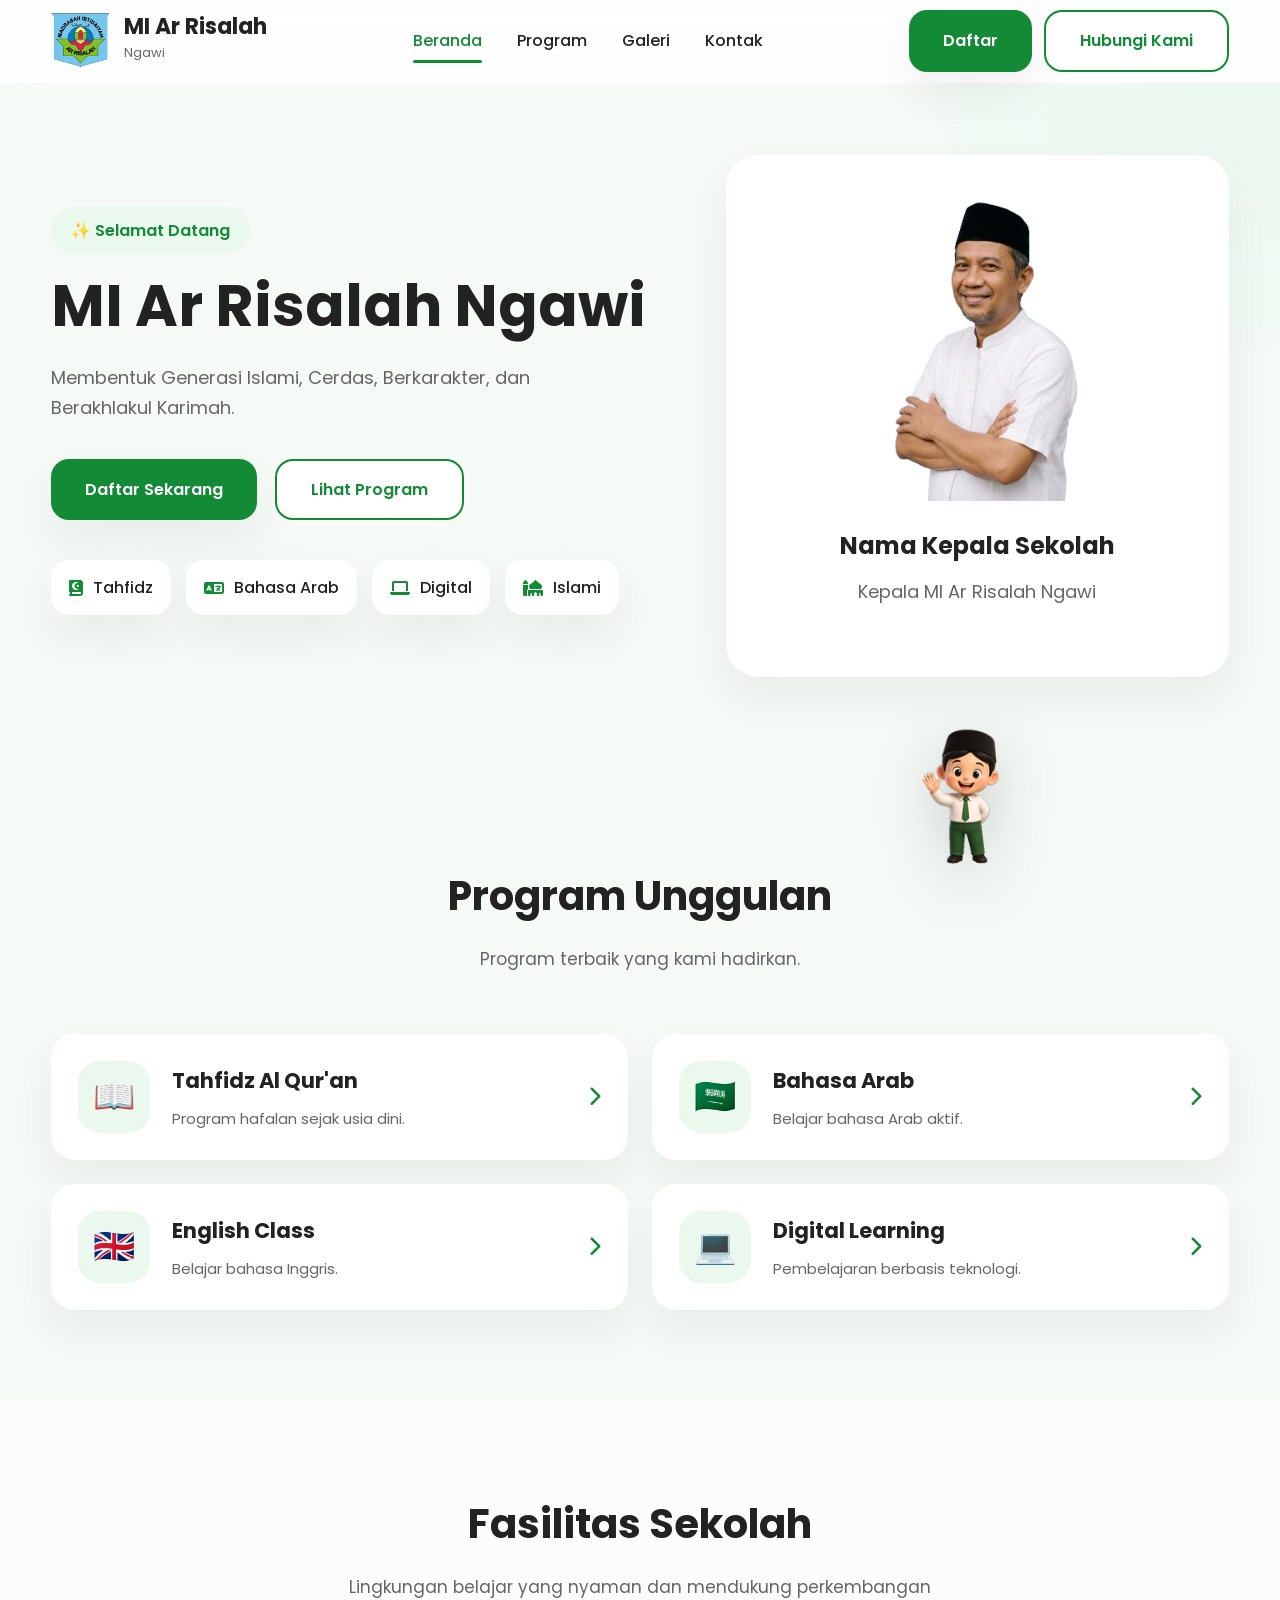
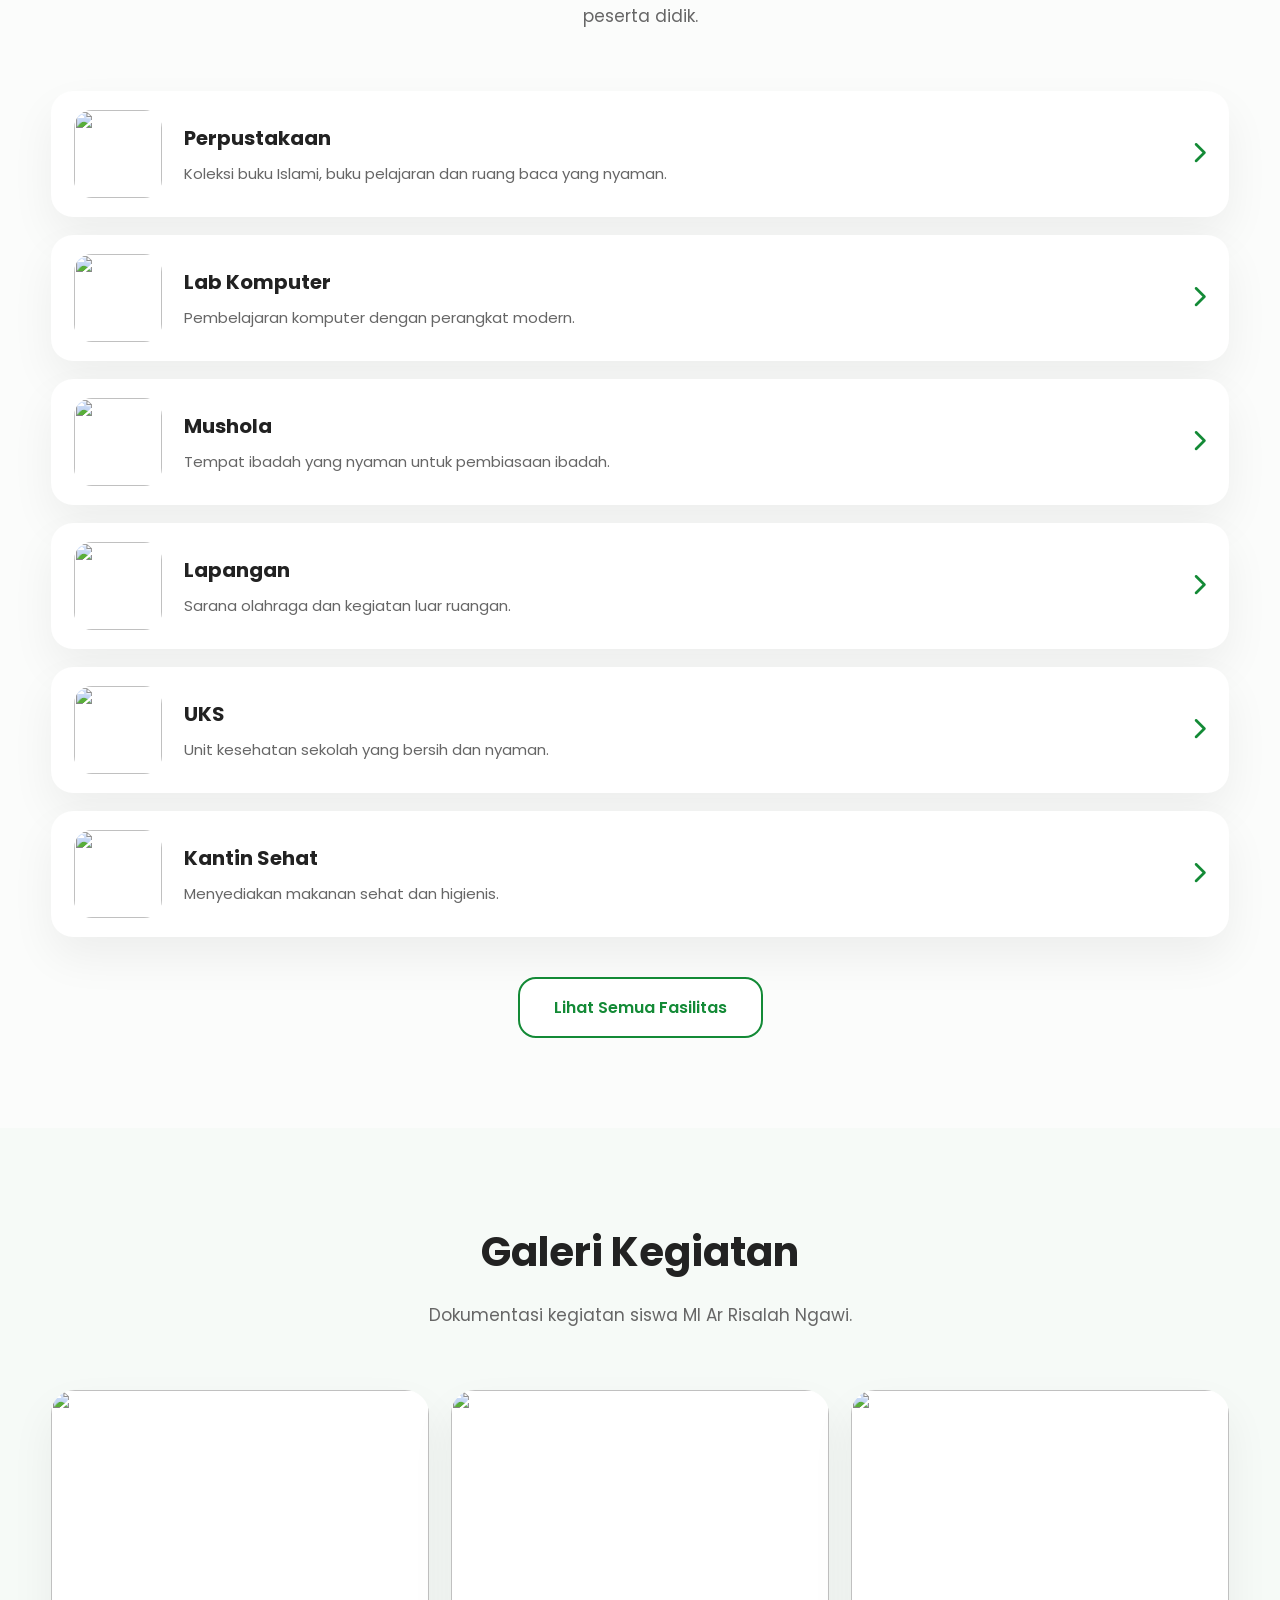
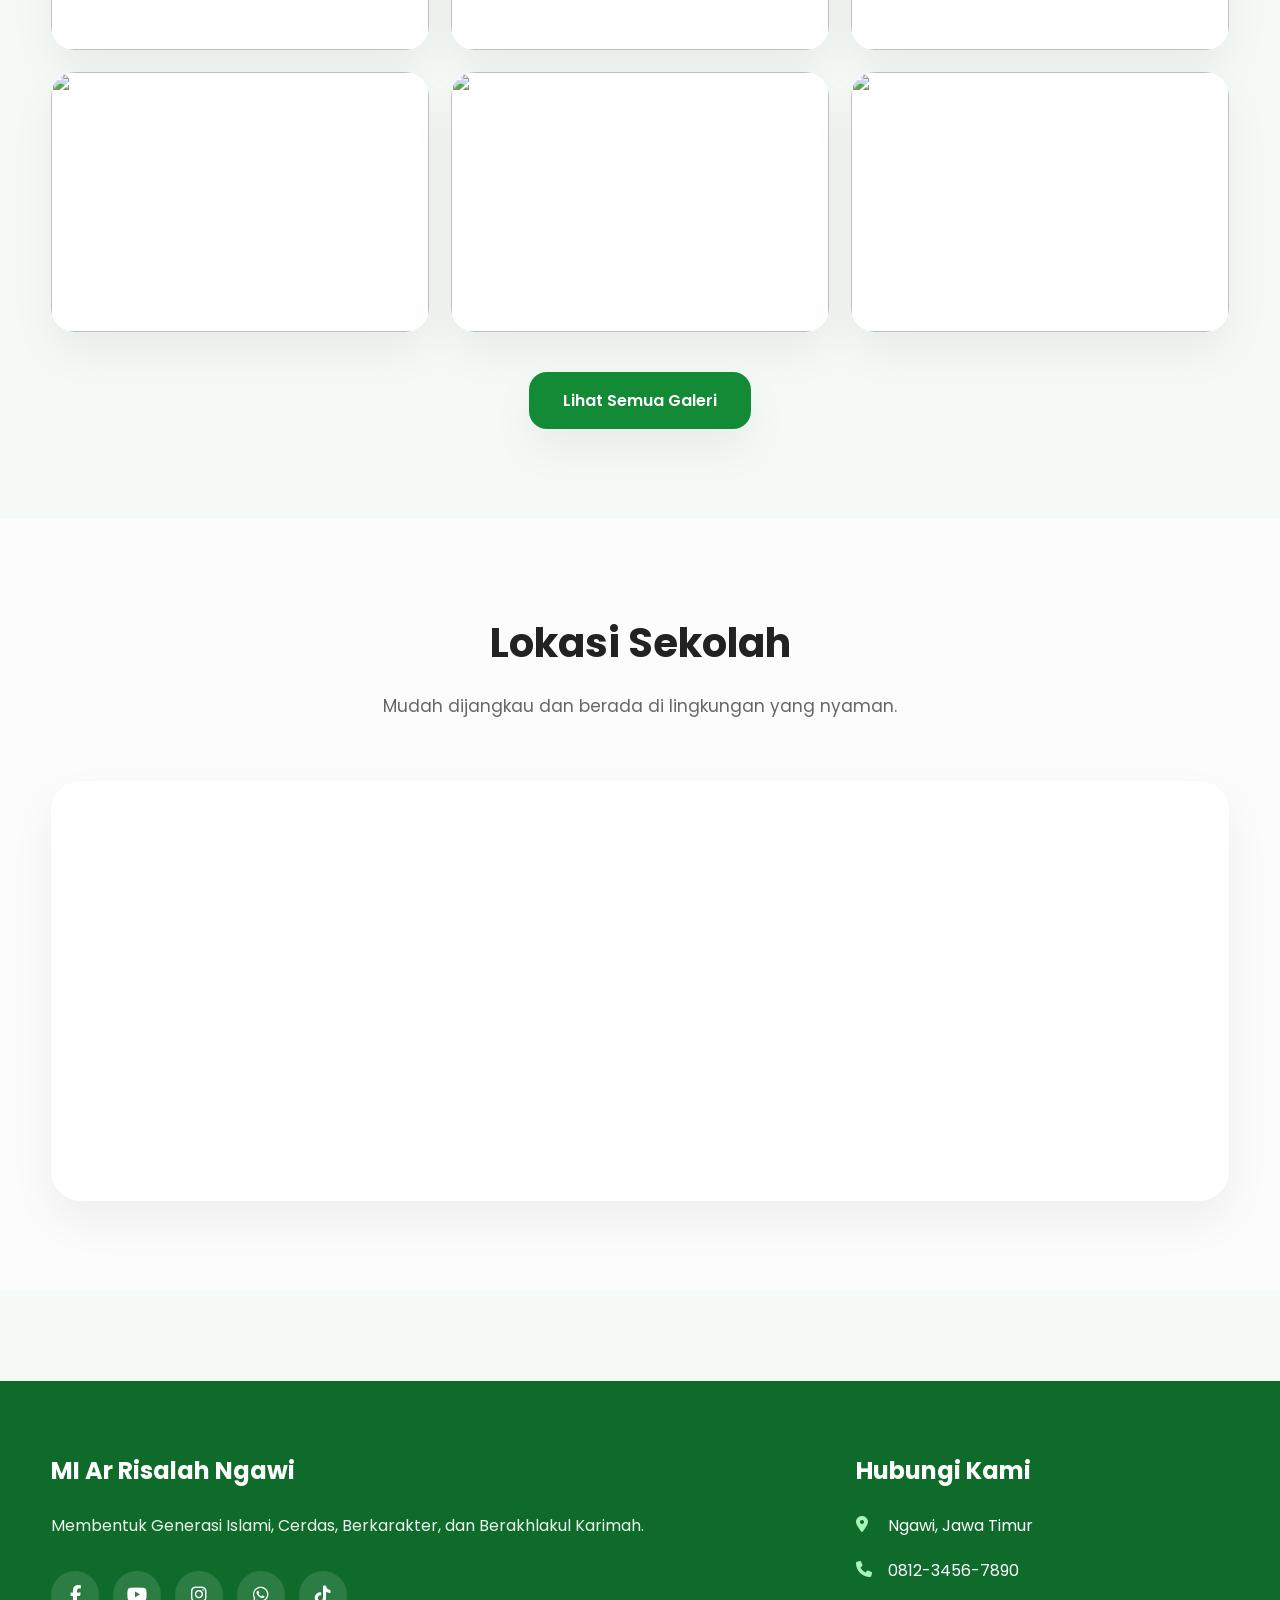
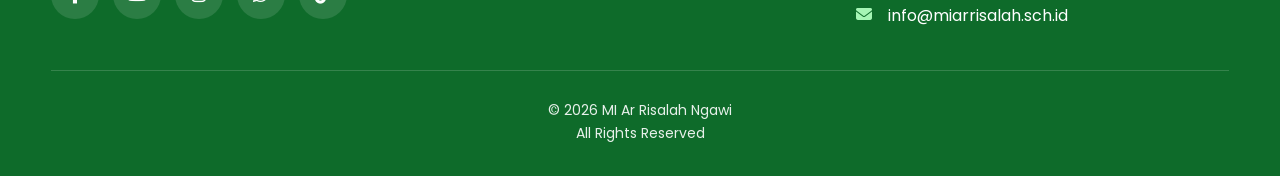
==== mi/index.html @ 59e4defd "Update index.html" ====
<!DOCTYPE html>
<html lang="id">

<head>

<meta charset="UTF-8">

<meta name="viewport" content="width=device-width, initial-scale=1.0">

<title>MI Ar Risalah Ngawi</title>

<meta name="description"
content="Website Resmi MI Ar Risalah Ngawi">

<link rel="preconnect" href="https://fonts.googleapis.com">

<link rel="preconnect"
href="https://fonts.gstatic.com"
crossorigin>

<link href="https://fonts.googleapis.com/css2?family=Poppins:wght@300;400;500;600;700&display=swap"
rel="stylesheet">

<link rel="stylesheet"
href="https://cdnjs.cloudflare.com/ajax/libs/font-awesome/6.7.1/css/all.min.css">

<link rel="stylesheet"
href="css/style.css">

</head>

<body>

<!-- =======================================================
HEADER
======================================================== -->

<header class="header">

<div class="container">

<div class="logo">

<img src="assets/img/logo.png">

<div class="logo-text">

<h2>MI Ar Risalah</h2>

<span>Ngawi</span>

</div>

</div>

<nav>

<a href="#hero">Beranda</a>

<a href="#program">Program</a>

<a href="#gallery">Galeri</a>

<a href="#contact">Kontak</a>

</nav>

<div class="header-button">

<a href="ppdb.html"
class="btn-primary">

Daftar

</a>

<a href="#contact"
class="btn-outline">

Hubungi Kami

</a>

</div>

</div>

</header>

<!-- =======================================================
HERO
======================================================== -->

<section
class="hero"
id="hero">

<div class="container hero-grid">

<div class="hero-left">

<span class="badge">

✨ Selamat Datang

</span>

<h1>

MI Ar Risalah Ngawi

</h1>

<p>

Membentuk Generasi Islami,
Cerdas,
Berkarakter,
dan Berakhlakul Karimah.

</p>

<div class="hero-button">

<a
href="ppdb.html"
class="btn-primary">

Daftar Sekarang

</a>

<a
href="#program"
class="btn-outline">

Lihat Program

</a>

</div>

<div class="hero-feature">

<div>

<i class="fa-solid fa-book-quran"></i>

Tahfidz

</div>

<div>

<i class="fa-solid fa-language"></i>

Bahasa Arab

</div>

<div>

<i class="fa-solid fa-laptop"></i>

Digital

</div>

<div>

<i class="fa-solid fa-mosque"></i>

Islami

</div>

</div>

</div>

<div class="hero-right">

<div class="principal-card">

<img
src="assets/img/kepala-sekolah.png">

<h3>

Nama Kepala Sekolah

</h3>

<p>

Kepala MI Ar Risalah Ngawi

</p>

</div>

</div>

</div>

</section>

<!-- =======================================================
PROGRAM
======================================================== -->

<section
class="section"
id="program">

<div class="container">

<div class="section-title">

<h2>

Program Unggulan

</h2>

<p>

Program terbaik yang kami hadirkan.

</p>

</div>

<div class="program-grid">

<div class="program-card">

<div class="program-icon">

📖

</div>

<div class="program-content">

<h3>

Tahfidz Al Qur'an

</h3>

<p>

Program hafalan sejak usia dini.

</p>

</div>

<div class="arrow">

<i class="fa-solid fa-chevron-right"></i>

</div>

</div>

<div class="program-card">

<div class="program-icon">

🇸🇦

</div>

<div class="program-content">

<h3>

Bahasa Arab

</h3>

<p>

Belajar bahasa Arab aktif.

</p>

</div>

<div class="arrow">

<i class="fa-solid fa-chevron-right"></i>

</div>

</div>

<div class="program-card">

<div class="program-icon">

🇬🇧

</div>

<div class="program-content">

<h3>

English Class

</h3>

<p>

Belajar bahasa Inggris.

</p>

</div>

<div class="arrow">

<i class="fa-solid fa-chevron-right"></i>

</div>

</div>

<div class="program-card">

<div class="program-icon">

💻

</div>

<div class="program-content">

<h3>

Digital Learning

</h3>

<p>

Pembelajaran berbasis teknologi.

</p>

</div>

<div class="arrow">

<i class="fa-solid fa-chevron-right"></i>

</div>

</div>

</div>

</div>

</section>

<!-- =======================================================
FASILITAS
======================================================== -->

<section class="section section-light" id="facility">

<div class="container">

<div class="section-title">

<h2>Fasilitas Sekolah</h2>

<p>
Lingkungan belajar yang nyaman dan mendukung perkembangan peserta didik.
</p>

</div>

<div class="facility-list">

<div class="facility-card">

<div class="facility-thumb">

<img src="assets/img/perpus.jpg">

</div>

<div class="facility-content">

<h3>Perpustakaan</h3>

<p>Koleksi buku Islami, buku pelajaran dan ruang baca yang nyaman.</p>

</div>

<div class="facility-arrow">

<i class="fa-solid fa-chevron-right"></i>

</div>

</div>

<div class="facility-card">

<div class="facility-thumb">

<img src="assets/img/lab.jpg">

</div>

<div class="facility-content">

<h3>Lab Komputer</h3>

<p>Pembelajaran komputer dengan perangkat modern.</p>

</div>

<div class="facility-arrow">

<i class="fa-solid fa-chevron-right"></i>

</div>

</div>

<div class="facility-card">

<div class="facility-thumb">

<img src="assets/img/mushola.jpg">

</div>

<div class="facility-content">

<h3>Mushola</h3>

<p>Tempat ibadah yang nyaman untuk pembiasaan ibadah.</p>

</div>

<div class="facility-arrow">

<i class="fa-solid fa-chevron-right"></i>

</div>

</div>

<div class="facility-card">

<div class="facility-thumb">

<img src="assets/img/lapangan.jpg">

</div>

<div class="facility-content">

<h3>Lapangan</h3>

<p>Sarana olahraga dan kegiatan luar ruangan.</p>

</div>

<div class="facility-arrow">

<i class="fa-solid fa-chevron-right"></i>

</div>

</div>

<div class="facility-card">

<div class="facility-thumb">

<img src="assets/img/uks.jpg">

</div>

<div class="facility-content">

<h3>UKS</h3>

<p>Unit kesehatan sekolah yang bersih dan nyaman.</p>

</div>

<div class="facility-arrow">

<i class="fa-solid fa-chevron-right"></i>

</div>

</div>

<div class="facility-card">

<div class="facility-thumb">

<img src="assets/img/kantin.jpg">

</div>

<div class="facility-content">

<h3>Kantin Sehat</h3>

<p>Menyediakan makanan sehat dan higienis.</p>

</div>

<div class="facility-arrow">

<i class="fa-solid fa-chevron-right"></i>

</div>

</div>

</div>

<div class="center">

<a href="#" class="btn-outline">

Lihat Semua Fasilitas

</a>

</div>

</div>

</section>

<!-- =======================================================
GALERI
======================================================== -->

<section class="section" id="gallery">

<div class="container">

<div class="section-title">

<h2>Galeri Kegiatan</h2>

<p>
Dokumentasi kegiatan siswa MI Ar Risalah Ngawi.
</p>

</div>

<div class="gallery-grid">

<div class="gallery-item">

<img src="assets/img/g1.jpg">

</div>

<div class="gallery-item">

<img src="assets/img/g2.jpg">

</div>

<div class="gallery-item">

<img src="assets/img/g3.jpg">

</div>

<div class="gallery-item">

<img src="assets/img/g4.jpg">

</div>

<div class="gallery-item">

<img src="assets/img/g5.jpg">

</div>

<div class="gallery-item">

<img src="assets/img/g6.jpg">

</div>

</div>

<div class="center">

<a href="#" class="btn-primary">

Lihat Semua Galeri

</a>

</div>

</div>

</section>

<!-- =======================================================
LOKASI
======================================================== -->

<section class="section section-light" id="contact">

<div class="container">

<div class="section-title">

<h2>Lokasi Sekolah</h2>

<p>

Mudah dijangkau dan berada di lingkungan yang nyaman.

</p>

</div>

<div class="map-card">

<iframe
src="https://www.google.com/maps?q=ngawi&output=embed"
loading="lazy">
</iframe>

</div>

</div>

</section>

<!-- =======================================================
FOOTER
======================================================== -->

<footer class="footer">

<div class="container">

<div class="footer-grid">

<div>

<h3>MI Ar Risalah Ngawi</h3>

<p>

Membentuk Generasi Islami,
Cerdas,
Berkarakter,
dan Berakhlakul Karimah.

</p>

<div class="social">

<a href="#"><i class="fab fa-facebook-f"></i></a>

<a href="#"><i class="fab fa-youtube"></i></a>

<a href="#"><i class="fab fa-instagram"></i></a>

<a href="#"><i class="fab fa-whatsapp"></i></a>

<a href="#"><i class="fab fa-tiktok"></i></a>

</div>

</div>

<div>

<h3>Hubungi Kami</h3>

<ul class="contact">

<li>

<i class="fa-solid fa-location-dot"></i>

Ngawi, Jawa Timur

</li>

<li>

<i class="fa-solid fa-phone"></i>

0812-3456-7890

</li>

<li>

<i class="fa-solid fa-envelope"></i>

info@miarrisalah.sch.id

</li>

</ul>

</div>

</div>

<div class="copyright">

© 2026 MI Ar Risalah Ngawi

<br>

All Rights Reserved

</div>

</div>

</footer>

<!-- Floating Ari -->

<div class="ari">

<img src="assets/img/ari.png">

<div class="bubble">

👋 Assalamu'alaikum...

Ada yang bisa saya bantu?

</div>

</div>

<script src="js/app.js"></script>

</body>

</html>
---- mi/css/style.css ----
/* =====================================================
   EDULITE v1.0
   MI Ar Risalah Ngawi
===================================================== */

:root{

--primary:#138A36;
--primary-dark:#0F6E2B;
--primary-light:#EAF8EE;

--secondary:#F7FAF8;

--white:#ffffff;

--text:#222;

--text-light:#666;

--border:#E8E8E8;

--shadow:
0 20px 45px rgba(0,0,0,.06);

--radius:24px;

--transition:.35s;

}

/* =====================================================
RESET
===================================================== */

*{
margin:0;
padding:0;
box-sizing:border-box;
}

html{

scroll-behavior:smooth;

}

body{

font-family:'Poppins',sans-serif;

background:#F6FAF7;

color:var(--text);

line-height:1.7;

overflow-x:hidden;

}

img{

display:block;

width:100%;

}

a{

text-decoration:none;

color:inherit;

}

ul{

list-style:none;

}

.container{

width:min(1180px,92%);

margin:auto;

}

/* =====================================================
BUTTON
===================================================== */

.btn-primary{

display:inline-flex;

align-items:center;

justify-content:center;

padding:15px 34px;

border-radius:18px;

background:var(--primary);

color:white;

font-weight:600;

transition:var(--transition);

box-shadow:var(--shadow);

}

.btn-primary:hover{

background:var(--primary-dark);

transform:translateY(-4px);

}

.btn-outline{

display:inline-flex;

align-items:center;

justify-content:center;

padding:15px 34px;

border-radius:18px;

border:2px solid var(--primary);

font-weight:600;

transition:var(--transition);

color:var(--primary);

background:white;

}

.btn-outline:hover{

background:var(--primary);

color:white;

transform:translateY(-4px);

}

/* =====================================================
HEADER
===================================================== */

.header{

position:fixed;

top:0;

left:0;

right:0;

z-index:1000;

background:rgba(255,255,255,.82);

backdrop-filter:blur(18px);

border-bottom:1px solid rgba(255,255,255,.4);

}

.header .container{

display:flex;

justify-content:space-between;

align-items:center;

height:82px;

}

.logo{

display:flex;

align-items:center;

gap:15px;

}

.logo img{

width:58px;

}

.logo-text h2{

font-size:22px;

font-weight:700;

line-height:1;

}

.logo-text span{

font-size:13px;

color:var(--text-light);

}

nav{

display:flex;

gap:35px;

}

nav a{

font-weight:500;

transition:var(--transition);

position:relative;

}

nav a:hover{

color:var(--primary);

}

nav a::after{

content:"";

position:absolute;

left:0;

bottom:-8px;

width:0;

height:3px;

border-radius:20px;

background:var(--primary);

transition:.3s;

}

nav a:hover::after{

width:100%;

}

.header-button{

display:flex;

gap:12px;

}

/* =====================================================
HERO
===================================================== */

.hero{

padding-top:150px;

padding-bottom:100px;

position:relative;

overflow:hidden;

}

.hero::before{

content:"";

position:absolute;

width:600px;

height:600px;

background:radial-gradient(var(--primary-light),transparent);

right:-250px;

top:-250px;

border-radius:50%;

}

.hero-grid{

display:grid;

grid-template-columns:1.1fr .9fr;

align-items:center;

gap:60px;

}

.badge{

display:inline-block;

padding:10px 20px;

border-radius:50px;

background:var(--primary-light);

color:var(--primary);

font-weight:600;

margin-bottom:20px;

}

.hero h1{

font-size:58px;

line-height:1.1;

margin-bottom:25px;

font-weight:700;

}

.hero p{

font-size:18px;

color:var(--text-light);

margin-bottom:35px;

max-width:560px;

}

.hero-button{

display:flex;

gap:18px;

margin-bottom:40px;

flex-wrap:wrap;

}

.hero-feature{

display:flex;

gap:15px;

flex-wrap:wrap;

}

.hero-feature div{

background:white;

padding:14px 18px;

border-radius:18px;

box-shadow:var(--shadow);

font-weight:500;

display:flex;

align-items:center;

gap:10px;

transition:.3s;

}

.hero-feature div:hover{

transform:translateY(-6px);

}

.hero-feature i{

color:var(--primary);

}

.principal-card{

background:white;

padding:35px;

border-radius:32px;

box-shadow:var(--shadow);

text-align:center;

}

.principal-card img{

width:280px;

margin:auto;

margin-bottom:25px;

}

.principal-card h3{

font-size:24px;

margin-bottom:10px;

}

.principal-card p{

color:var(--text-light);

}

/* =====================================================
SECTION
===================================================== */

.section{

padding:90px 0;

}

.section-light{

background:#FBFCFB;

}

.section-title{

text-align:center;

margin-bottom:60px;

}

.section-title h2{

font-size:40px;

font-weight:700;

margin-bottom:15px;

}

.section-title p{

max-width:650px;

margin:auto;

color:var(--text-light);

font-size:17px;

}

/* =====================================================
PROGRAM
===================================================== */

.program-grid{

display:grid;

grid-template-columns:repeat(2,1fr);

gap:24px;

}

.program-card{

display:flex;

align-items:center;

gap:22px;

background:#fff;

padding:26px;

border-radius:24px;

box-shadow:var(--shadow);

transition:all .35s ease;

cursor:pointer;

border:1px solid transparent;

}

.program-card:hover{

transform:translateY(-8px);

border-color:#DDEFE2;

background:var(--primary-light);

}

.program-icon{

width:72px;

height:72px;

border-radius:22px;

display:flex;

align-items:center;

justify-content:center;

font-size:34px;

background:var(--primary-light);

transition:.35s;

flex-shrink:0;

}

.program-card:hover .program-icon{

transform:scale(1.12);

}

.program-content{

flex:1;

}

.program-content h3{

font-size:21px;

margin-bottom:8px;

}

.program-content p{

color:var(--text-light);

font-size:15px;

}

.arrow{

font-size:20px;

color:var(--primary);

transition:.35s;

}

.program-card:hover .arrow{

transform:translateX(10px);

}

/* =====================================================
FASILITAS
===================================================== */

.facility-list{

display:flex;

flex-direction:column;

gap:18px;

}

.facility-card{

display:flex;

align-items:center;

gap:22px;

padding:18px 22px;

background:#fff;

border-radius:22px;

box-shadow:var(--shadow);

transition:.35s;

cursor:pointer;

border:1px solid transparent;

}

.facility-card:hover{

background:var(--primary-light);

transform:translateY(-5px);

border-color:#DDEFE2;

}

.facility-thumb{

width:88px;

height:88px;

border-radius:18px;

overflow:hidden;

flex-shrink:0;

}

.facility-thumb img{

width:100%;

height:100%;

object-fit:cover;

transition:.4s;

}

.facility-card:hover .facility-thumb img{

transform:scale(1.08);

}

.facility-content{

flex:1;

}

.facility-content h3{

margin-bottom:6px;

font-size:20px;

}

.facility-content p{

font-size:15px;

color:var(--text-light);

}

.facility-arrow{

font-size:22px;

color:var(--primary);

transition:.35s;

}

.facility-card:hover .facility-arrow{

transform:translateX(10px);

}

.center{

text-align:center;

margin-top:40px;

}

/* =====================================================
GALERI
===================================================== */

.gallery-grid{

display:grid;

grid-template-columns:repeat(3,1fr);

gap:22px;

}

.gallery-item{

overflow:hidden;

border-radius:24px;

box-shadow:var(--shadow);

cursor:pointer;

background:#fff;

}

.gallery-item img{

width:100%;

height:260px;

object-fit:cover;

transition:.45s;

}

.gallery-item:hover img{

transform:scale(1.12);

}

/* =====================================================
MAP
===================================================== */

.map-card{

background:#fff;

border-radius:30px;

overflow:hidden;

box-shadow:var(--shadow);

}

.map-card iframe{

width:100%;

height:420px;

border:0;

display:block;

}

/* =====================================================
FOOTER
===================================================== */

.footer{

background:#0E6B2A;

color:#fff;

padding:70px 0 30px;

margin-top:90px;

}

.footer-grid{

display:grid;

grid-template-columns:2fr 1fr;

gap:60px;

margin-bottom:40px;

}

.footer h3{

font-size:24px;

margin-bottom:20px;

}

.footer p{

opacity:.92;

line-height:1.8;

}

.social{

display:flex;

gap:14px;

margin-top:30px;

}

.social a{

width:48px;

height:48px;

display:flex;

align-items:center;

justify-content:center;

border-radius:50%;

background:rgba(255,255,255,.12);

transition:.35s;

font-size:18px;

}

.social a:hover{

background:#fff;

color:var(--primary);

transform:translateY(-6px);

}

.contact{

display:flex;

flex-direction:column;

gap:18px;

}

.contact li{

display:flex;

align-items:flex-start;

gap:14px;

}

.contact i{

margin-top:4px;

color:#A6F5B5;

width:18px;

}

.copyright{

padding-top:28px;

border-top:1px solid rgba(255,255,255,.18);

text-align:center;

font-size:14px;

opacity:.9;

}

/* =====================================================
RESPONSIVE
===================================================== */

@media(max-width:1100px){

.hero-grid{

grid-template-columns:1fr;

text-align:center;

}

.hero p{

margin:auto auto 35px;

}

.hero-button{

justify-content:center;

}

.hero-feature{

justify-content:center;

}

.program-grid{

grid-template-columns:1fr;

}

.footer-grid{

grid-template-columns:1fr;

}

.gallery-grid{

grid-template-columns:repeat(2,1fr);

}

}

@media(max-width:768px){

.header .container{

height:72px;

}

nav{

display:none;

}

.header-button{

display:none;

}

.hero{

padding-top:120px;

padding-bottom:70px;

}

.hero h1{

font-size:40px;

}

.hero p{

font-size:16px;

}

.hero-feature{

gap:10px;

}

.hero-feature div{

padding:10px 14px;

font-size:14px;

}

.principal-card img{

width:220px;

}

.section{

padding:70px 0;

}

.section-title h2{

font-size:32px;

}

.gallery-grid{

grid-template-columns:1fr;

}

.facility-card{

padding:16px;

}

.facility-thumb{

width:72px;

height:72px;

}

.program-card{

padding:20px;

}

.footer{

padding:55px 0 25px;

}

}

@media(max-width:480px){

.container{

width:94%;

}

.hero h1{

font-size:34px;

}

.hero-button{

flex-direction:column;

}

.hero-button a{

width:100%;

}

.btn-primary,

.btn-outline{

width:100%;

}

.program-card{

flex-direction:column;

text-align:center;

}

.facility-card{

align-items:flex-start;

}

.facility-arrow{

display:none;

}

.gallery-item img{

height:220px;

}

}

/* =====================================================
FLOATING ARI
===================================================== */

.ari{

position:fixed;

right:24px;

bottom:24px;

z-index:999;

display:flex;

align-items:flex-end;

gap:12px;

animation:float 4s ease-in-out infinite;

}

.ari img{

width:92px;

cursor:pointer;

transition:.35s;

filter:drop-shadow(0 15px 30px rgba(0,0,0,.18));

animation:blink 7s infinite;

}

.ari img:hover{

transform:scale(1.05);

}

.bubble{

background:#fff;

padding:16px 20px;

border-radius:18px;

box-shadow:var(--shadow);

max-width:240px;

font-size:14px;

line-height:1.6;

opacity:0;

transform:translateY(10px);

transition:.35s;

pointer-events:none;

}

.ari:hover .bubble{

opacity:1;

transform:translateY(0);

}

/* =====================================================
SCROLL ANIMATION
===================================================== */

.fade-up{

opacity:0;

transform:translateY(40px);

transition:1s;

}

.fade-up.show{

opacity:1;

transform:translateY(0);

}

/* =====================================================
CARD MICRO INTERACTION
===================================================== */

.program-card,

.facility-card,

.gallery-item,

.principal-card{

transition:.35s cubic-bezier(.2,.8,.2,1);

}

.program-card:hover,

.facility-card:hover,

.gallery-item:hover,

.principal-card:hover{

box-shadow:

0 30px 70px rgba(0,0,0,.09);

}

/* =====================================================
IMAGE
===================================================== */

.gallery-item img,

.facility-thumb img,

.principal-card img{

user-select:none;

}

/* =====================================================
GLASS
===================================================== */

.glass{

background:rgba(255,255,255,.78);

backdrop-filter:blur(18px);

border:1px solid rgba(255,255,255,.45);

}

/* =====================================================
KEYFRAMES
===================================================== */

@keyframes float{

0%{

transform:translateY(0px);

}

50%{

transform:translateY(-8px);

}

100%{

transform:translateY(0px);

}

}

@keyframes blink{

0%{

transform:scaleY(1);

}

96%{

transform:scaleY(1);

}

97%{

transform:scaleY(.08);

}

98%{

transform:scaleY(1);

}

100%{

transform:scaleY(1);

}

}

/* =====================================================
SMOOTH HOVER
===================================================== */

button,

a,

.program-card,

.facility-card,

.gallery-item,

.social a{

transition:all .35s ease;

}

/* =====================================================
SELECTION
===================================================== */

::selection{

background:var(--primary);

color:#fff;

}

/* =====================================================
SCROLLBAR
===================================================== */

::-webkit-scrollbar{

width:10px;

}

::-webkit-scrollbar-track{

background:#F2F5F2;

}

::-webkit-scrollbar-thumb{

background:var(--primary);

border-radius:50px;

}

::-webkit-scrollbar-thumb:hover{

background:var(--primary-dark);

}

/* ===========================
ACTIVE MENU
=========================== */

nav a.active{

color:var(--primary);

}

nav a.active::after{

width:100%;

}

/* ===========================
LIGHTBOX
=========================== */

#lightbox{

position:fixed;

left:0;

top:0;

width:100%;

height:100%;

background:rgba(0,0,0,.85);

display:flex;

justify-content:center;

align-items:center;

opacity:0;

visibility:hidden;

transition:.3s;

z-index:9999;

}

#lightbox.show{

opacity:1;

visibility:visible;

}

.lightbox-content{

position:relative;

max-width:90%;

max-height:90%;

}

#lightbox img{

max-width:100%;

max-height:85vh;

border-radius:20px;

box-shadow:0 30px 70px rgba(0,0,0,.4);

}

#lightbox-close{

position:absolute;

top:-18px;

right:-18px;

width:42px;

height:42px;

background:#fff;

border-radius:50%;

display:flex;

align-items:center;

justify-content:center;

cursor:pointer;

font-size:24px;

font-weight:bold;

}
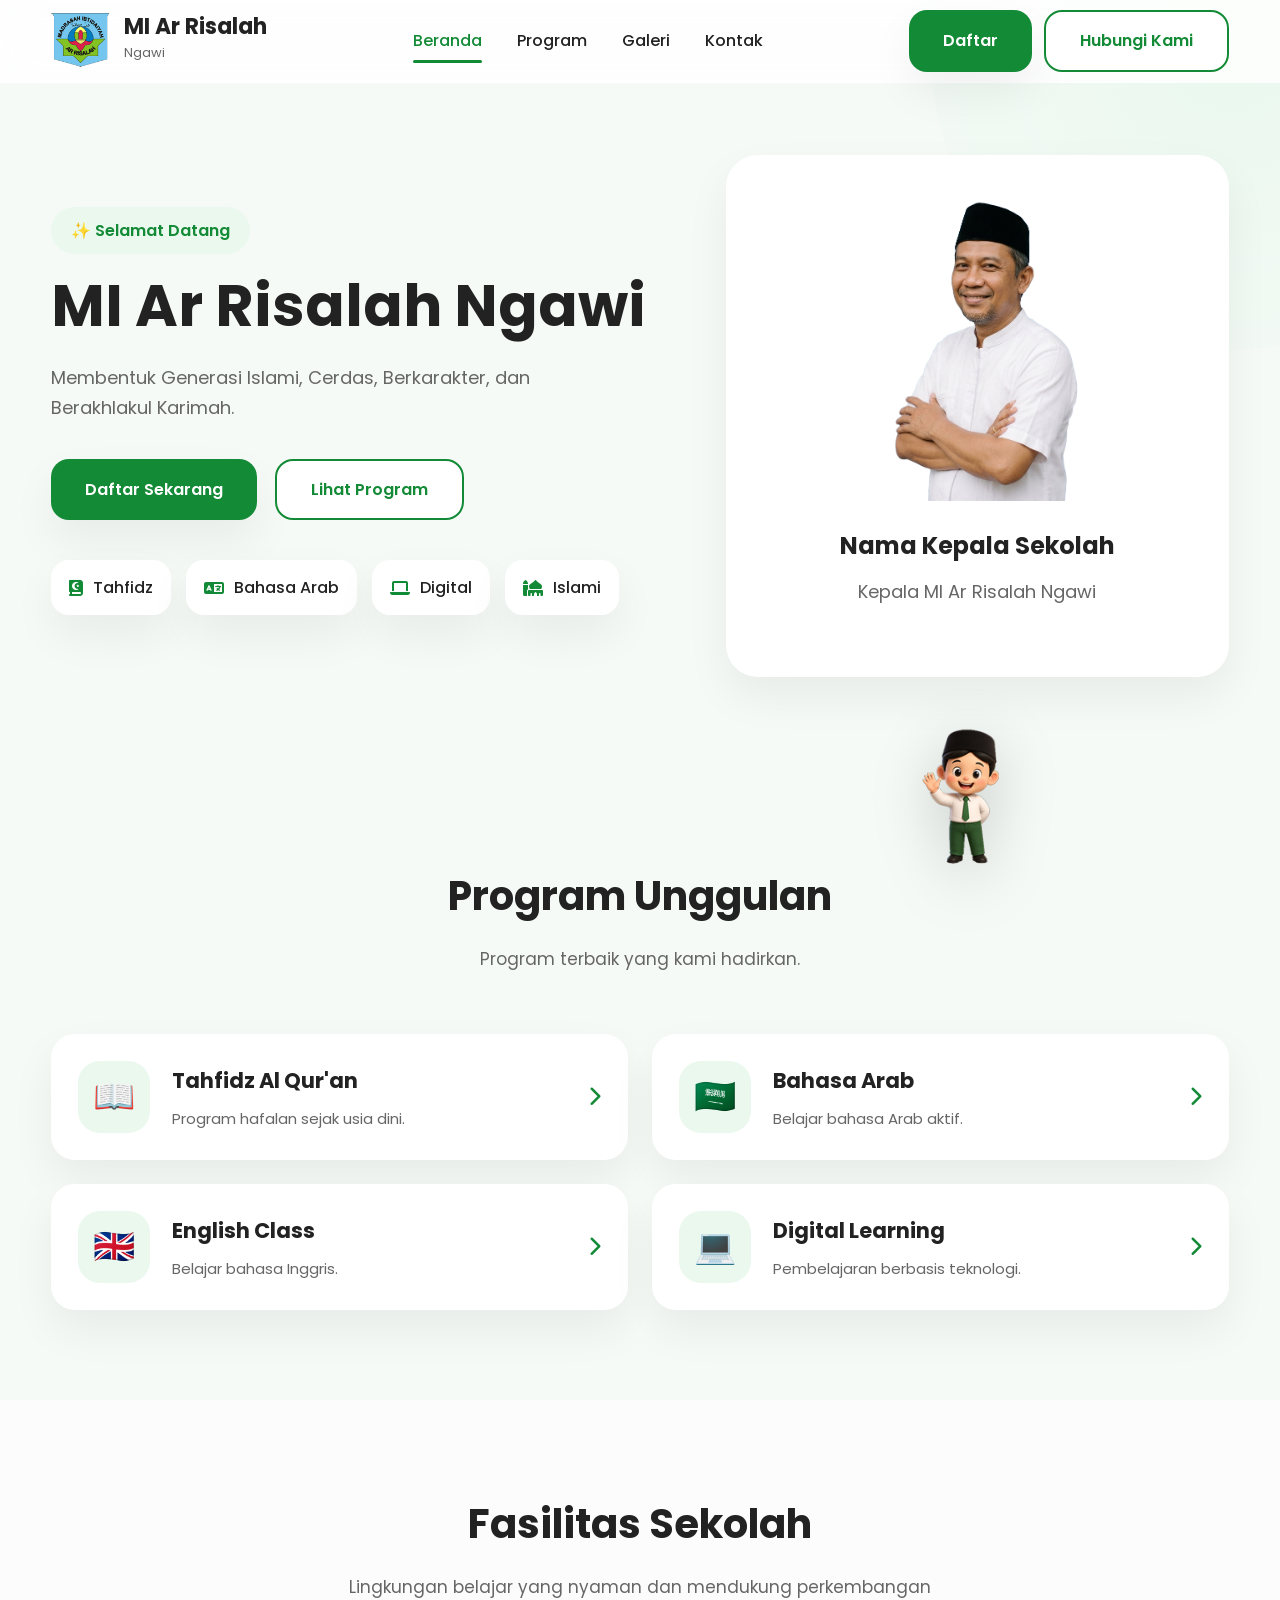
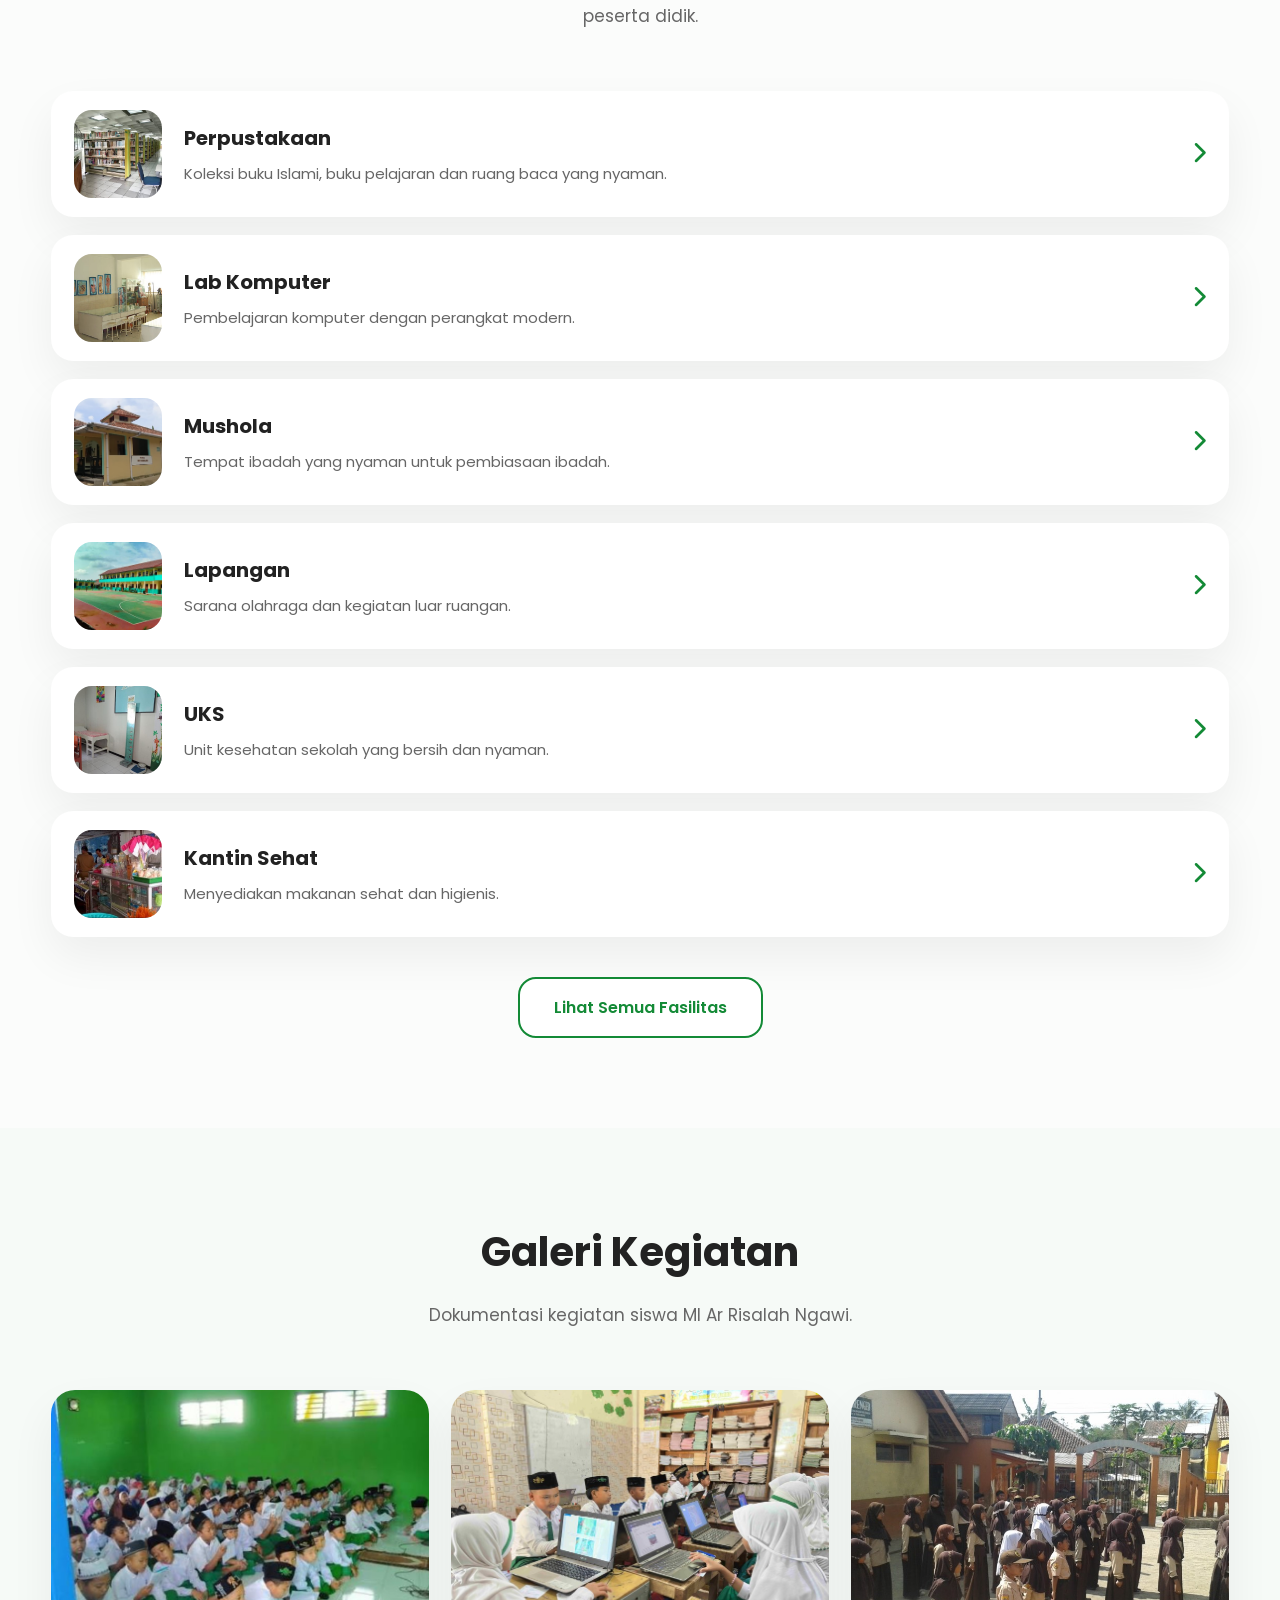
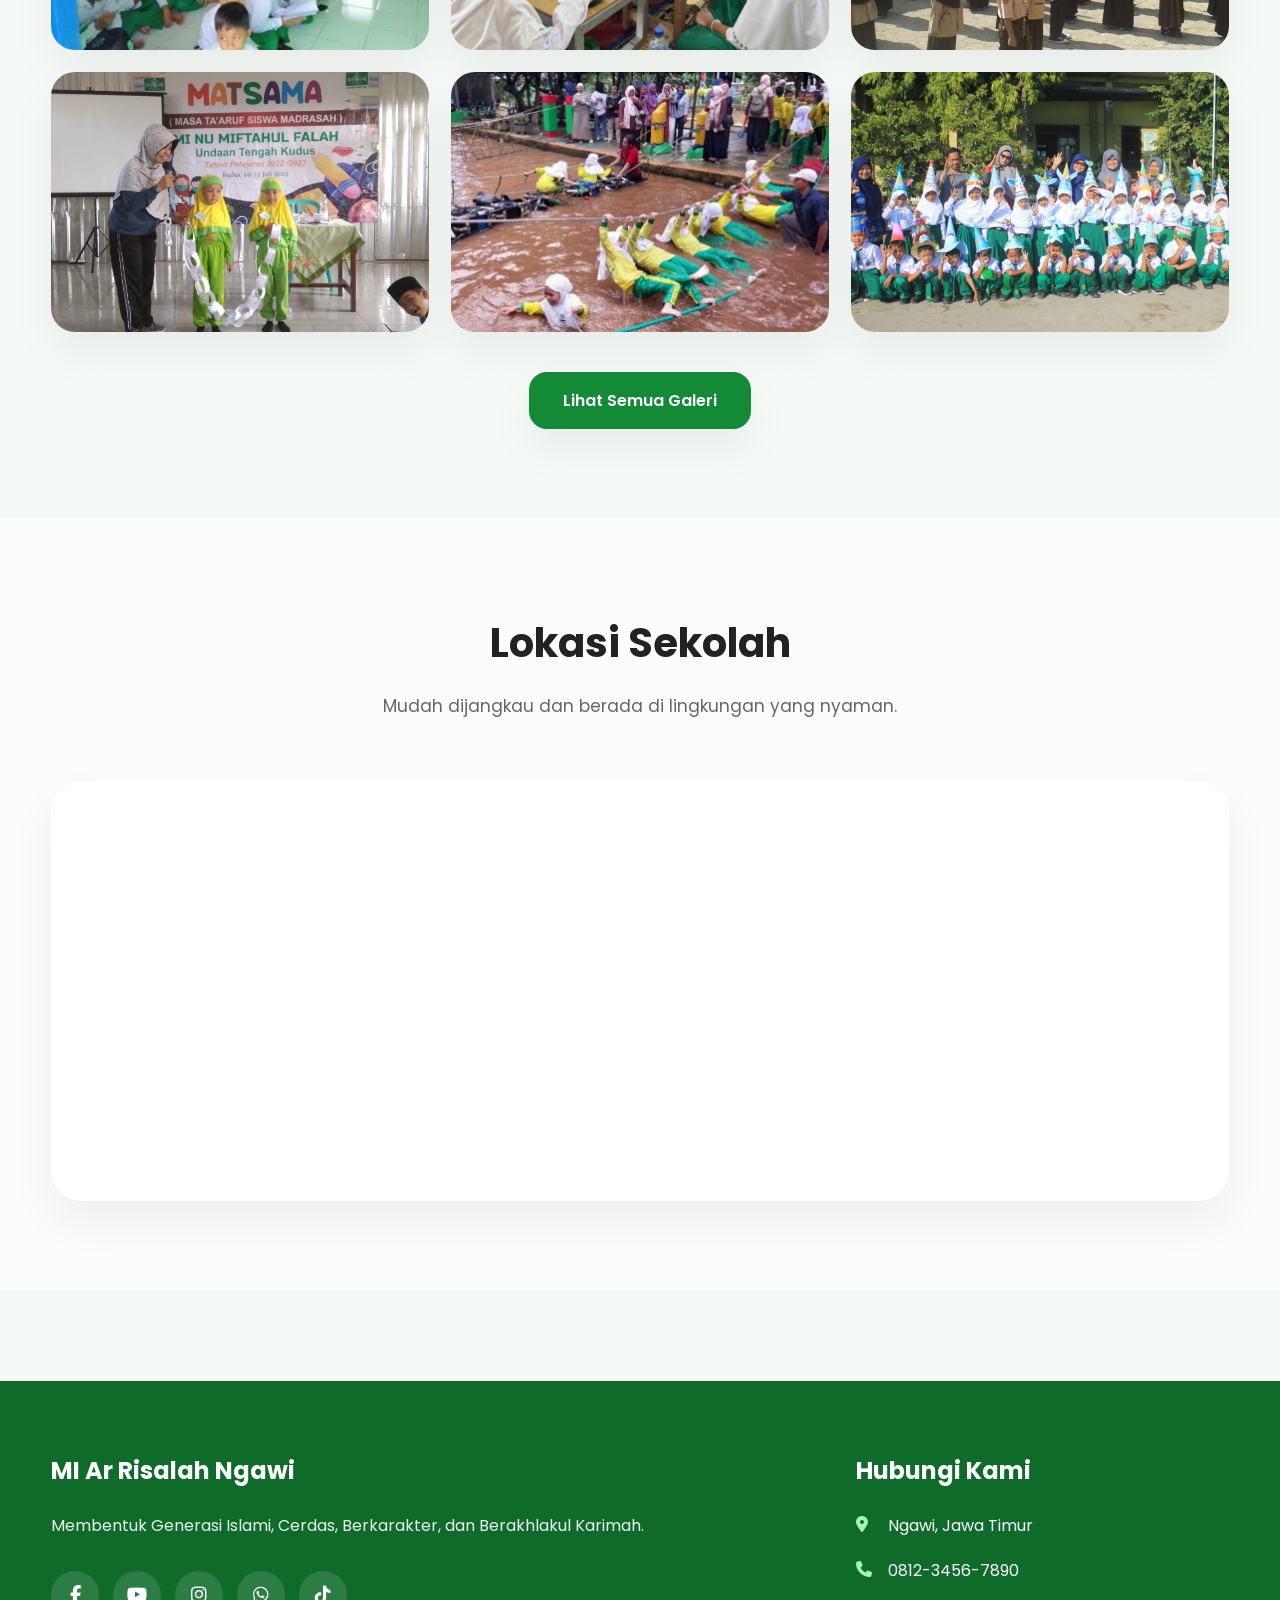
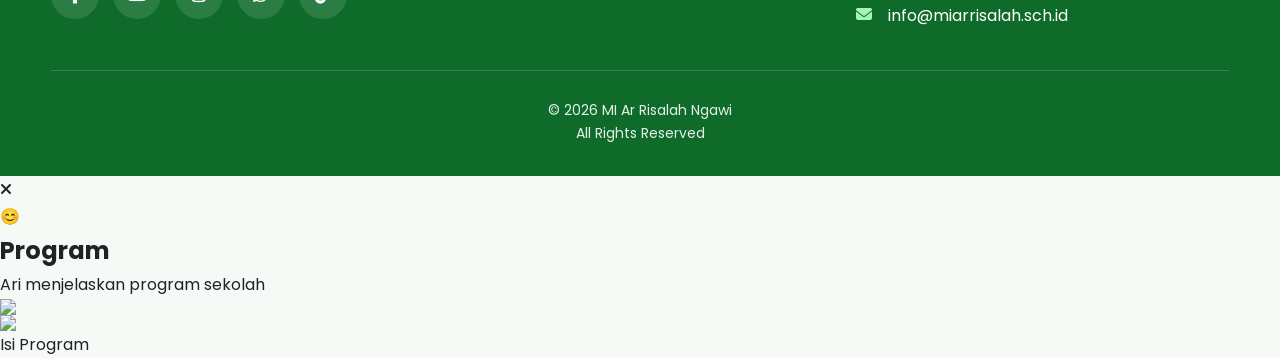
==== commit 45a7f822: "Update index.html" ====
--- a/mi/index.html
+++ b/mi/index.html
@@ -233,27 +233,17 @@
 
 <div class="program-grid">
 
-<div class="program-card">
+<div class="program-card" data-program="tahfidz">
 
 <div class="program-icon">
-
 📖
-
 </div>
 
 <div class="program-content">
 
-<h3>
-
-Tahfidz Al Qur'an
-
-</h3>
-
-<p>
-
-Program hafalan sejak usia dini.
-
-</p>
+<h3>Tahfidz Al Qur'an</h3>
+
+<p>Program hafalan sejak usia dini.</p>
 
 </div>
 
@@ -265,27 +255,17 @@
 
 </div>
 
-<div class="program-card">
+<div class="program-card" data-program="arab">
 
 <div class="program-icon">
-
 🇸🇦
-
 </div>
 
 <div class="program-content">
 
-<h3>
-
-Bahasa Arab
-
-</h3>
-
-<p>
-
-Belajar bahasa Arab aktif.
-
-</p>
+<h3>Bahasa Arab</h3>
+
+<p>Belajar bahasa Arab aktif.</p>
 
 </div>
 
@@ -296,28 +276,18 @@
 </div>
 
 </div>
-
-<div class="program-card">
+  
+<div class="program-card" data-program="english">
 
 <div class="program-icon">
-
 🇬🇧
-
 </div>
 
 <div class="program-content">
 
-<h3>
-
-English Class
-
-</h3>
-
-<p>
-
-Belajar bahasa Inggris.
-
-</p>
+<h3>English Class</h3>
+
+<p>Belajar bahasa Inggris.</p>
 
 </div>
 
@@ -328,28 +298,18 @@
 </div>
 
 </div>
-
-<div class="program-card">
+  
+<div class="program-card" data-program="digital">
 
 <div class="program-icon">
-
 💻
-
 </div>
 
 <div class="program-content">
 
-<h3>
-
-Digital Learning
-
-</h3>
-
-<p>
-
-Pembelajaran berbasis teknologi.
-
-</p>
+<h3>Digital Learning</h3>
+
+<p>Pembelajaran berbasis teknologi.</p>
 
 </div>
 
@@ -757,6 +717,78 @@
 
 </div>
 
+  <!-- ==========================================
+PROGRAM MODAL
+========================================== -->
+
+<div id="programModal" class="modal">
+
+<div class="modal-box">
+
+<div class="modal-close">
+
+<i class="fa-solid fa-xmark"></i>
+
+</div>
+
+<div class="modal-header">
+
+<div class="modal-icon">
+
+😊
+
+</div>
+
+<div>
+
+<h2 id="modalTitle">
+
+Program
+
+</h2>
+
+<p>
+
+Ari menjelaskan program sekolah
+
+</p>
+
+</div>
+
+</div>
+
+<img
+id="modalImage"
+src="assets/img/program.jpg">
+
+<div class="ari-message">
+
+<div class="ari-avatar">
+
+<img src="assets/mascot/ari.png">
+
+</div>
+
+<div class="ari-text">
+
+<p id="modalText">
+
+Isi Program
+
+</p>
+
+</div>
+
+</div>
+
+<ul id="modalList">
+
+</ul>
+
+</div>
+
+</div>
+
 <script src="js/app.js"></script>
 
 </body>
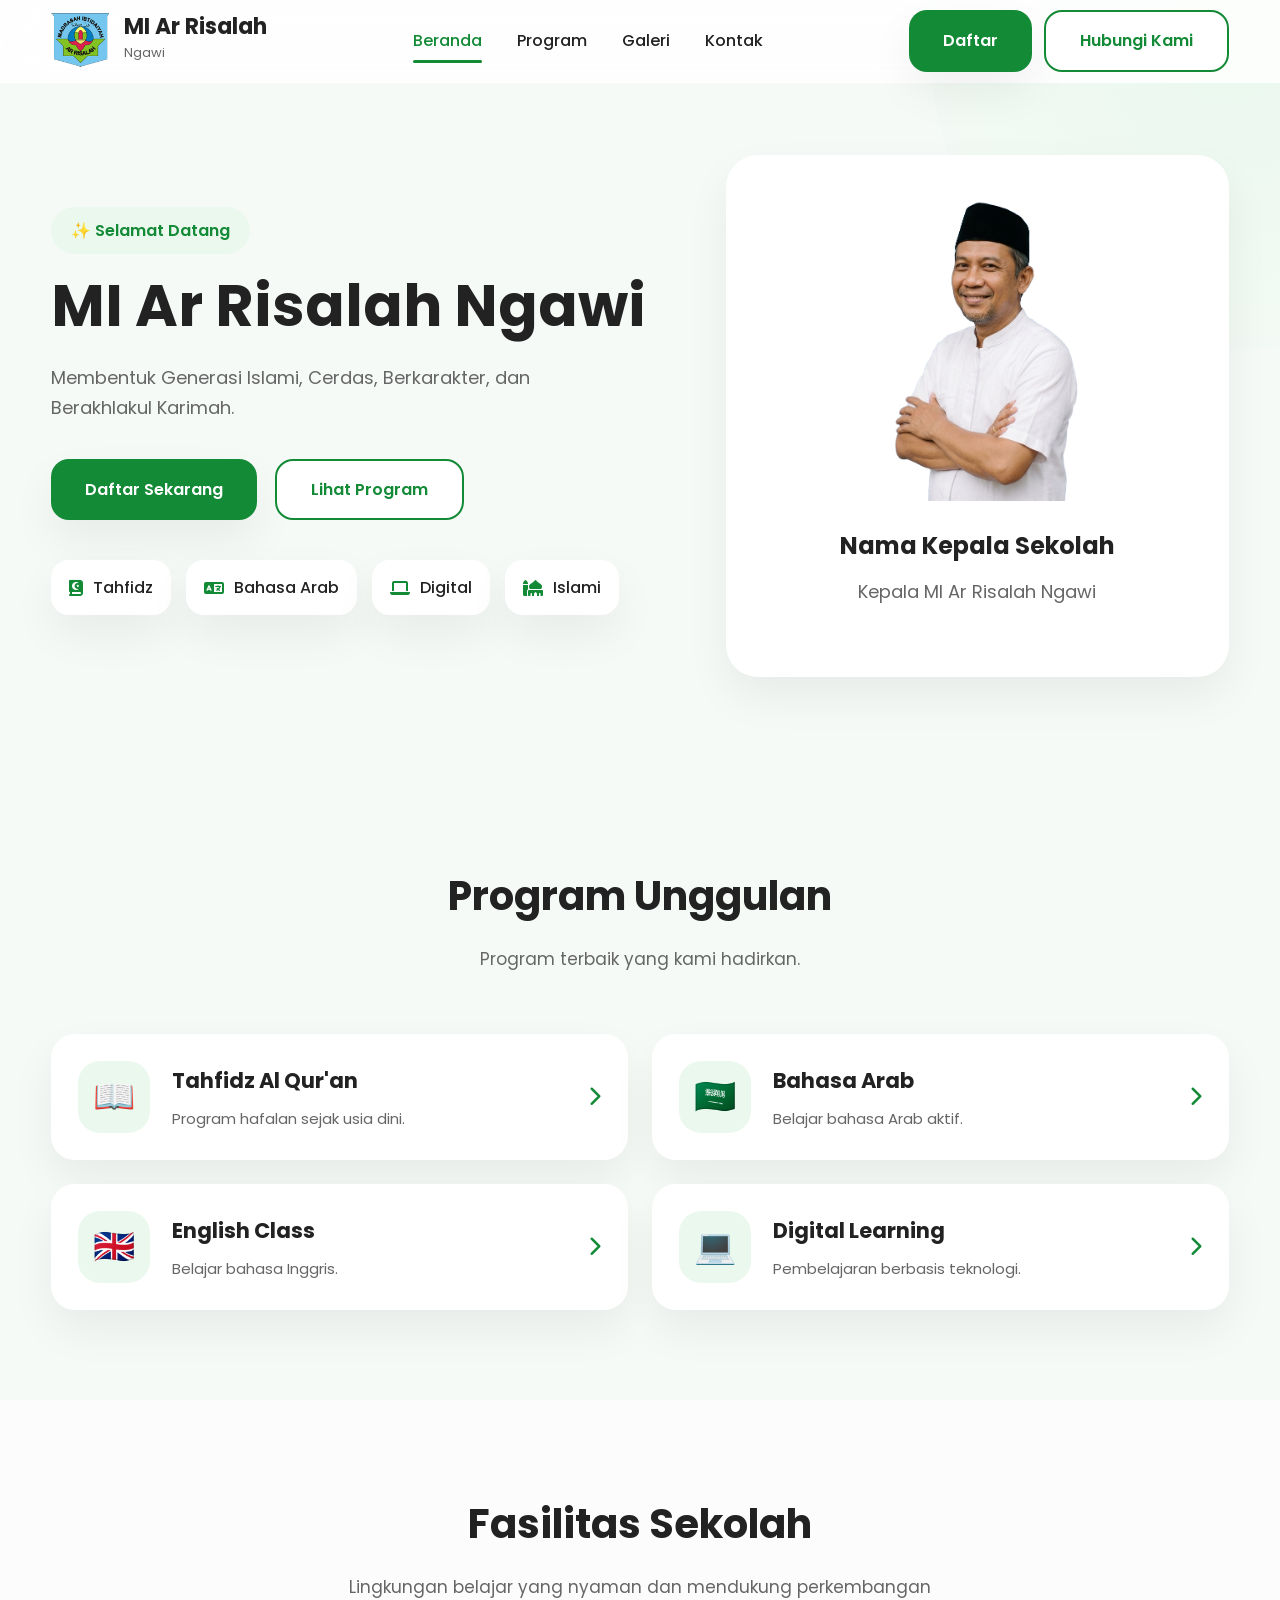
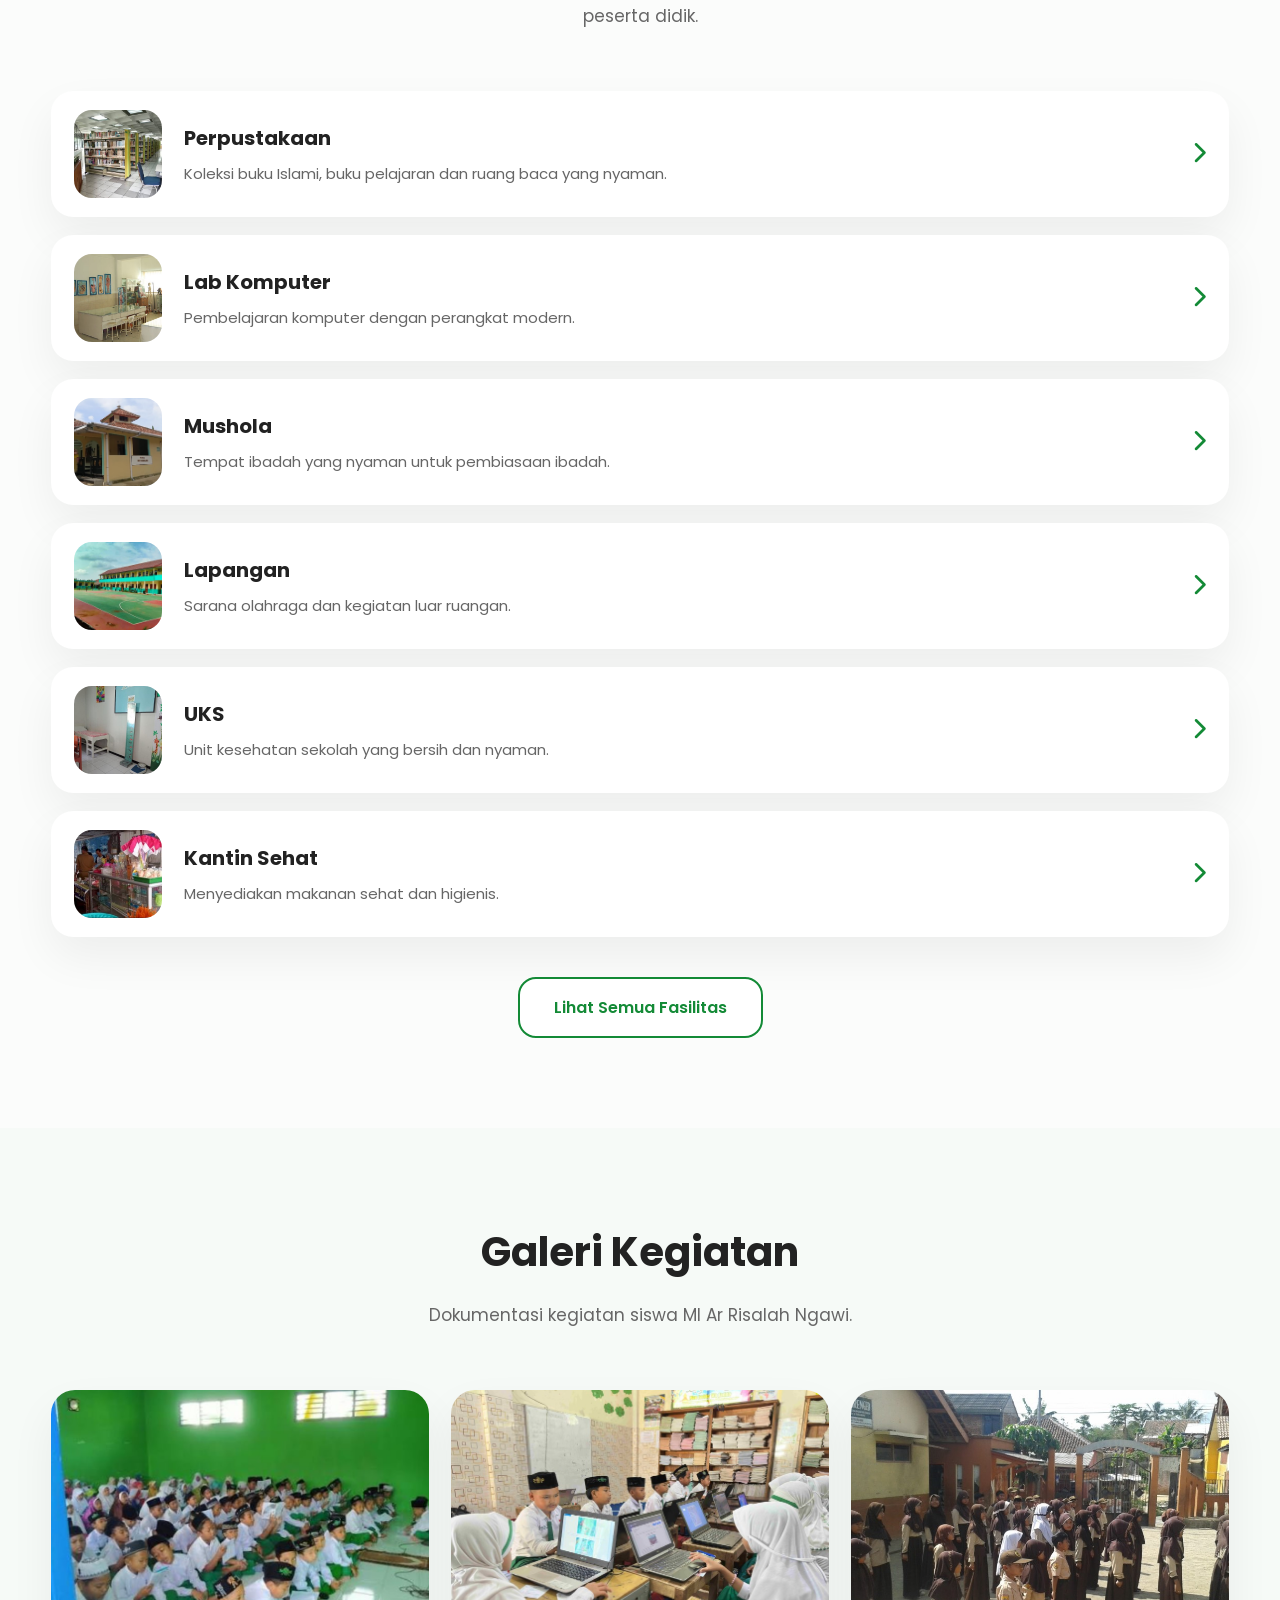
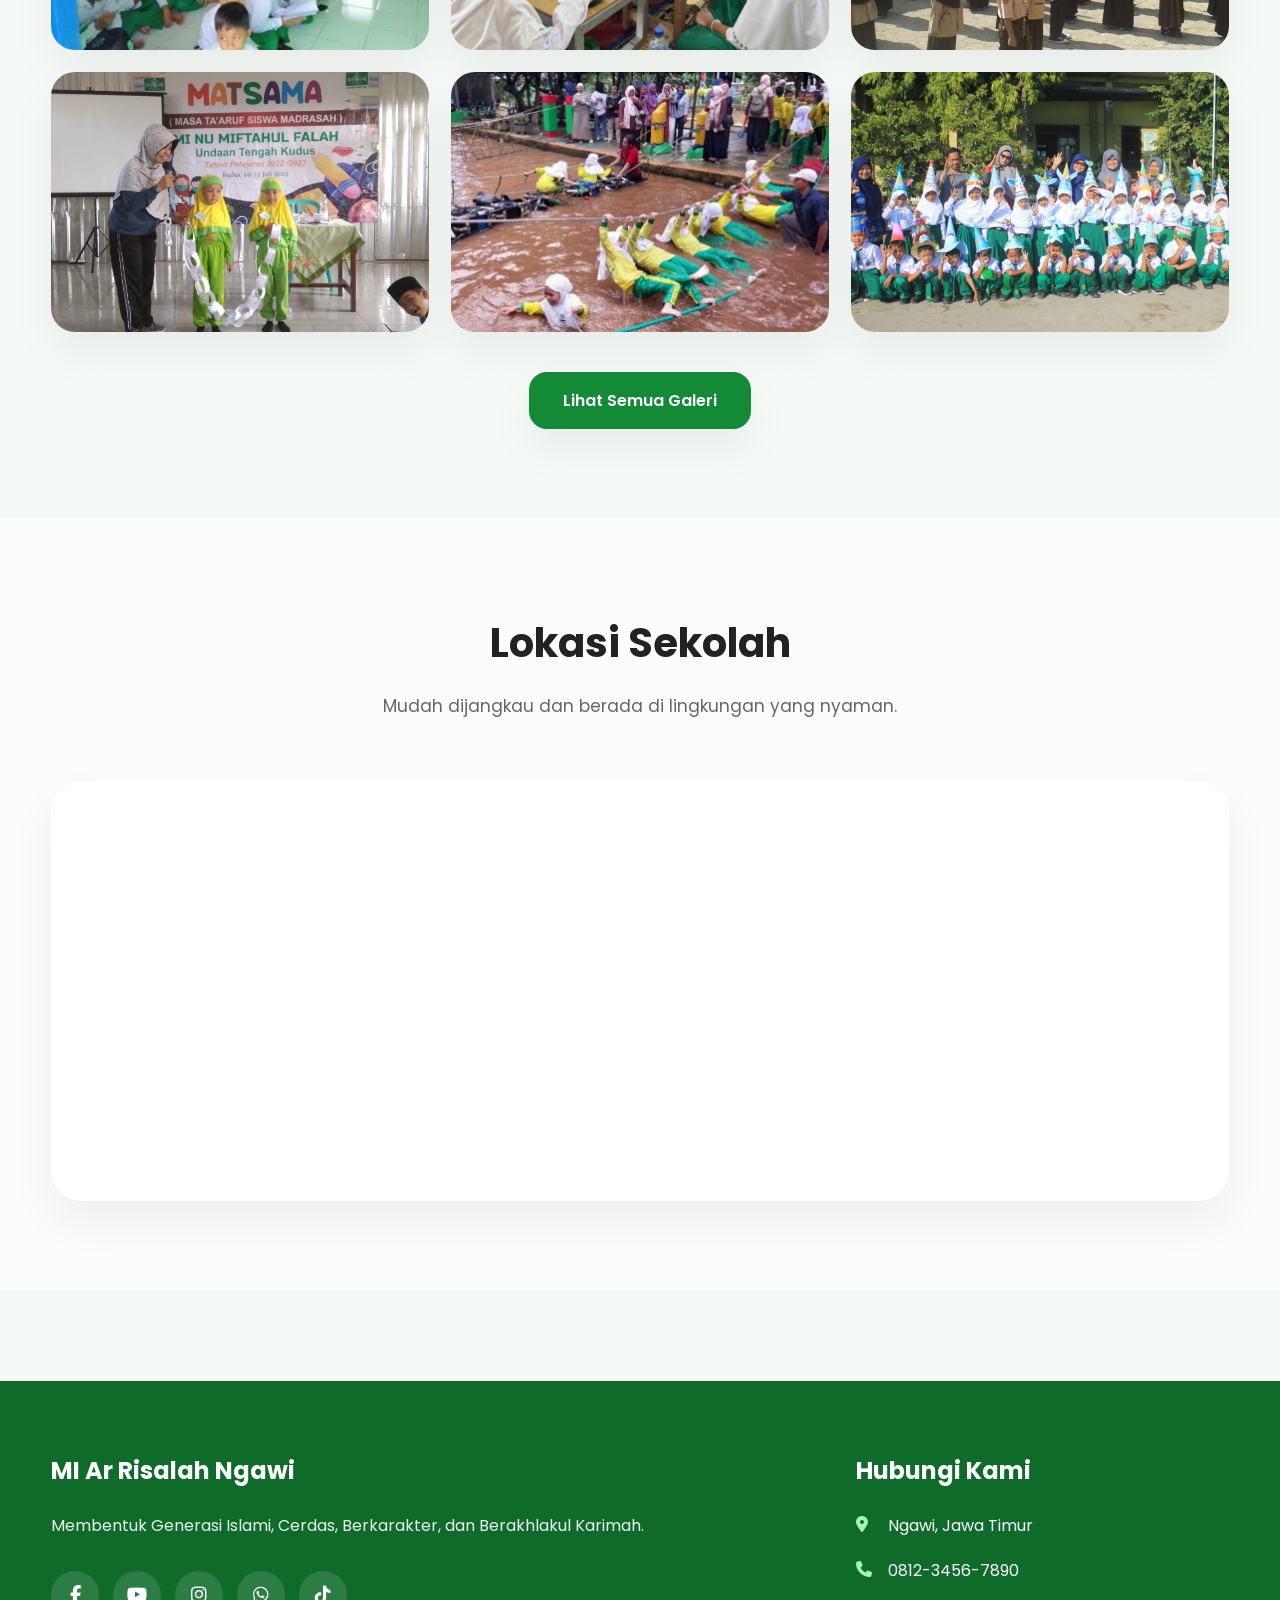
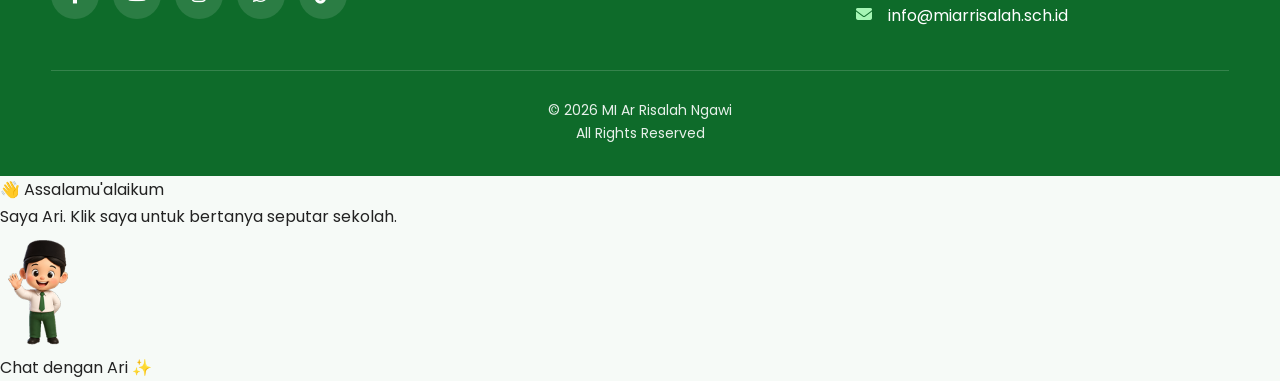
==== commit eaaf7021: "Update index.html" ====
--- a/mi/index.html
+++ b/mi/index.html
@@ -701,22 +701,6 @@
 
 </footer>
 
-<!-- Floating Ari -->
-
-<div class="ari">
-
-<img src="assets/img/ari.png">
-
-<div class="bubble">
-
-👋 Assalamu'alaikum...
-
-Ada yang bisa saya bantu?
-
-</div>
-
-</div>
-
   <!-- ==========================================
 PROGRAM MODAL
 ========================================== -->
@@ -791,6 +775,45 @@
 
 <script src="js/app.js"></script>
 
+<!-- ===================================================
+ARI FLOATING AI
+=================================================== -->
+
+<div class="ari-launcher" id="ariLauncher">
+
+    <div class="ari-bubble">
+
+        <div class="bubble-title">
+
+            👋 Assalamu'alaikum
+
+        </div>
+
+        <div class="bubble-text" id="bubbleText">
+
+            Saya Ari. Klik saya untuk bertanya seputar sekolah.
+
+        </div>
+
+    </div>
+
+    <div class="ari-avatar">
+
+        <span class="online-dot"></span>
+
+        <img src="assets/mascot/ari.png" alt="Ari">
+
+    </div>
+
+    <div class="ari-label">
+
+        Chat dengan Ari ✨
+
+    </div>
+
+</div>
+  
+
 </body>
 
 </html>
--- a/mi/css/style.css
+++ b/mi/css/style.css
@@ -1573,3 +1573,187 @@
 font-weight:bold;
 
 }
+
+/* ==========================================
+PROGRAM MODAL
+========================================== */
+
+.modal{
+
+position:fixed;
+
+inset:0;
+
+background:rgba(0,0,0,.65);
+
+display:flex;
+
+justify-content:center;
+
+align-items:center;
+
+padding:25px;
+
+overflow-y:auto;
+
+opacity:0;
+
+visibility:hidden;
+
+transition:.35s;
+
+z-index:99999;
+
+}
+
+.modal.show{
+
+opacity:1;
+
+visibility:visible;
+
+}
+
+.modal-box{
+
+background:#fff;
+
+width:min(760px,100%);
+
+max-height:calc(100vh - 50px);
+
+overflow-y:auto;
+
+border-radius:28px;
+
+padding:28px;
+
+position:relative;
+
+box-shadow:0 35px 80px rgba(0,0,0,.18);
+
+animation:popup .35s;
+
+}
+
+.modal-header{
+
+display:flex;
+
+align-items:center;
+
+gap:18px;
+
+margin-bottom:20px;
+
+}
+
+.modal-icon{
+
+font-size:42px;
+
+}
+
+.modal-box img{
+
+width:100%;
+
+height:220px;
+
+object-fit:cover;
+
+border-radius:20px;
+
+margin-bottom:22px;
+
+}
+
+.modal-close{
+
+position:absolute;
+
+right:20px;
+
+top:20px;
+
+cursor:pointer;
+
+font-size:24px;
+
+color:#777;
+
+}
+
+.ari-message{
+
+display:flex;
+
+gap:18px;
+
+margin-top:15px;
+
+margin-bottom:20px;
+
+}
+
+.ari-avatar img{
+
+width:72px;
+
+}
+
+.ari-text{
+
+background:#F5F8F6;
+
+padding:18px;
+
+border-radius:18px;
+
+line-height:1.8;
+
+flex:1;
+
+}
+
+#modalList{
+
+padding-left:20px;
+
+line-height:2;
+
+}
+
+@keyframes popup{
+
+from{
+
+transform:scale(.92);
+
+opacity:0;
+
+}
+
+to{
+
+transform:scale(1);
+
+opacity:1;
+
+}
+
+}
+
+.modal-box::-webkit-scrollbar{
+
+width:8px;
+
+}
+
+.modal-box::-webkit-scrollbar-thumb{
+
+background:#138A36;
+
+border-radius:20px;
+
+}
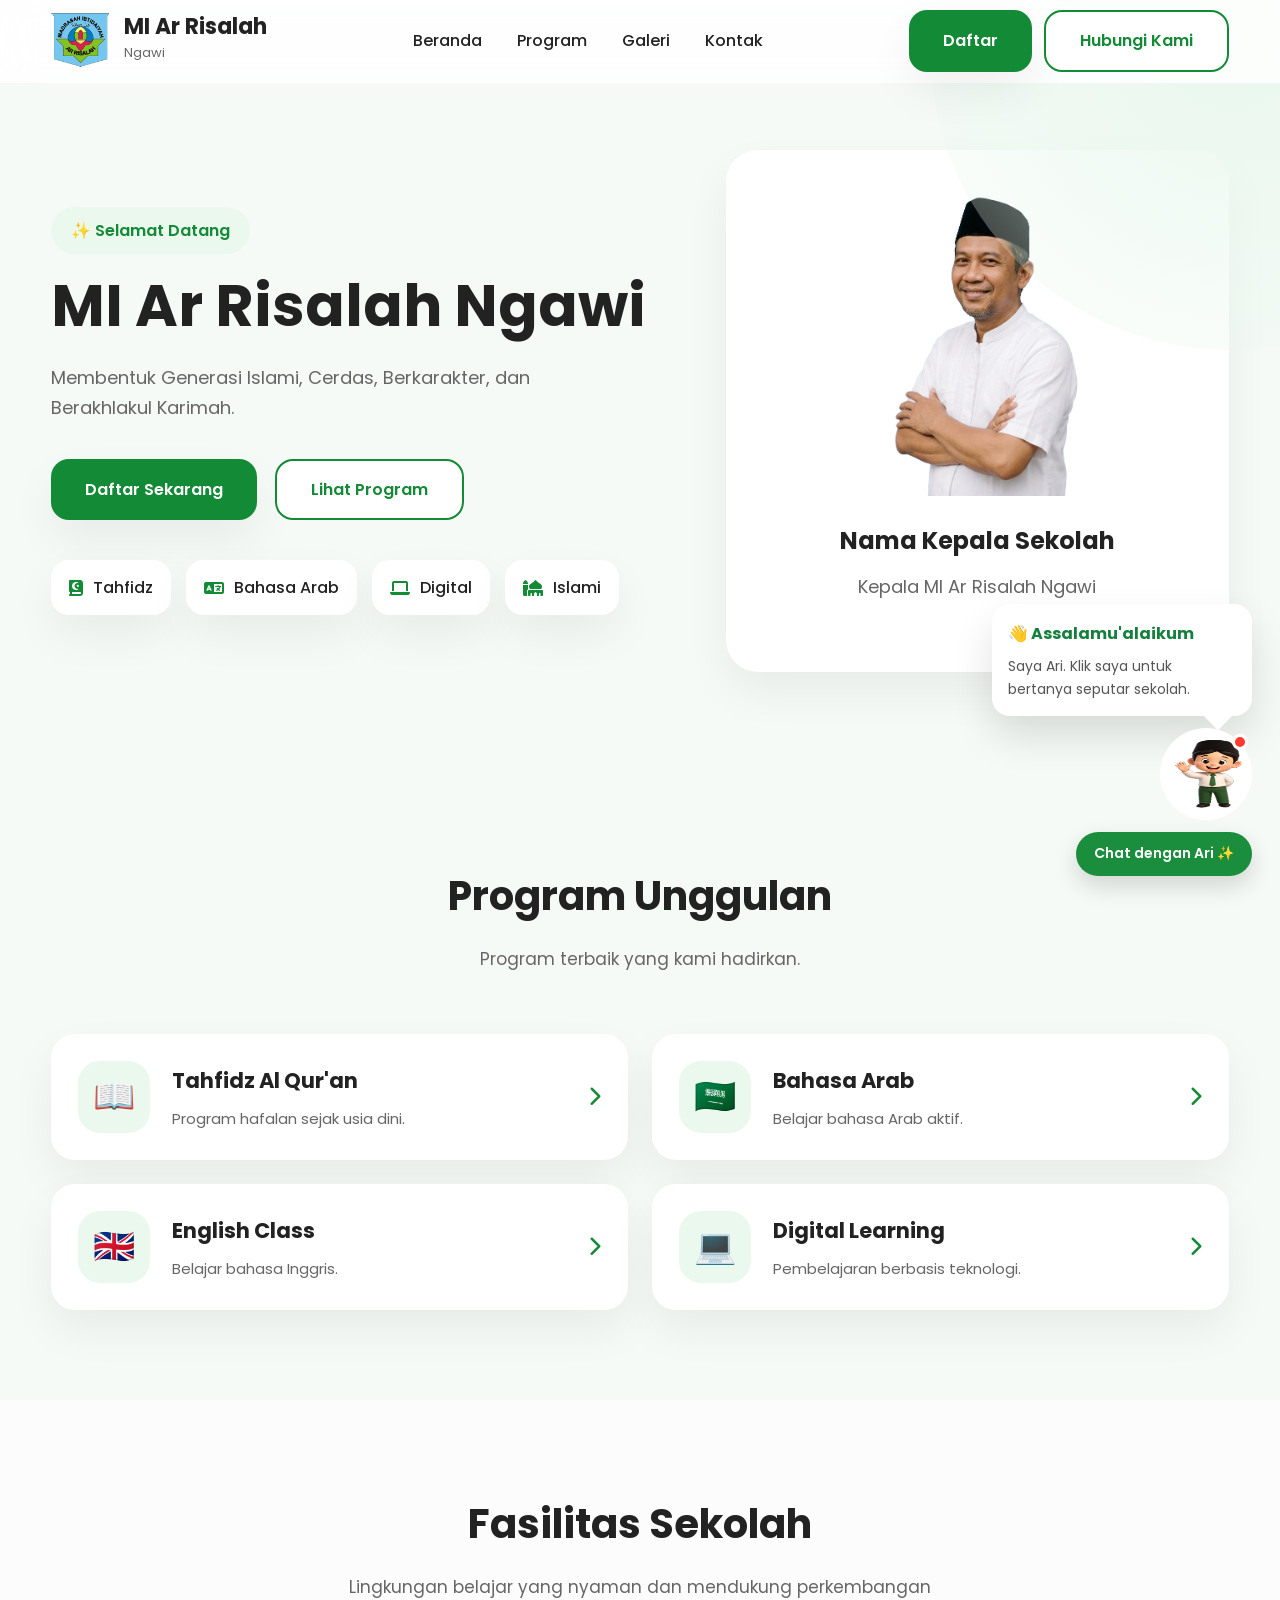
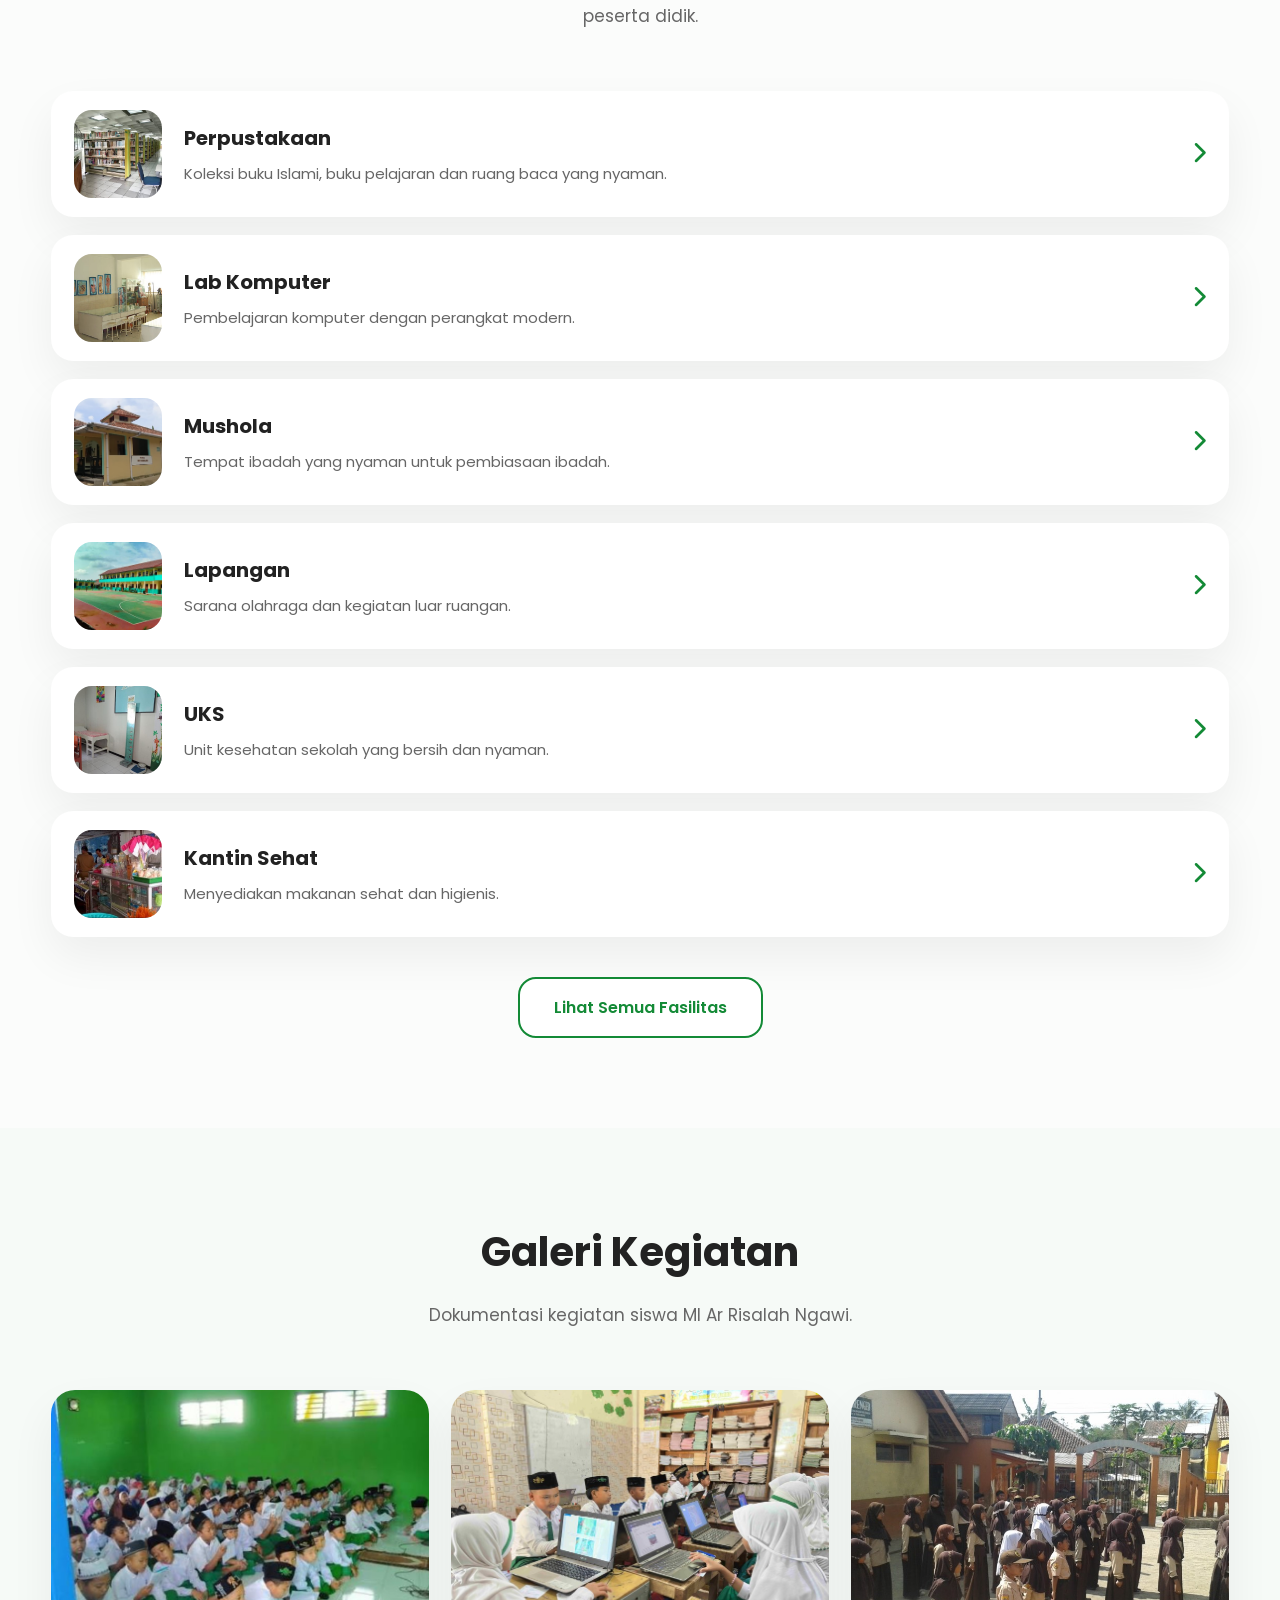
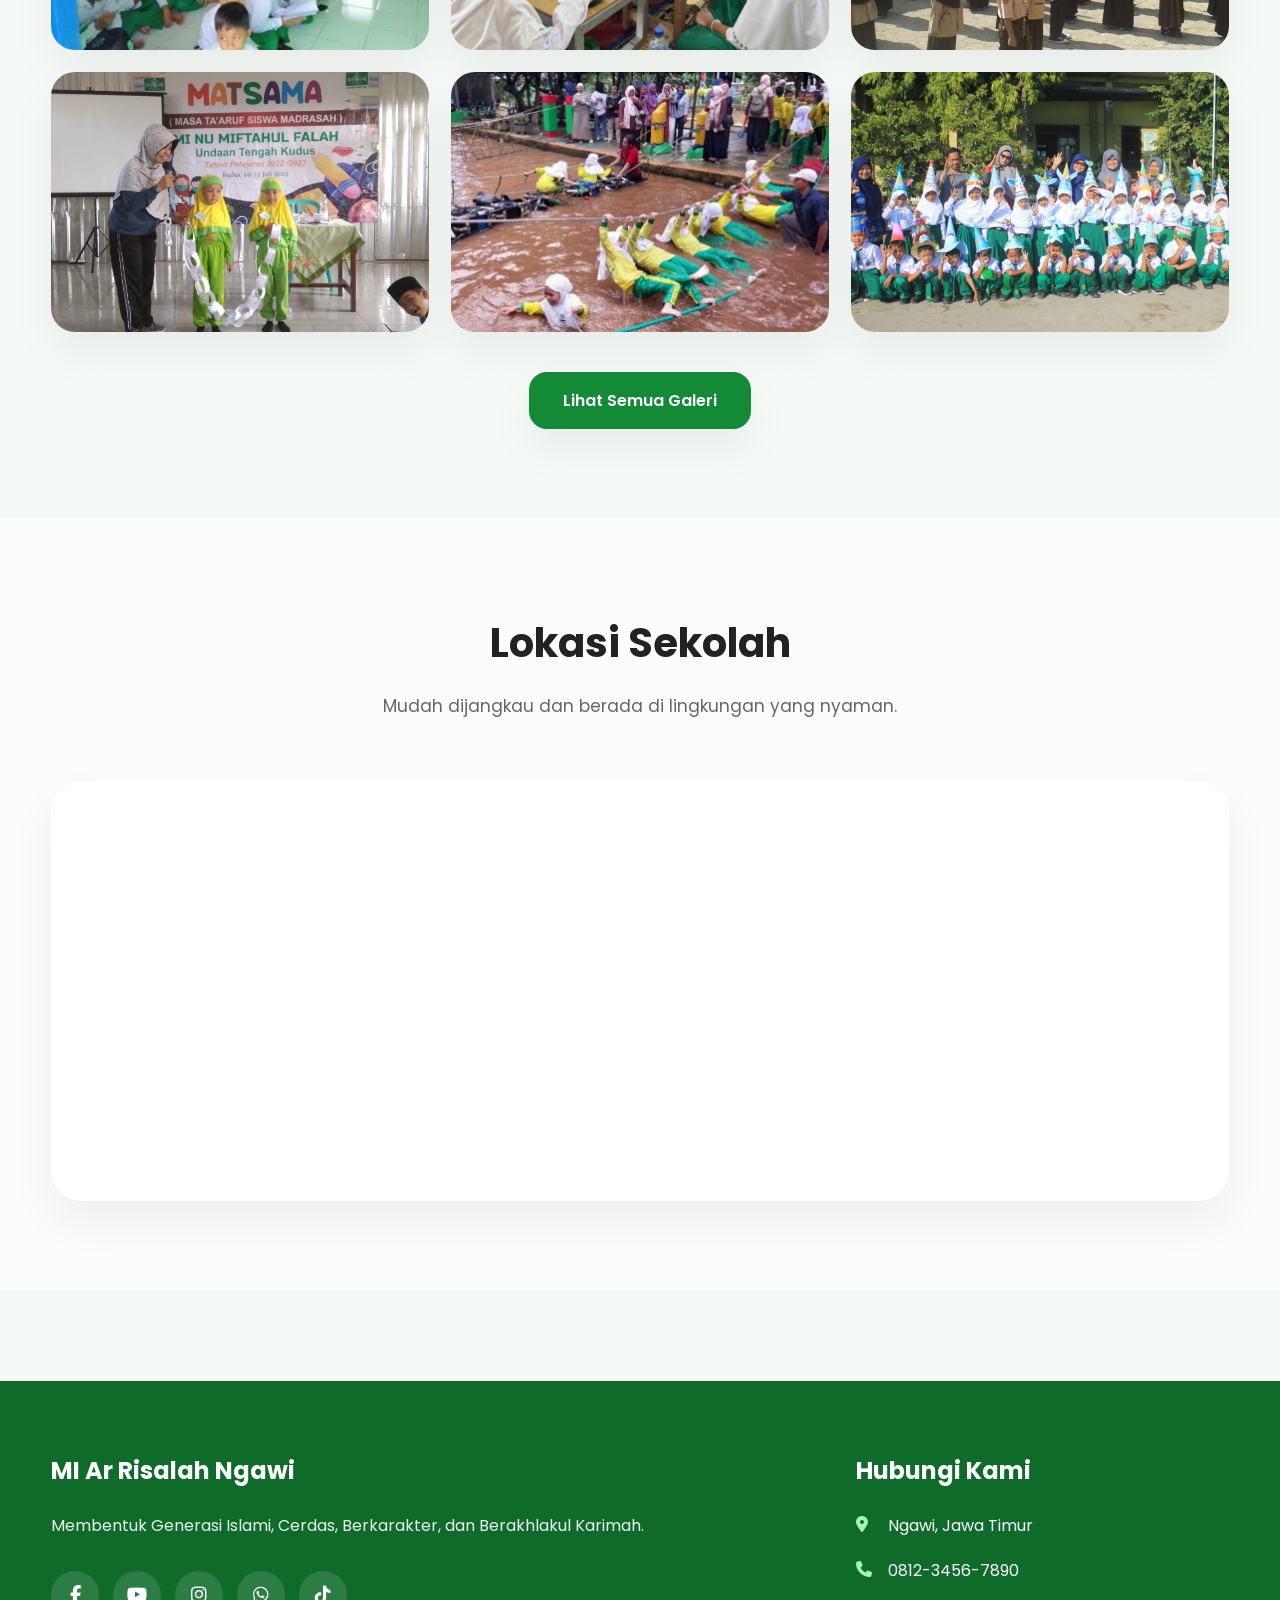
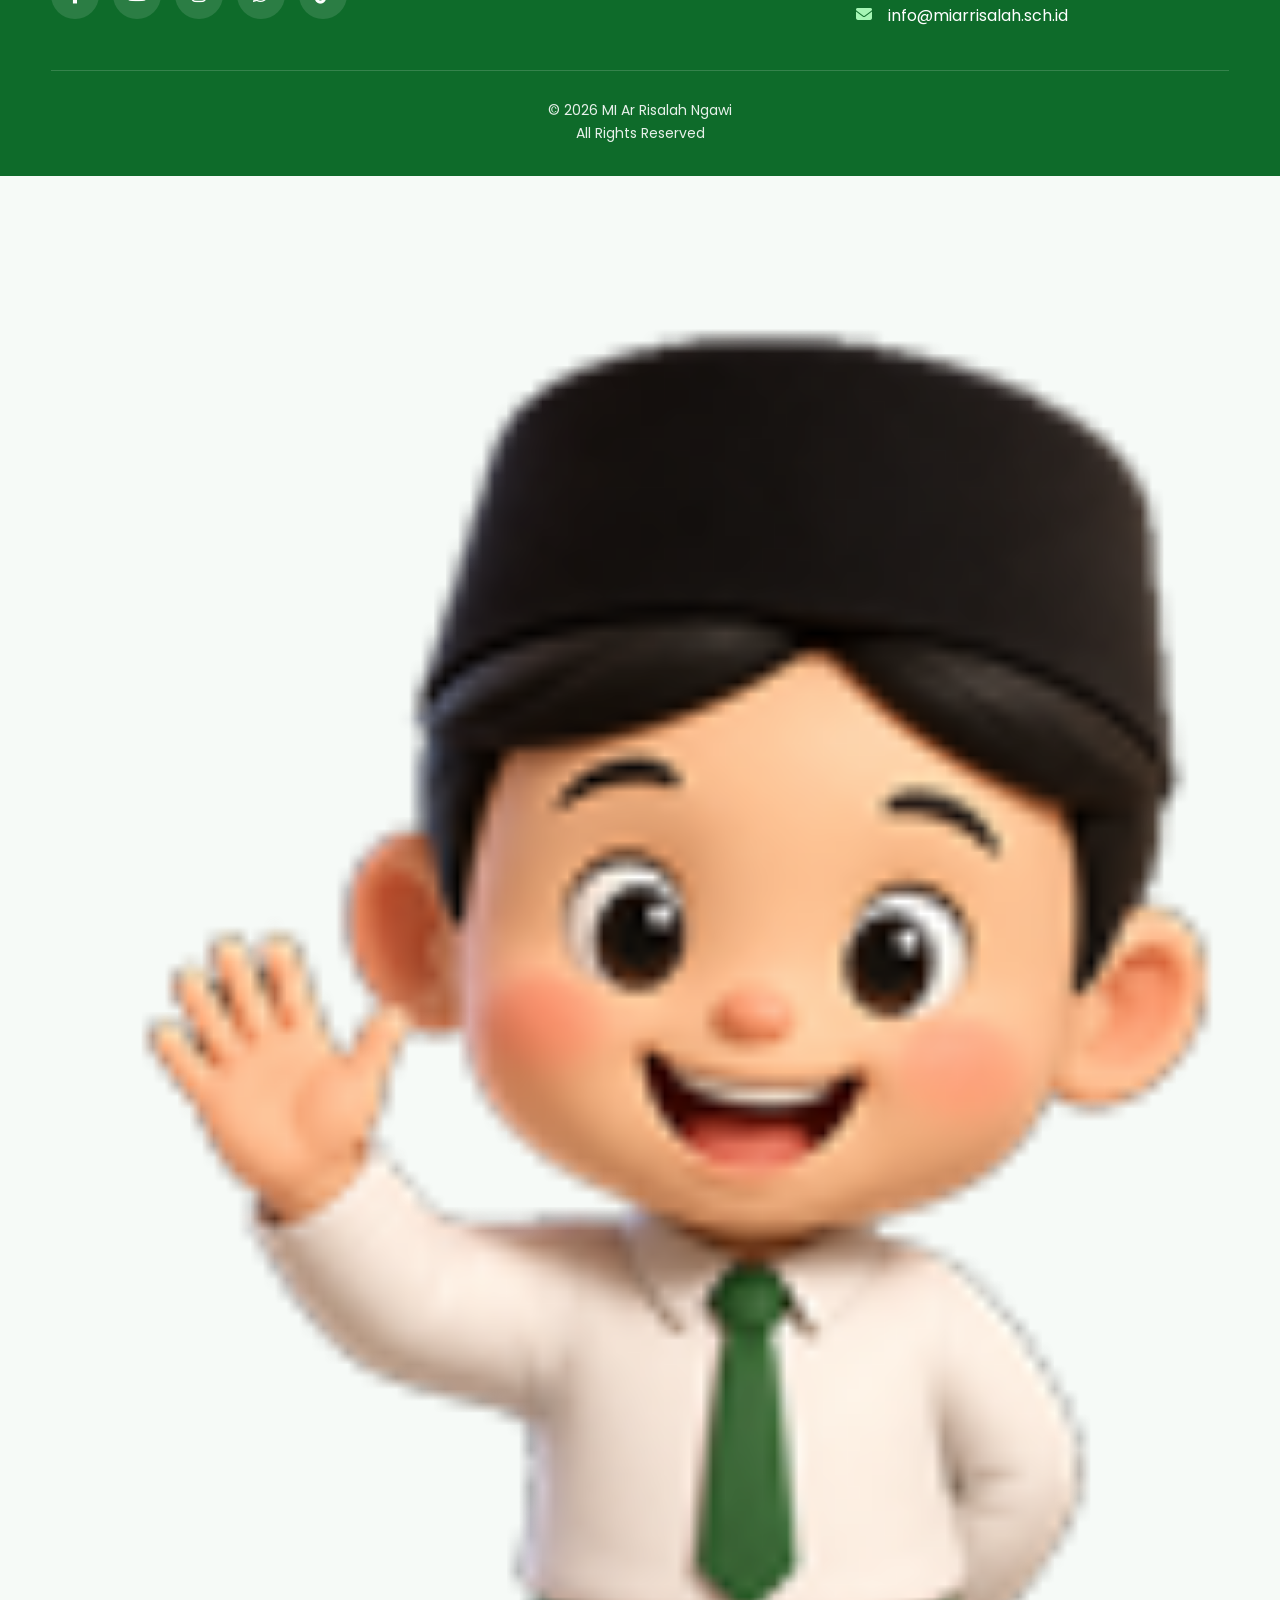
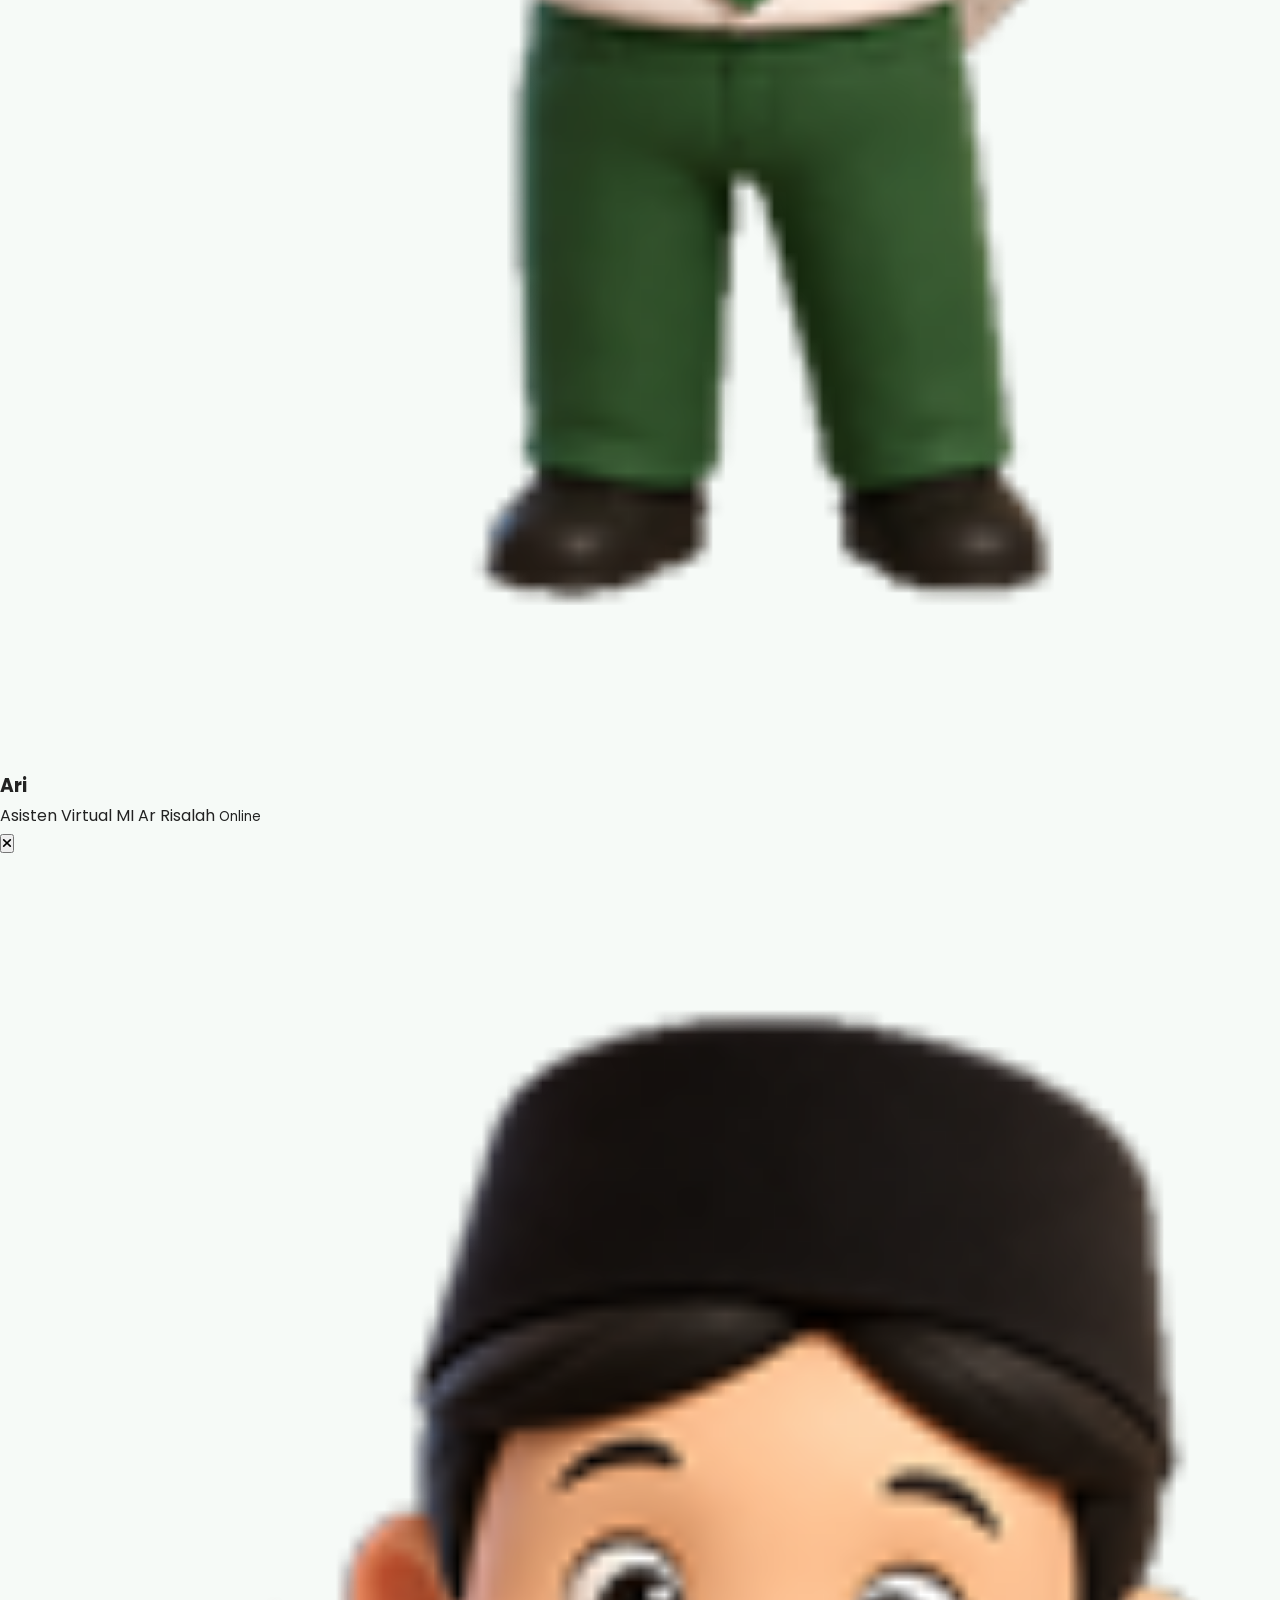
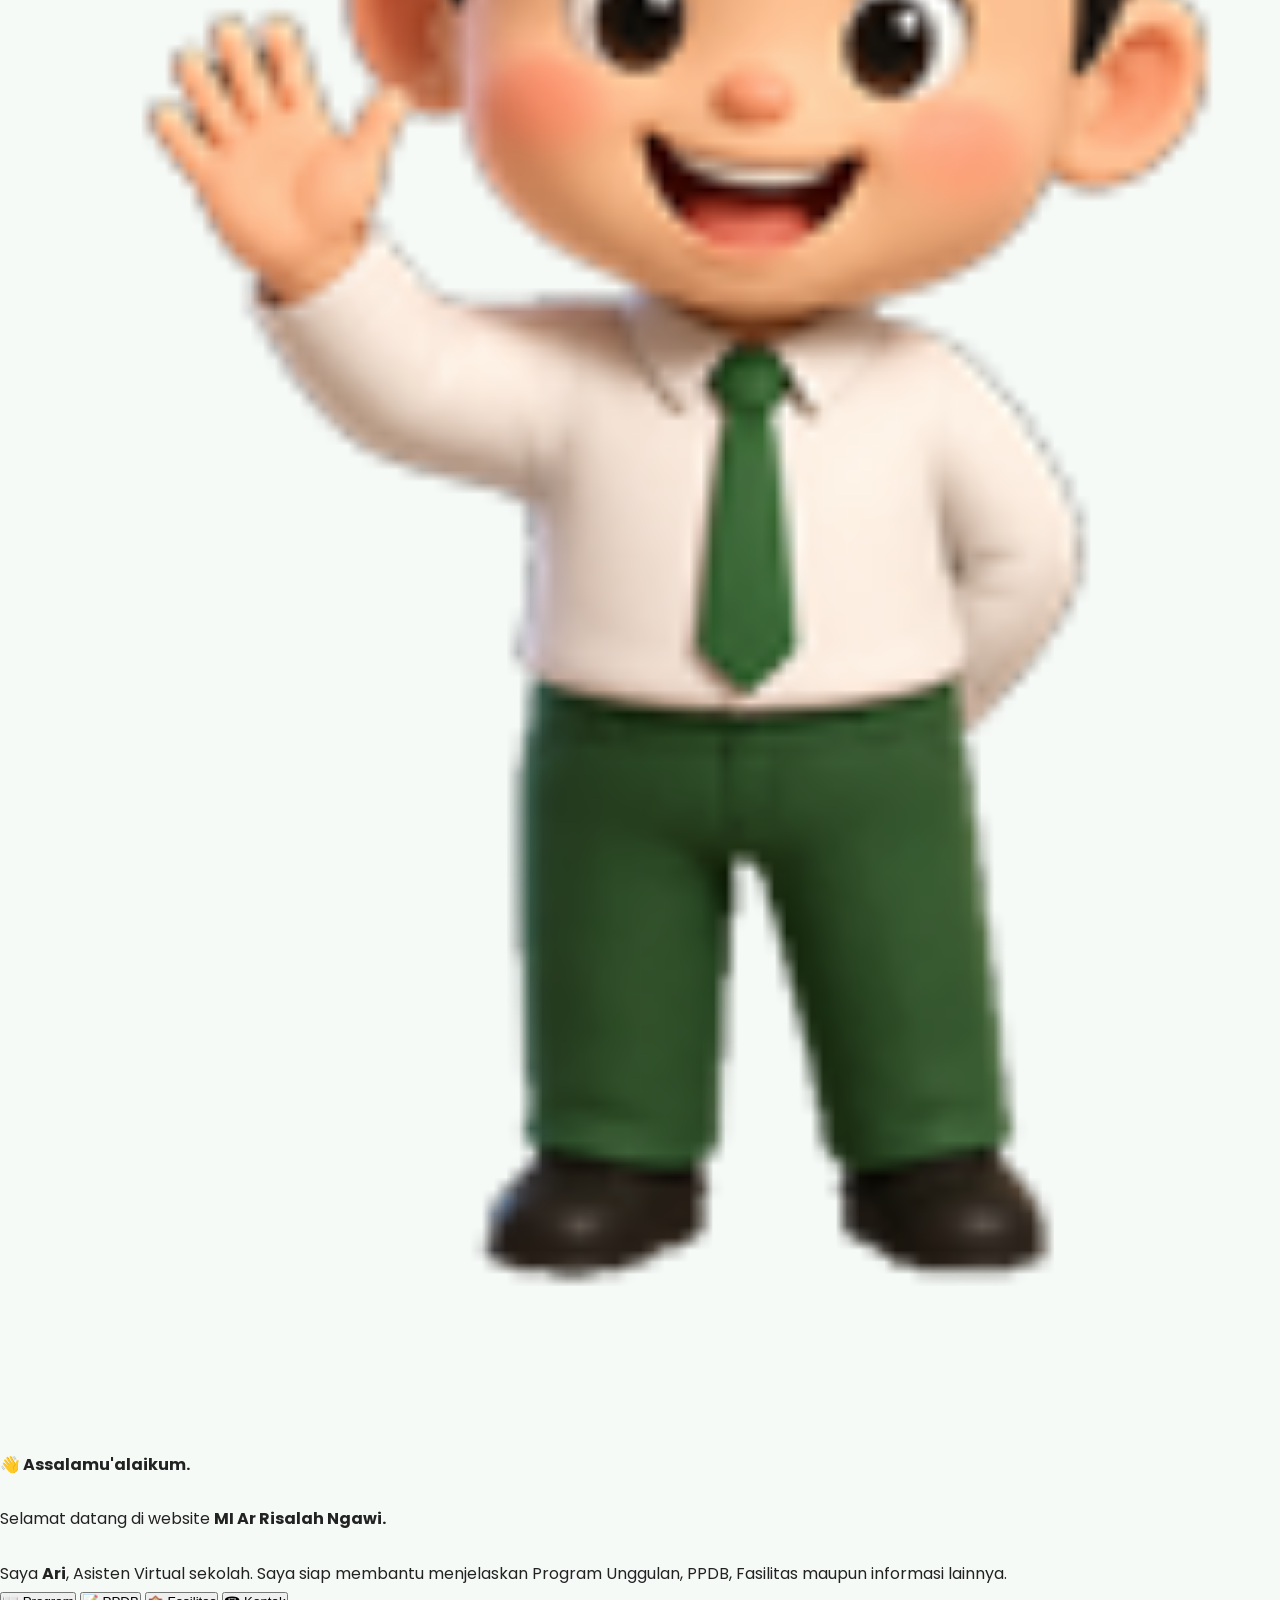
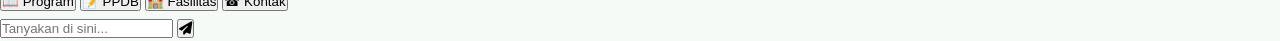
==== commit bec1bcac: "Update index.html" ====
--- a/mi/index.html
+++ b/mi/index.html
@@ -812,7 +812,128 @@
     </div>
 
 </div>
-  
+
+  <!-- ===================================================
+ARI CHAT WINDOW
+=================================================== -->
+
+<div class="ari-chat" id="ariChat">
+
+    <!-- HEADER -->
+
+    <div class="ari-chat-header">
+
+        <div class="ari-chat-profile">
+
+            <img src="assets/mascot/ari.png" alt="Ari">
+
+            <div>
+
+                <h3>Ari</h3>
+
+                <span>Asisten Virtual MI Ar Risalah</span>
+
+                <small>
+                    <span class="online-status"></span>
+                    Online
+                </small>
+
+            </div>
+
+        </div>
+
+        <button id="closeChat">
+
+            <i class="fa-solid fa-xmark"></i>
+
+        </button>
+
+    </div>
+
+    <!-- BODY -->
+
+    <div class="ari-chat-body" id="chatBody">
+
+        <div class="ari-message-left">
+
+            <img src="assets/mascot/ari.png">
+
+            <div class="chat-bubble">
+
+                <strong>👋 Assalamu'alaikum.</strong>
+
+                <br><br>
+
+                Selamat datang di website
+                <b>MI Ar Risalah Ngawi.</b>
+
+                <br><br>
+
+                Saya <b>Ari</b>, Asisten Virtual sekolah.
+
+                Saya siap membantu menjelaskan
+                Program Unggulan, PPDB,
+                Fasilitas maupun informasi lainnya.
+
+            </div>
+
+        </div>
+
+    </div>
+
+    <!-- QUICK MENU -->
+
+    <div class="ari-quick">
+
+        <button data-topic="program">
+
+            📖 Program
+
+        </button>
+
+        <button data-topic="ppdb">
+
+            📝 PPDB
+
+        </button>
+
+        <button data-topic="fasilitas">
+
+            🏫 Fasilitas
+
+        </button>
+
+        <button data-topic="kontak">
+
+            ☎ Kontak
+
+        </button>
+
+    </div>
+
+    <!-- INPUT -->
+
+    <div class="ari-chat-input">
+
+        <input
+
+            id="chatInput"
+
+            type="text"
+
+            placeholder="Tanyakan di sini..."
+
+        >
+
+        <button id="sendMessage">
+
+            <i class="fa-solid fa-paper-plane"></i>
+
+        </button>
+
+    </div>
+
+</div>
 
 </body>
 
--- a/mi/css/style.css
+++ b/mi/css/style.css
@@ -1757,3 +1757,245 @@
 border-radius:20px;
 
 }
+
+/*==================================================
+ARI FLOATING
+==================================================*/
+
+.ari-launcher{
+
+position:fixed;
+
+right:28px;
+
+bottom:24px;
+
+z-index:9999;
+
+display:flex;
+
+flex-direction:column;
+
+align-items:flex-end;
+
+gap:12px;
+
+}
+
+.ari-avatar{
+
+width:92px;
+
+height:92px;
+
+border-radius:50%;
+
+background:#fff;
+
+padding:6px;
+
+cursor:pointer;
+
+position:relative;
+
+box-shadow:
+
+0 0 0 0 rgba(24,145,70,.6);
+
+animation:pulseGlow 2.2s infinite;
+
+transition:.3s;
+
+}
+
+.ari-avatar:hover{
+
+transform:scale(1.08);
+
+}
+
+.ari-avatar img{
+
+width:100%;
+
+height:100%;
+
+border-radius:50%;
+
+display:block;
+
+animation:floatAri 3.5s ease-in-out infinite;
+
+}
+
+.online-dot{
+
+position:absolute;
+
+right:4px;
+
+top:6px;
+
+width:16px;
+
+height:16px;
+
+background:#ff3b30;
+
+border:3px solid #fff;
+
+border-radius:50%;
+
+animation:blinkDot 1.4s infinite;
+
+}
+
+.ari-label{
+
+background:#1B8E3E;
+
+color:#fff;
+
+padding:10px 18px;
+
+border-radius:999px;
+
+font-size:14px;
+
+font-weight:600;
+
+box-shadow:0 10px 25px rgba(0,0,0,.15);
+
+cursor:pointer;
+
+transition:.3s;
+
+}
+
+.ari-label:hover{
+
+transform:translateY(-2px);
+
+}
+
+.ari-bubble{
+
+width:260px;
+
+background:#fff;
+
+padding:16px;
+
+border-radius:18px;
+
+box-shadow:0 20px 40px rgba(0,0,0,.12);
+
+position:relative;
+
+animation:bubbleFloat 4s infinite;
+
+}
+
+.ari-bubble::after{
+
+content:"";
+
+position:absolute;
+
+right:24px;
+
+bottom:-10px;
+
+width:20px;
+
+height:20px;
+
+background:#fff;
+
+transform:rotate(45deg);
+
+}
+
+.bubble-title{
+
+font-weight:700;
+
+color:#15803D;
+
+margin-bottom:8px;
+
+}
+
+.bubble-text{
+
+font-size:14px;
+
+line-height:1.6;
+
+color:#555;
+
+}
+
+@keyframes pulseGlow{
+
+0%{
+
+box-shadow:0 0 0 0 rgba(25,135,84,.45);
+
+}
+
+70%{
+
+box-shadow:0 0 0 22px rgba(25,135,84,0);
+
+}
+
+100%{
+
+box-shadow:0 0 0 0 rgba(25,135,84,0);
+
+}
+
+}
+
+@keyframes floatAri{
+
+0%{
+
+transform:translateY(0);
+
+}
+
+50%{
+
+transform:translateY(-7px);
+
+}
+
+100%{
+
+transform:translateY(0);
+
+}
+
+}
+
+@keyframes blinkDot{
+
+50%{
+
+opacity:.25;
+
+}
+
+}
+
+@keyframes bubbleFloat{
+
+50%{
+
+transform:translateY(-4px);
+
+}
+
+}
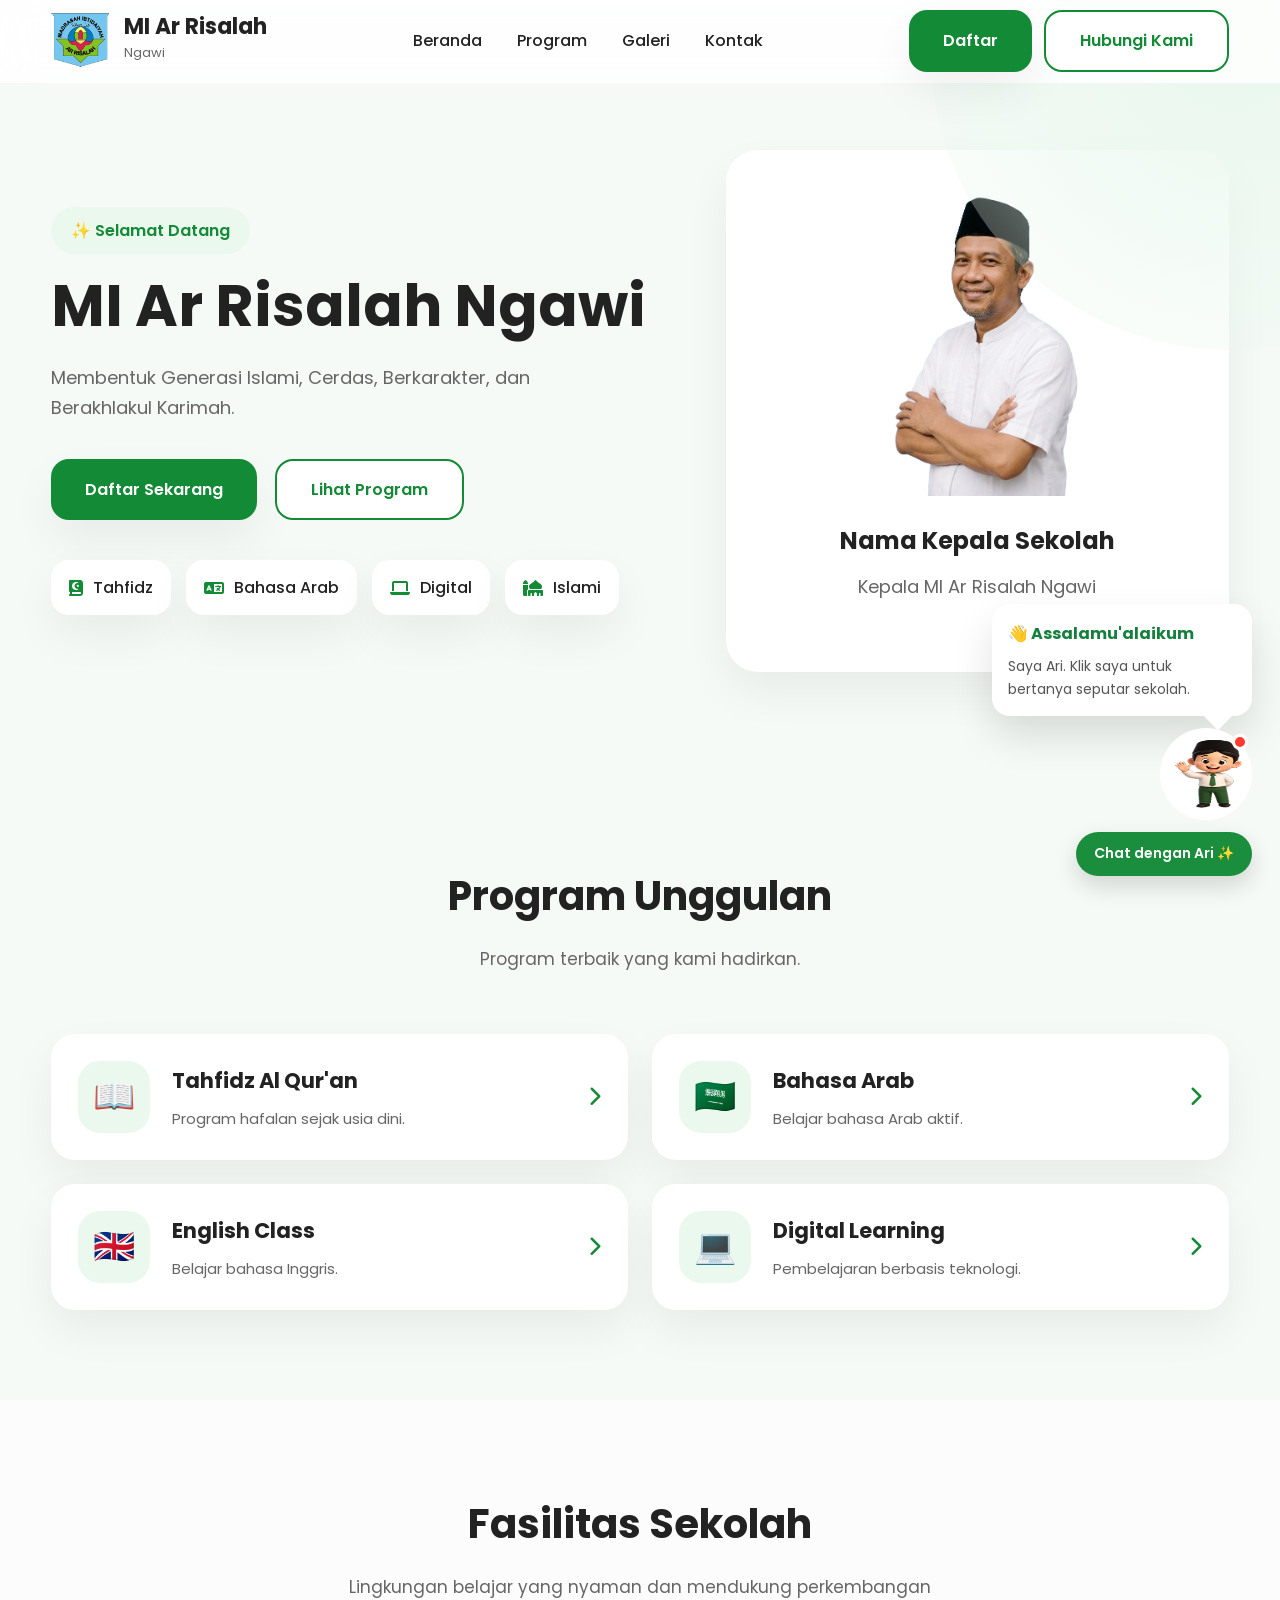
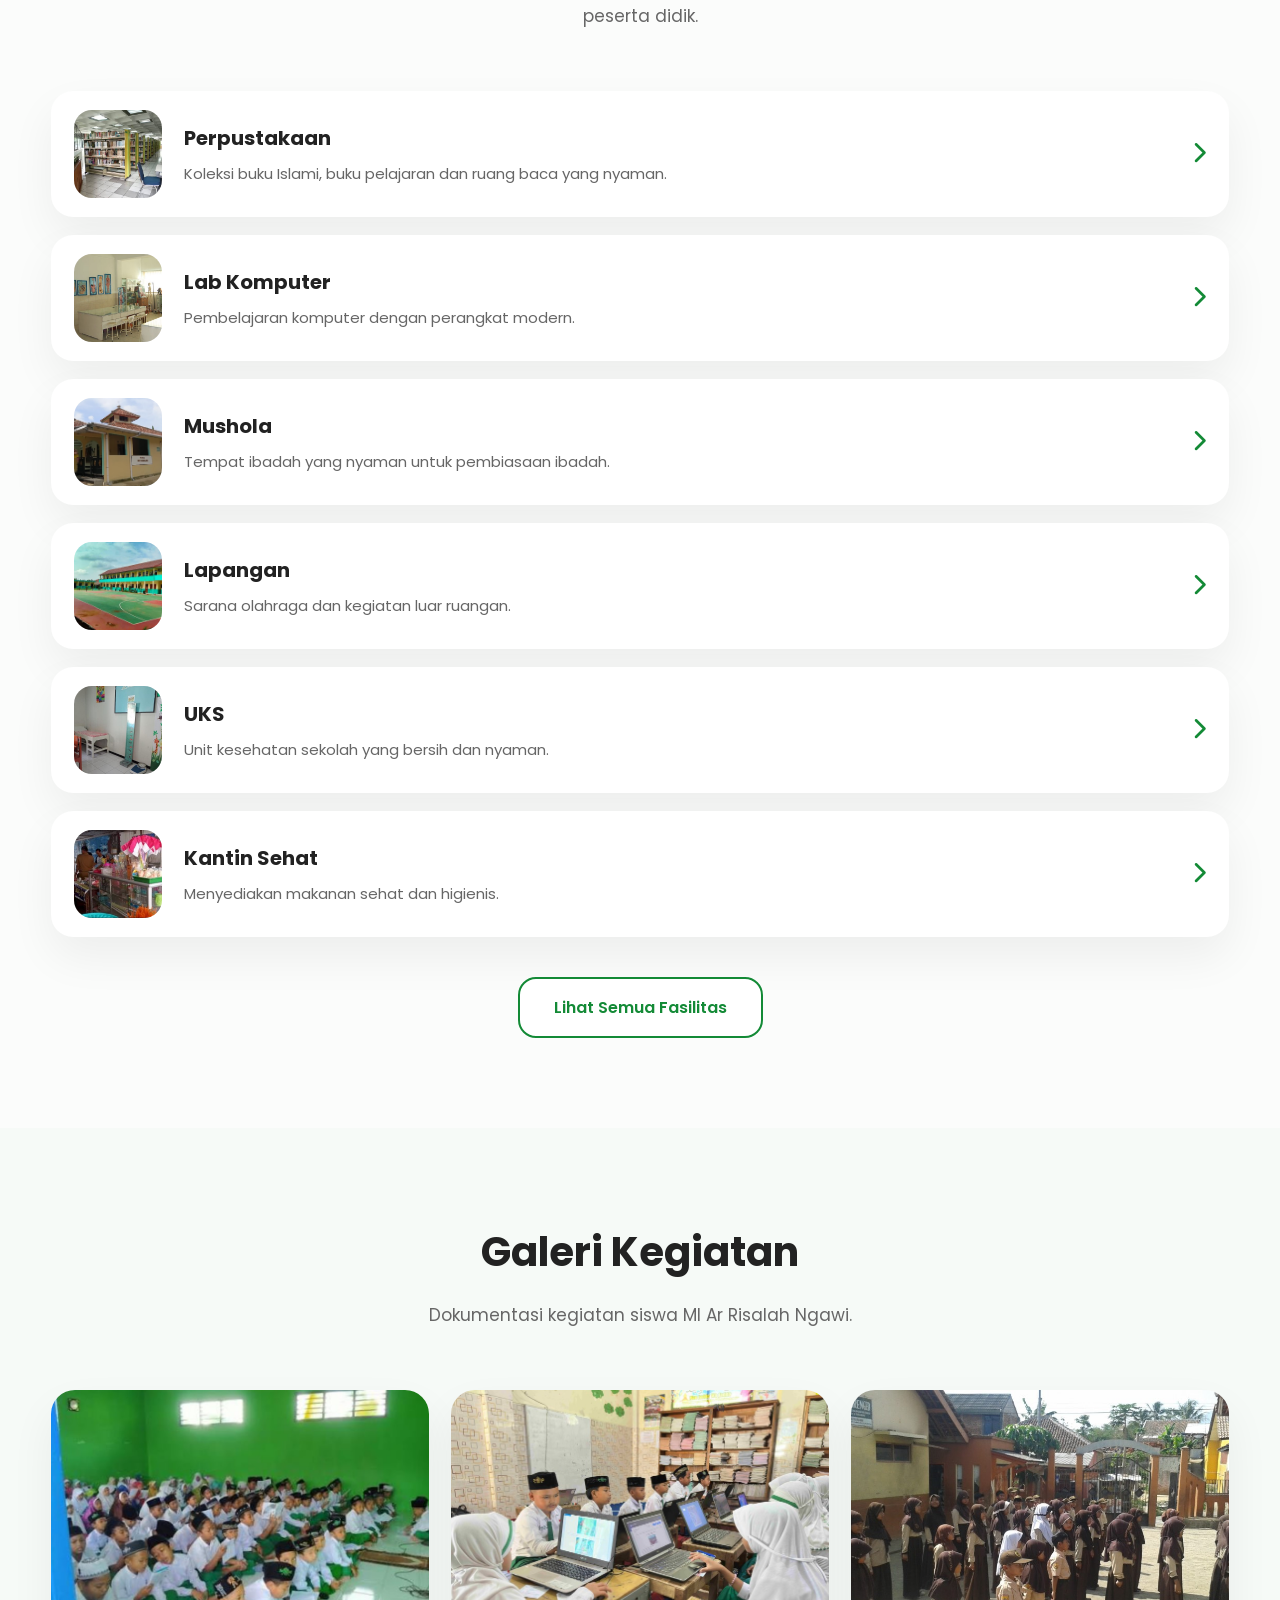
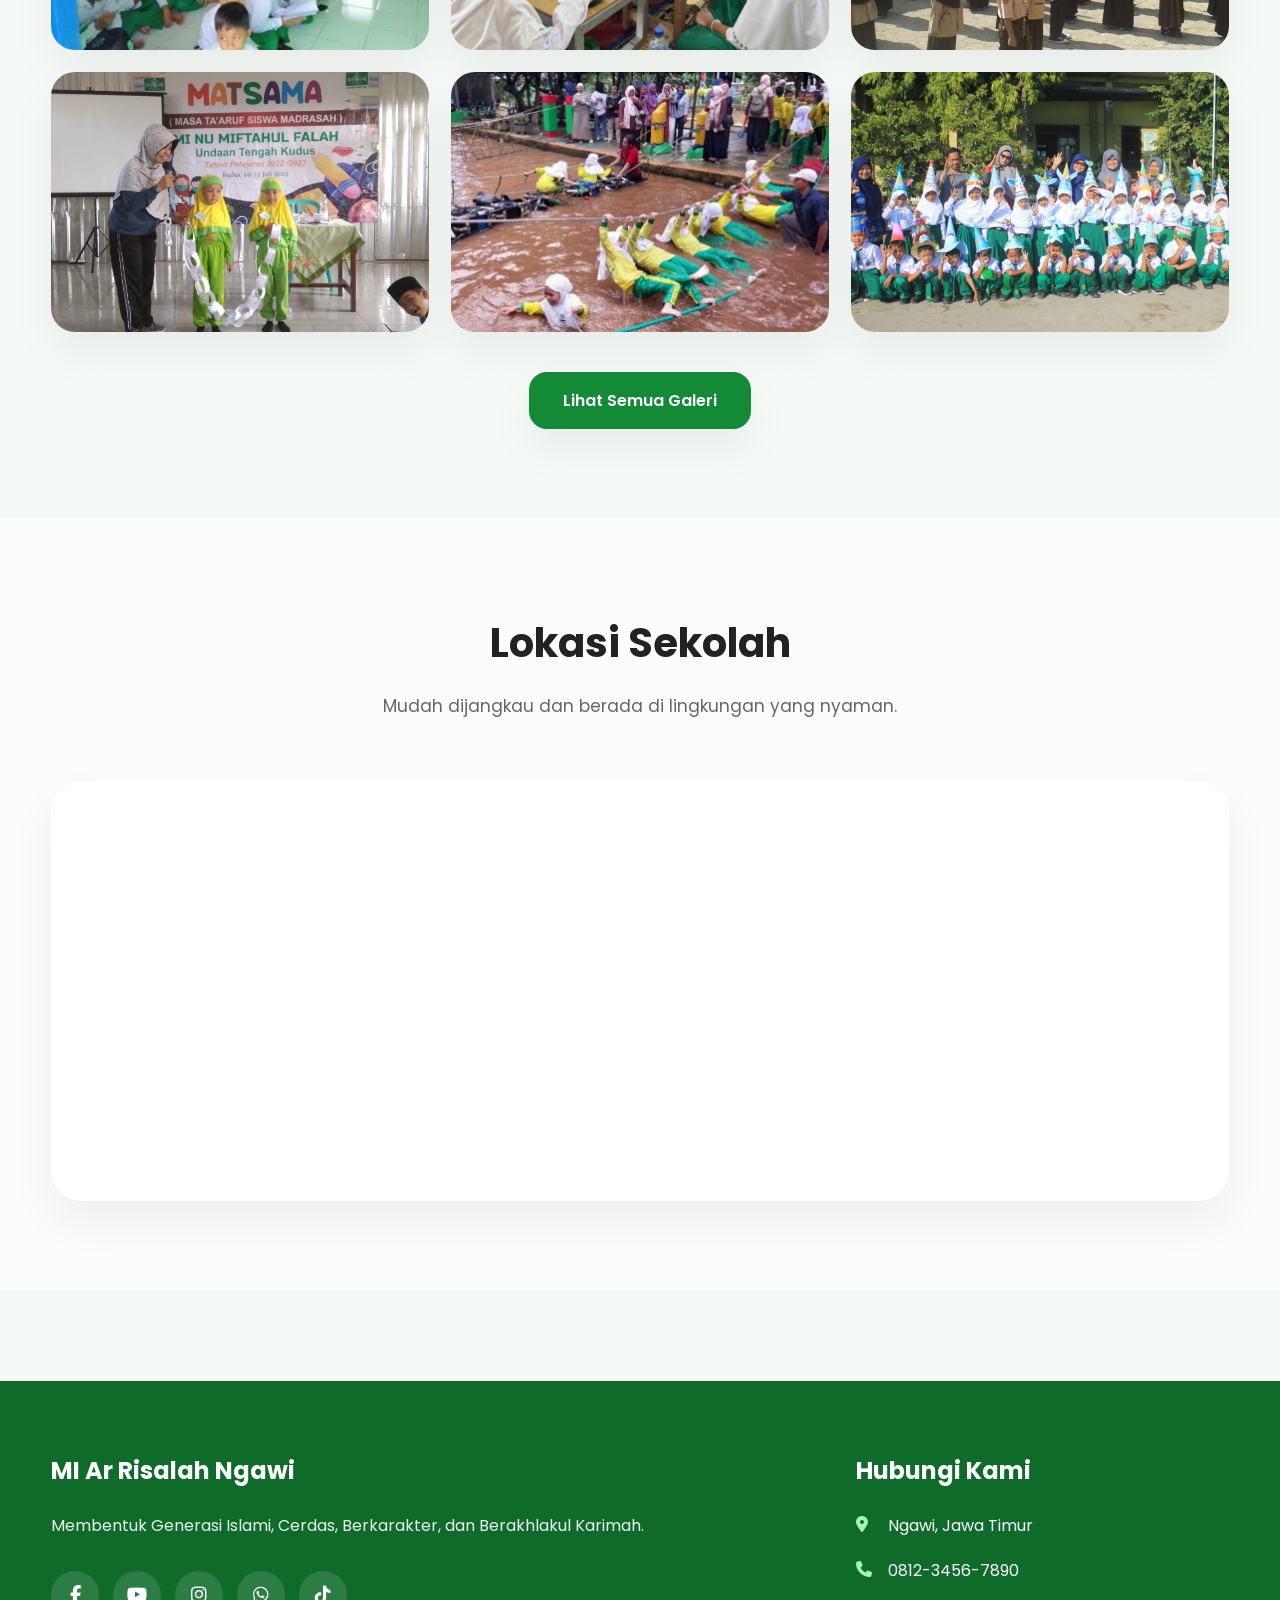
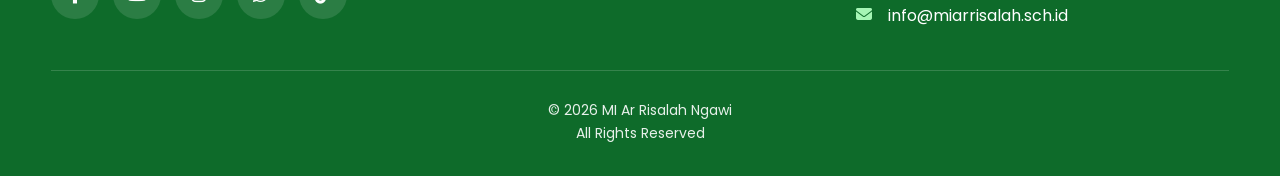
==== commit c2556121: "Update index.html" ====
--- a/mi/index.html
+++ b/mi/index.html
@@ -772,9 +772,6 @@
 </div>
 
 </div>
-
-<script src="js/app.js"></script>
-
 <!-- ===================================================
 ARI FLOATING AI
 =================================================== -->
@@ -935,6 +932,7 @@
 
 </div>
 
+<script src="js/app-rev.js"></script>
 </body>
 
 </html>
--- a/mi/css/style.css
+++ b/mi/css/style.css
@@ -1999,3 +1999,407 @@
 }
 
 }
+
+/*==================================================
+ARI CHAT WINDOW
+==================================================*/
+
+.ari-chat{
+
+position:fixed;
+
+right:30px;
+
+bottom:30px;
+
+width:390px;
+
+height:650px;
+
+background:#fff;
+
+border-radius:26px;
+
+box-shadow:0 25px 80px rgba(0,0,0,.18);
+
+overflow:hidden;
+
+display:flex;
+
+flex-direction:column;
+
+z-index:99999;
+
+opacity:0;
+
+visibility:hidden;
+
+transform:translateY(40px) scale(.96);
+
+transition:.35s;
+
+}
+
+.ari-chat.show{
+
+opacity:1;
+
+visibility:visible;
+
+transform:translateY(0) scale(1);
+
+}
+
+.ari-chat-header{
+
+background:linear-gradient(135deg,#138A36,#20B455);
+
+padding:18px;
+
+display:flex;
+
+justify-content:space-between;
+
+align-items:center;
+
+color:#fff;
+
+}
+
+.ari-chat-profile{
+
+display:flex;
+
+align-items:center;
+
+gap:14px;
+
+}
+
+.ari-chat-profile img{
+
+width:54px;
+
+height:54px;
+
+border-radius:50%;
+
+background:#fff;
+
+padding:3px;
+
+}
+
+.ari-chat-profile h3{
+
+margin:0;
+
+font-size:18px;
+
+}
+
+.ari-chat-profile span{
+
+display:block;
+
+font-size:13px;
+
+opacity:.9;
+
+}
+
+.ari-chat-profile small{
+
+display:flex;
+
+align-items:center;
+
+gap:6px;
+
+margin-top:4px;
+
+font-size:12px;
+
+}
+
+.online-status{
+
+width:9px;
+
+height:9px;
+
+background:#00ff66;
+
+border-radius:50%;
+
+display:inline-block;
+
+animation:blinkDot 1.5s infinite;
+
+}
+
+#closeChat{
+
+background:rgba(255,255,255,.15);
+
+border:none;
+
+width:40px;
+
+height:40px;
+
+border-radius:50%;
+
+cursor:pointer;
+
+color:#fff;
+
+font-size:20px;
+
+transition:.3s;
+
+}
+
+#closeChat:hover{
+
+background:#fff;
+
+color:#138A36;
+
+transform:rotate(90deg);
+
+}
+
+/*=====================*/
+
+.ari-chat-body{
+
+flex:1;
+
+overflow-y:auto;
+
+padding:20px;
+
+background:#f5f7fa;
+
+display:flex;
+
+flex-direction:column;
+
+gap:18px;
+
+}
+
+/*=====================*/
+
+.ari-message-left{
+
+display:flex;
+
+align-items:flex-start;
+
+gap:12px;
+
+}
+
+.ari-message-left img{
+
+width:42px;
+
+height:42px;
+
+border-radius:50%;
+
+}
+
+.chat-bubble{
+
+background:#fff;
+
+padding:16px;
+
+border-radius:18px;
+
+max-width:260px;
+
+line-height:1.7;
+
+font-size:14px;
+
+box-shadow:0 5px 20px rgba(0,0,0,.05);
+
+}
+
+/*=====================*/
+
+.ari-quick{
+
+padding:16px;
+
+display:flex;
+
+flex-wrap:wrap;
+
+gap:10px;
+
+background:#fff;
+
+border-top:1px solid #eee;
+
+}
+
+.ari-quick button{
+
+padding:10px 16px;
+
+border:none;
+
+border-radius:999px;
+
+background:#eef7ef;
+
+cursor:pointer;
+
+font-size:13px;
+
+transition:.25s;
+
+}
+
+.ari-quick button:hover{
+
+background:#138A36;
+
+color:#fff;
+
+transform:translateY(-2px);
+
+}
+
+/*=====================*/
+
+.ari-chat-input{
+
+display:flex;
+
+padding:16px;
+
+gap:12px;
+
+background:#fff;
+
+border-top:1px solid #eee;
+
+}
+
+.ari-chat-input input{
+
+flex:1;
+
+border:1px solid #ddd;
+
+border-radius:999px;
+
+padding:14px 18px;
+
+outline:none;
+
+font-size:14px;
+
+}
+
+.ari-chat-input input:focus{
+
+border-color:#138A36;
+
+}
+
+#sendMessage{
+
+width:52px;
+
+height:52px;
+
+border:none;
+
+border-radius:50%;
+
+background:#138A36;
+
+color:#fff;
+
+font-size:18px;
+
+cursor:pointer;
+
+transition:.3s;
+
+}
+
+#sendMessage:hover{
+
+transform:scale(1.08);
+
+}
+
+/*=====================*/
+
+.ari-chat-body::-webkit-scrollbar{
+
+width:7px;
+
+}
+
+.ari-chat-body::-webkit-scrollbar-thumb{
+
+background:#22a95a;
+
+border-radius:999px;
+
+}
+
+@media(max-width:768px){
+
+.ari-chat{
+
+left:12px;
+
+right:12px;
+
+bottom:12px;
+
+width:auto;
+
+height:85vh;
+
+border-radius:24px;
+
+}
+
+.ari-launcher{
+
+right:16px;
+
+bottom:16px;
+
+}
+
+.ari-bubble{
+
+width:220px;
+
+}
+
+}
+
+.ari-launcher{
+
+transition:.35s;
+
+}
+
+.ari-bubble{
+
+transition:.35s;
+
+}
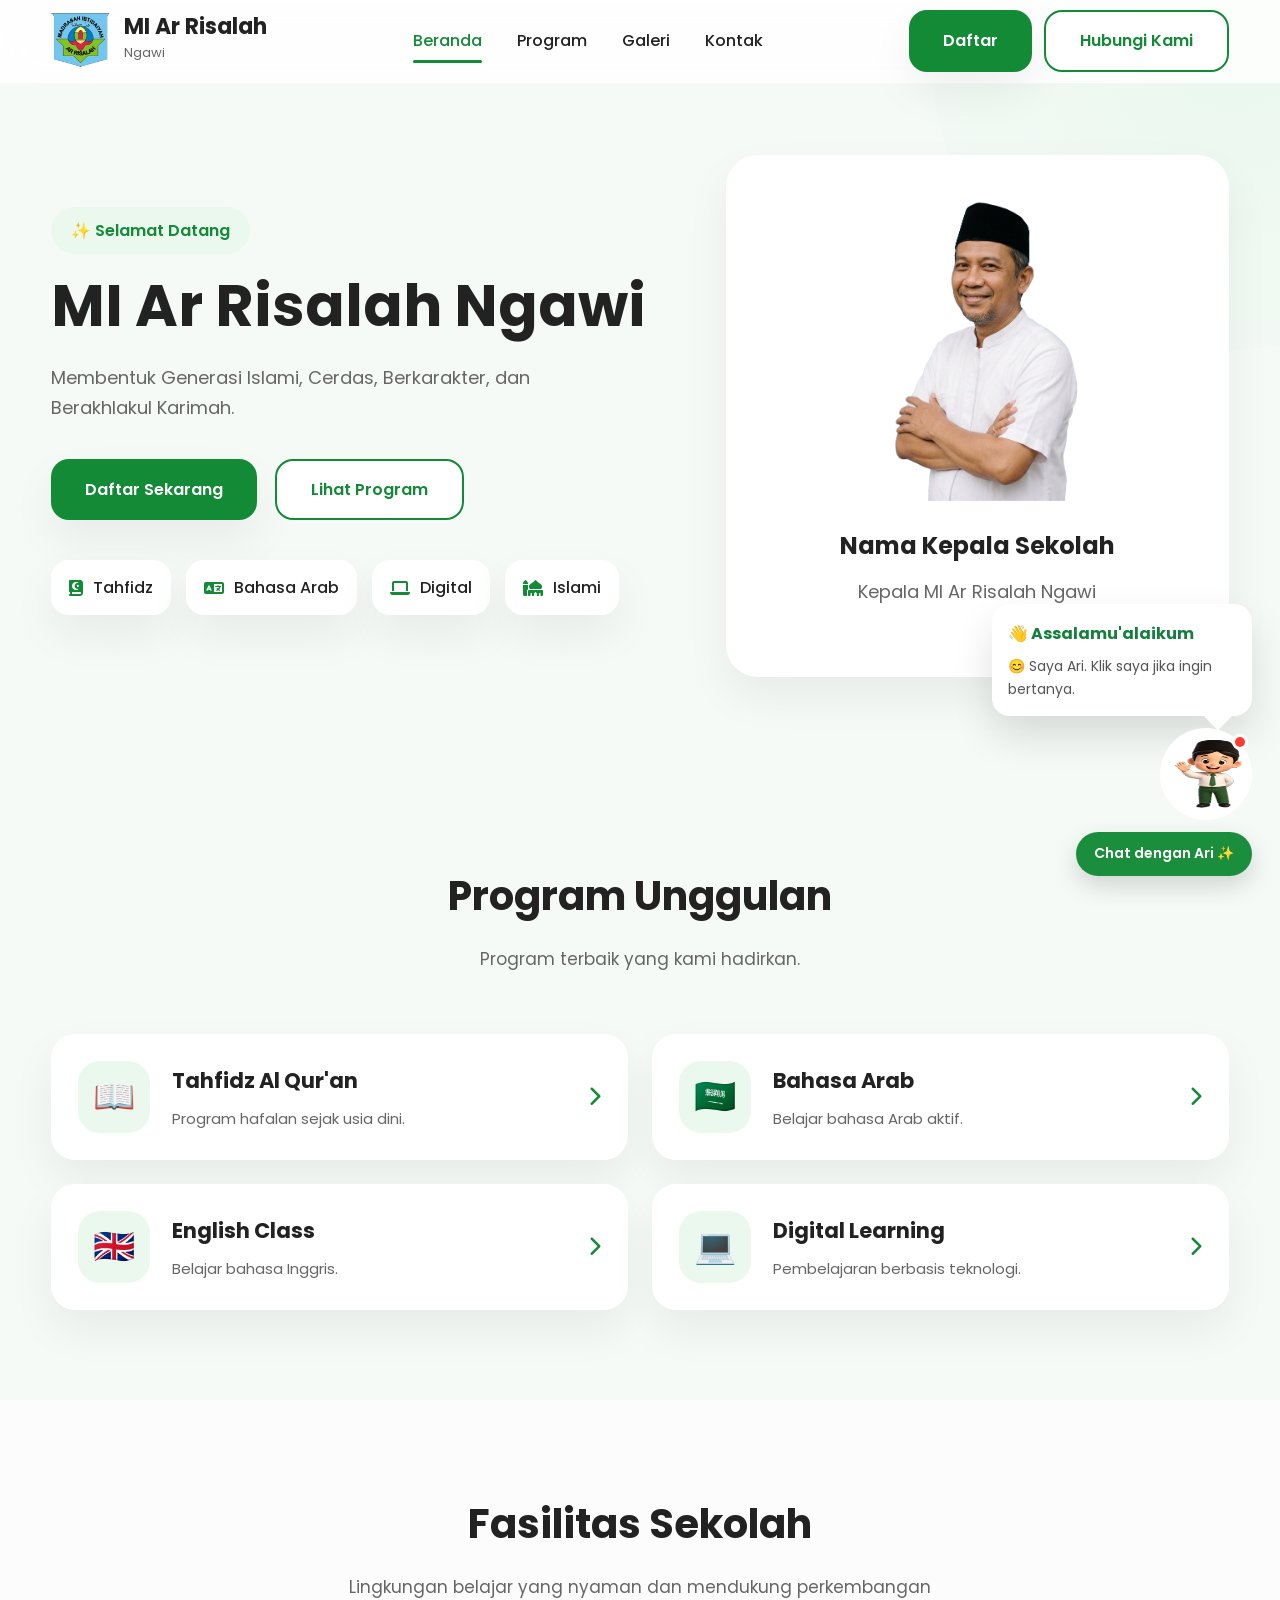
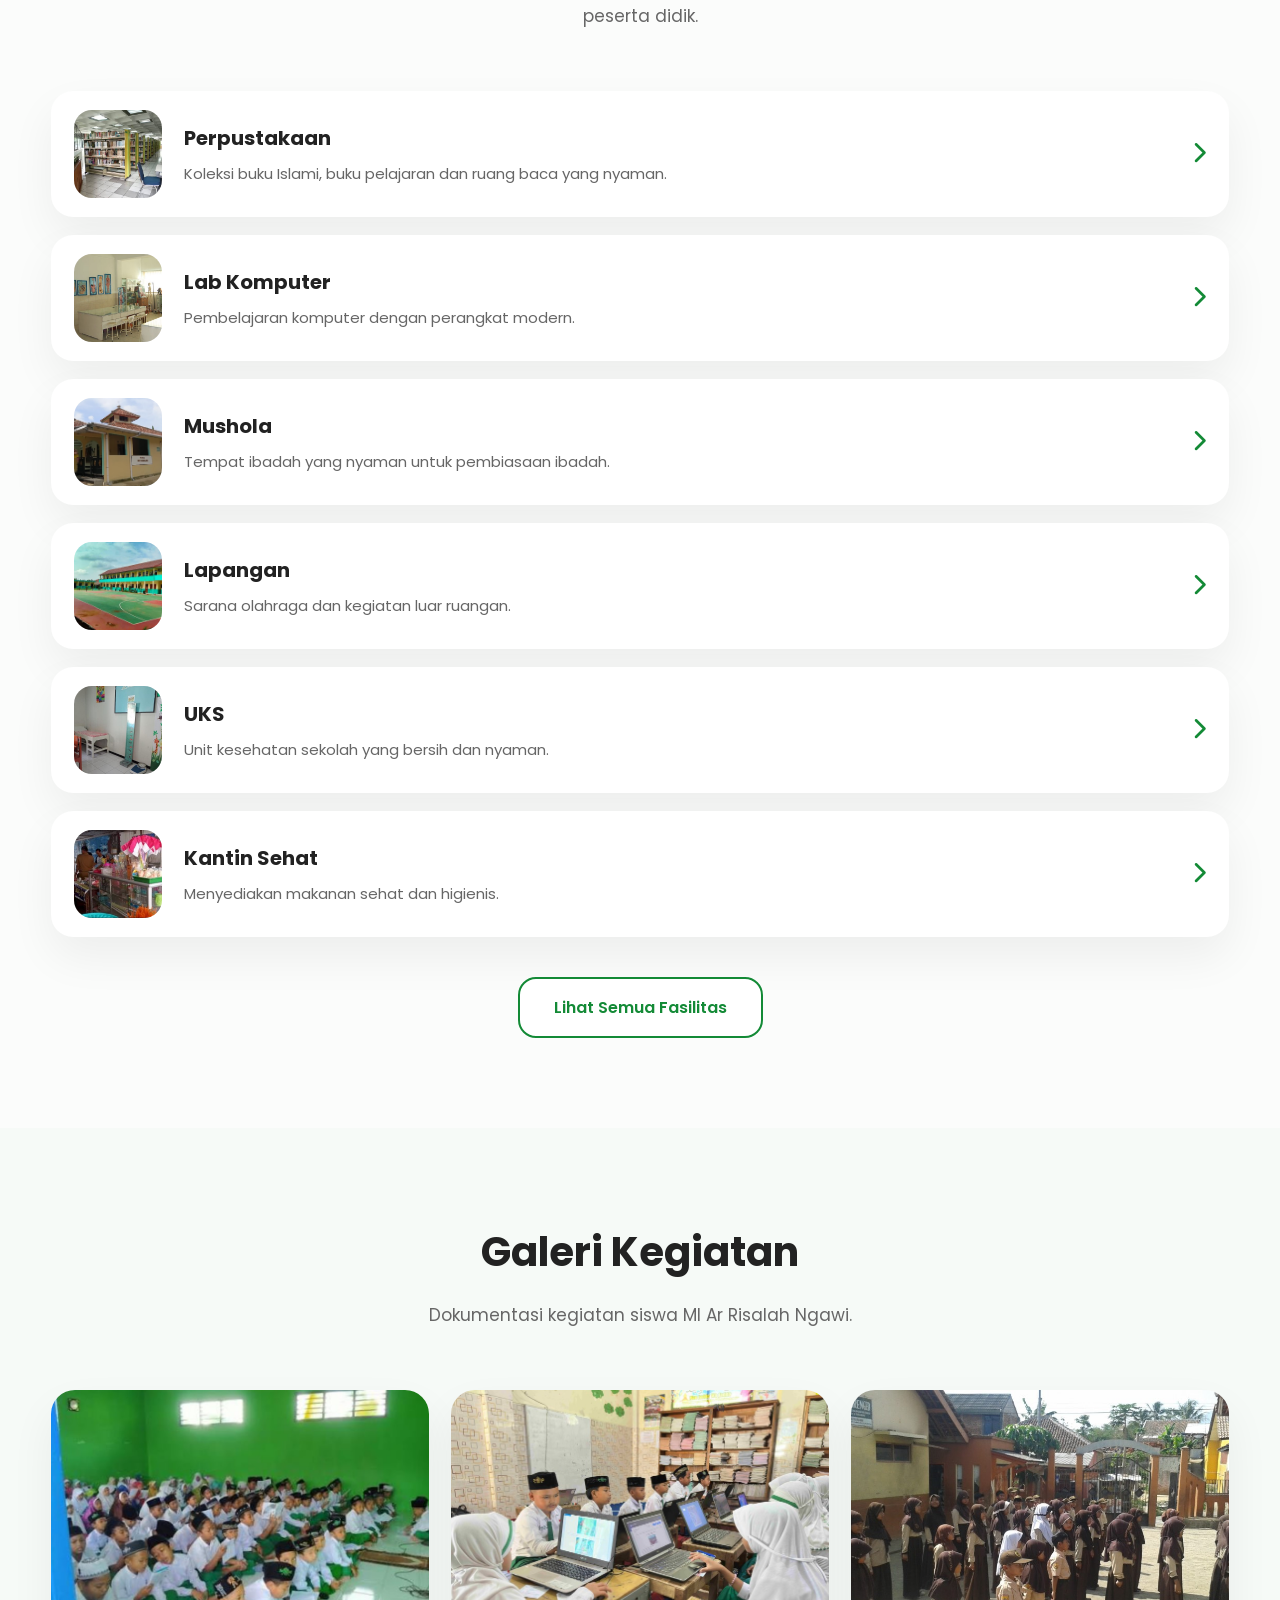
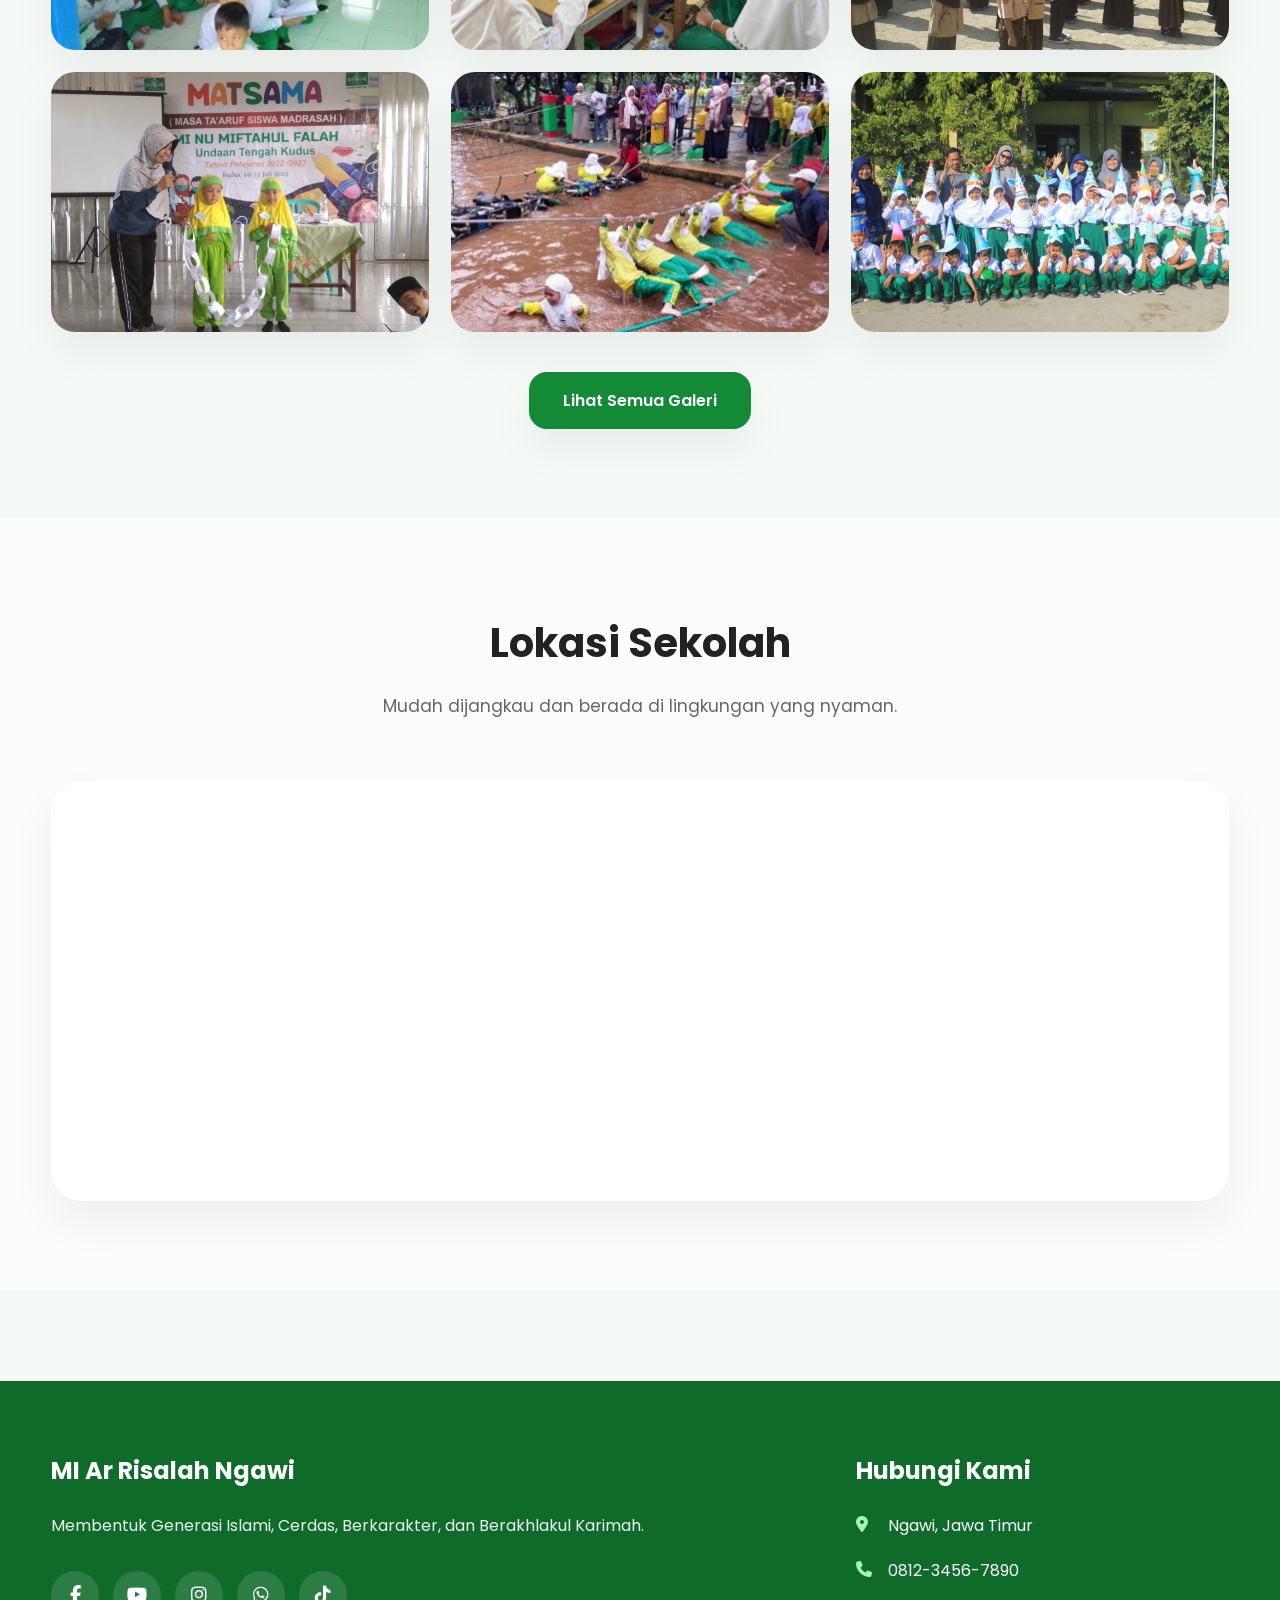
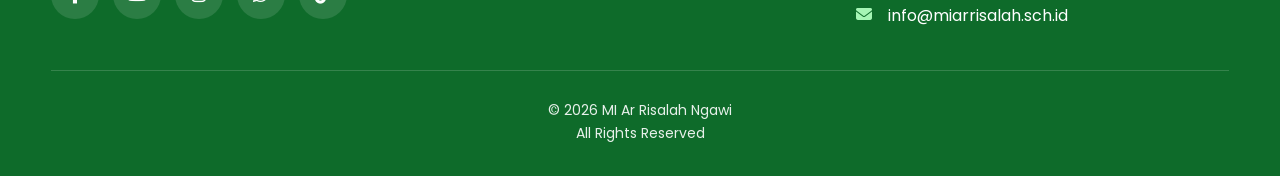
==== commit ac0d9248: "Update index.html" ====
--- a/mi/index.html
+++ b/mi/index.html
@@ -932,7 +932,7 @@
 
 </div>
 
-<script src="js/app-rev.js"></script>
+<script src="js/app.js"></script>
 </body>
 
 </html>
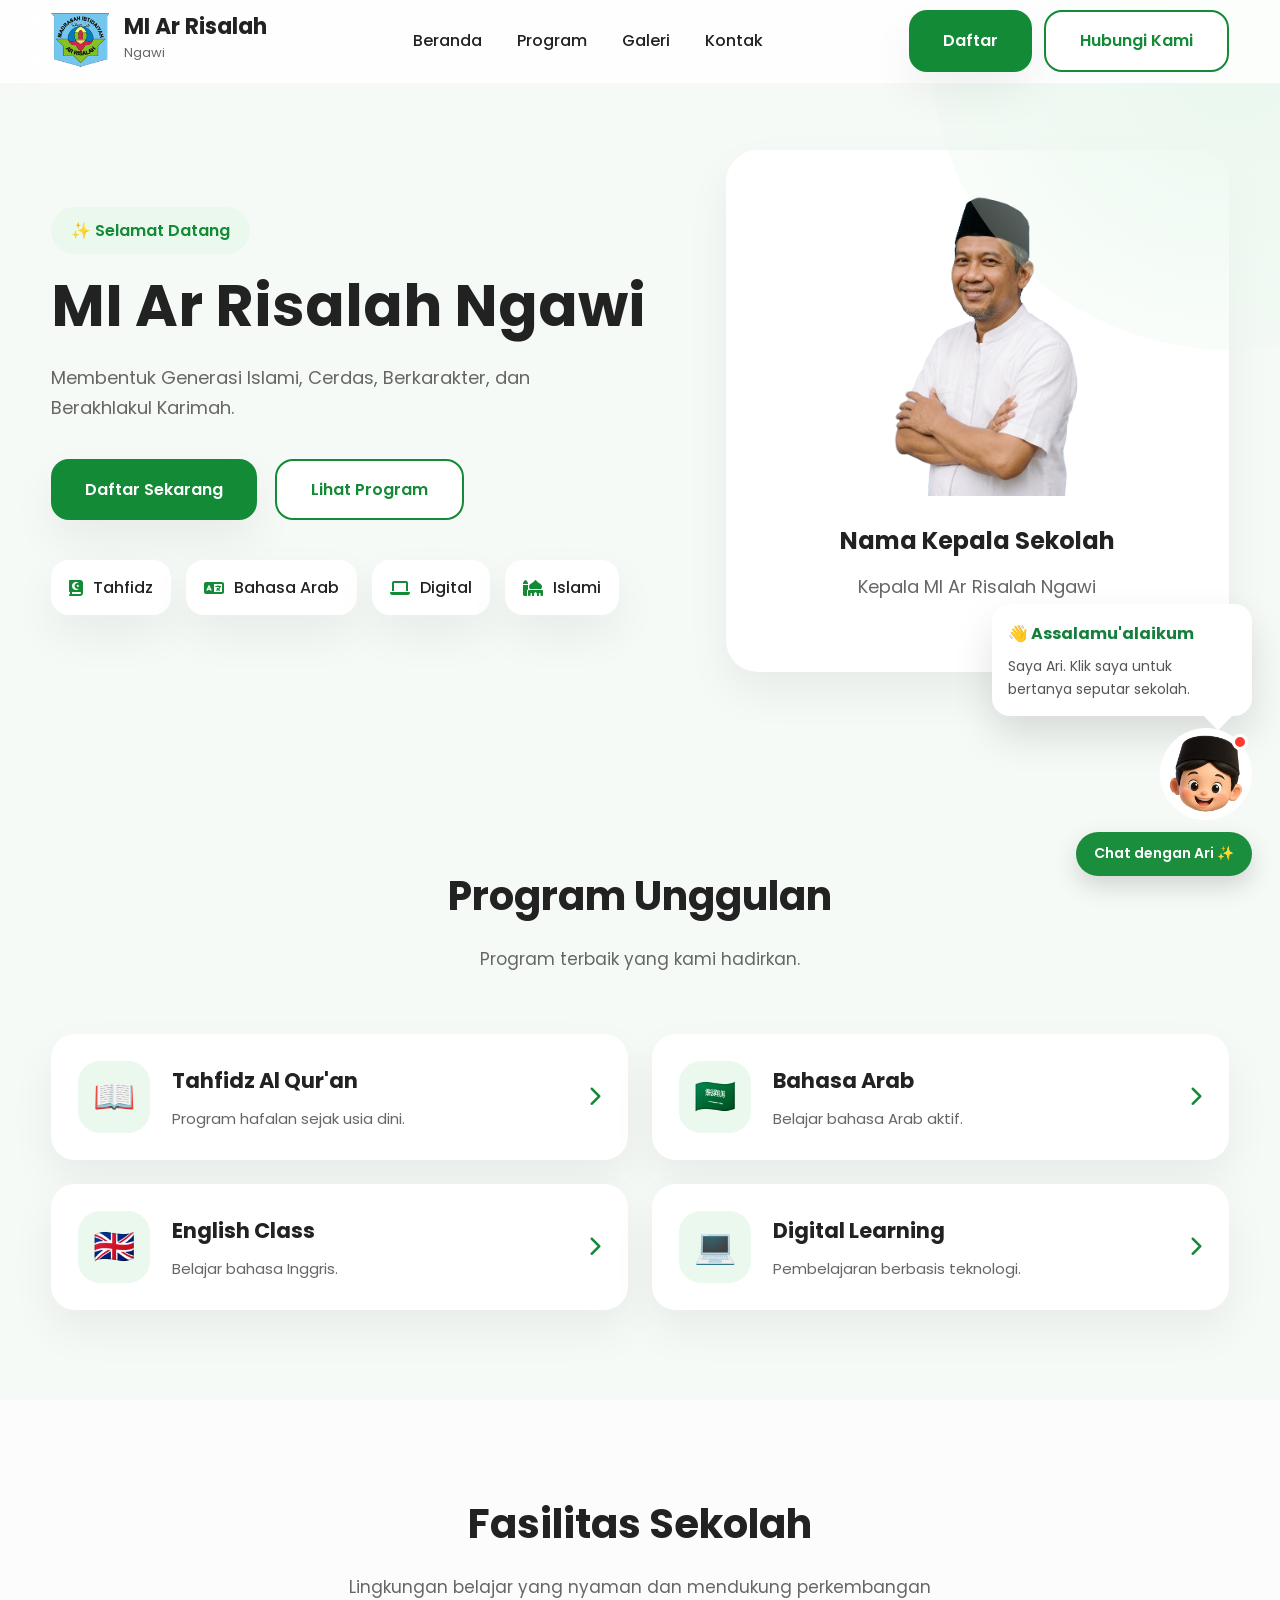
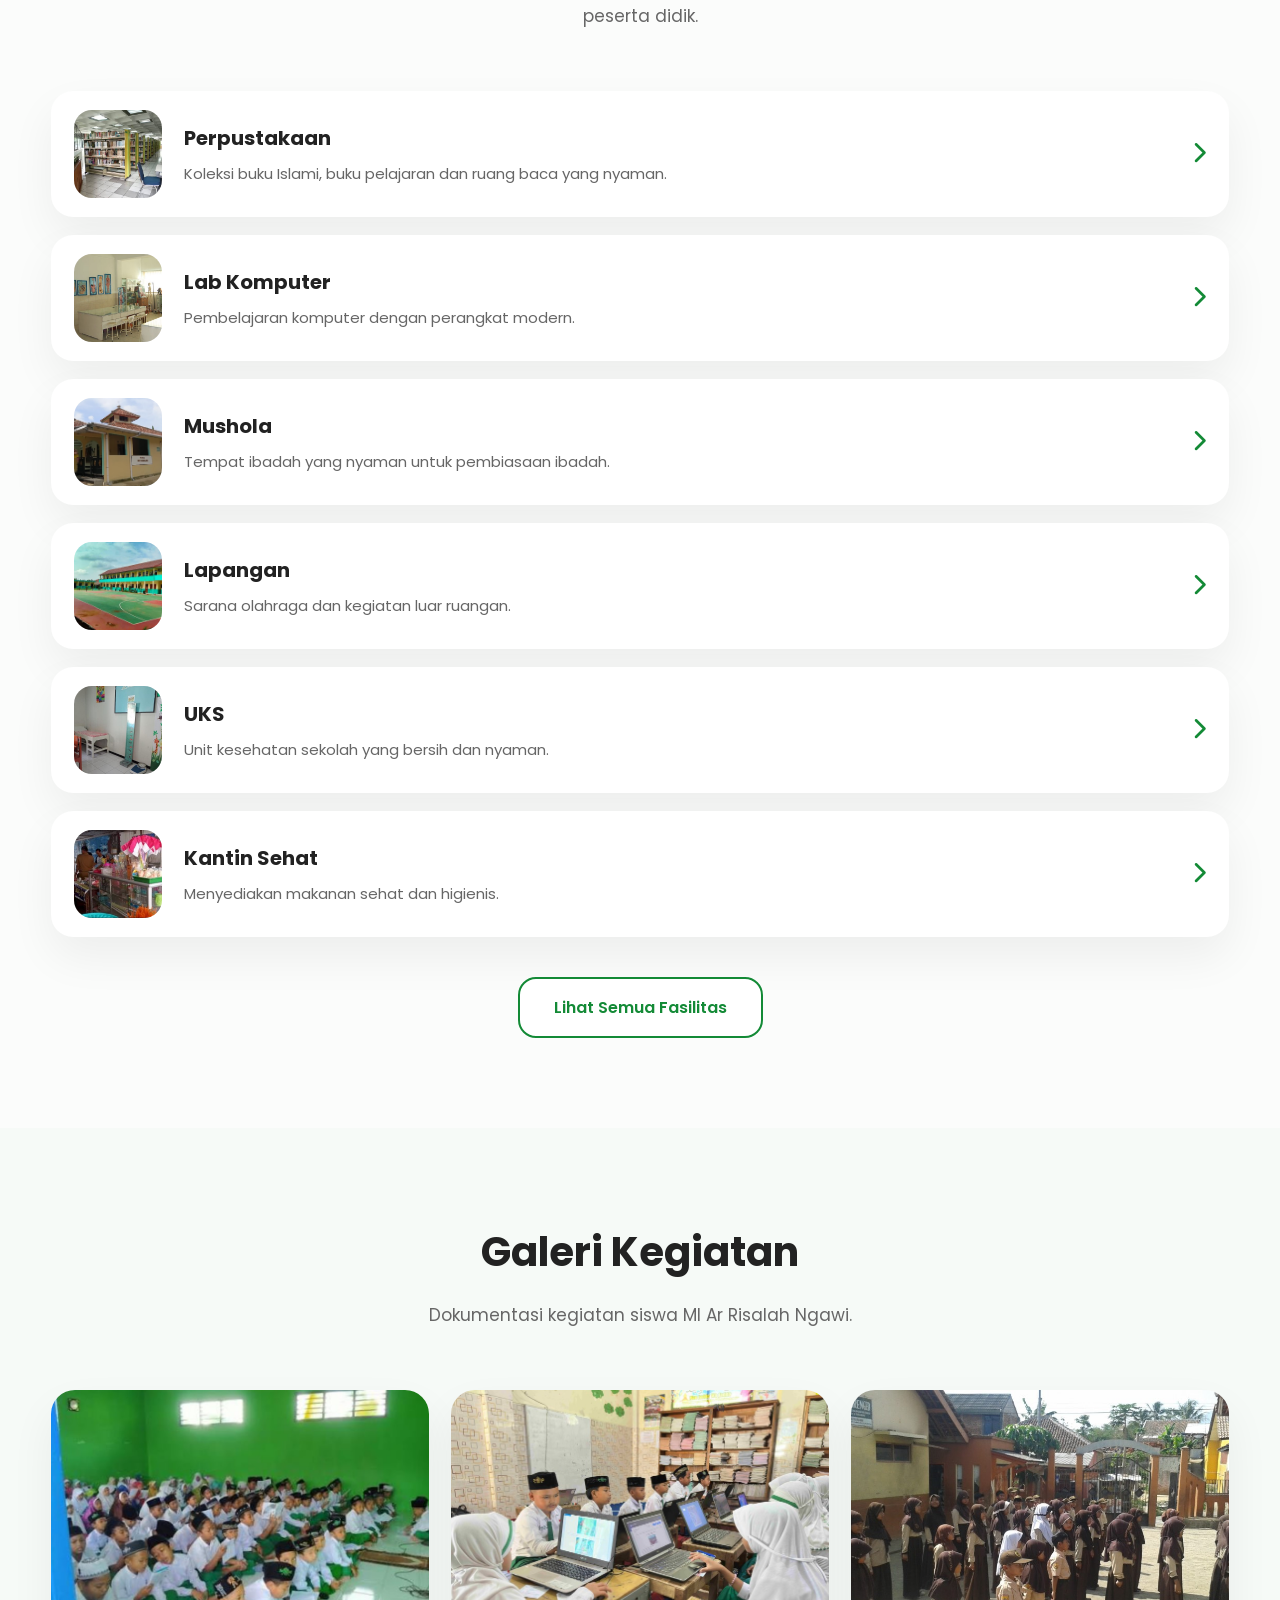
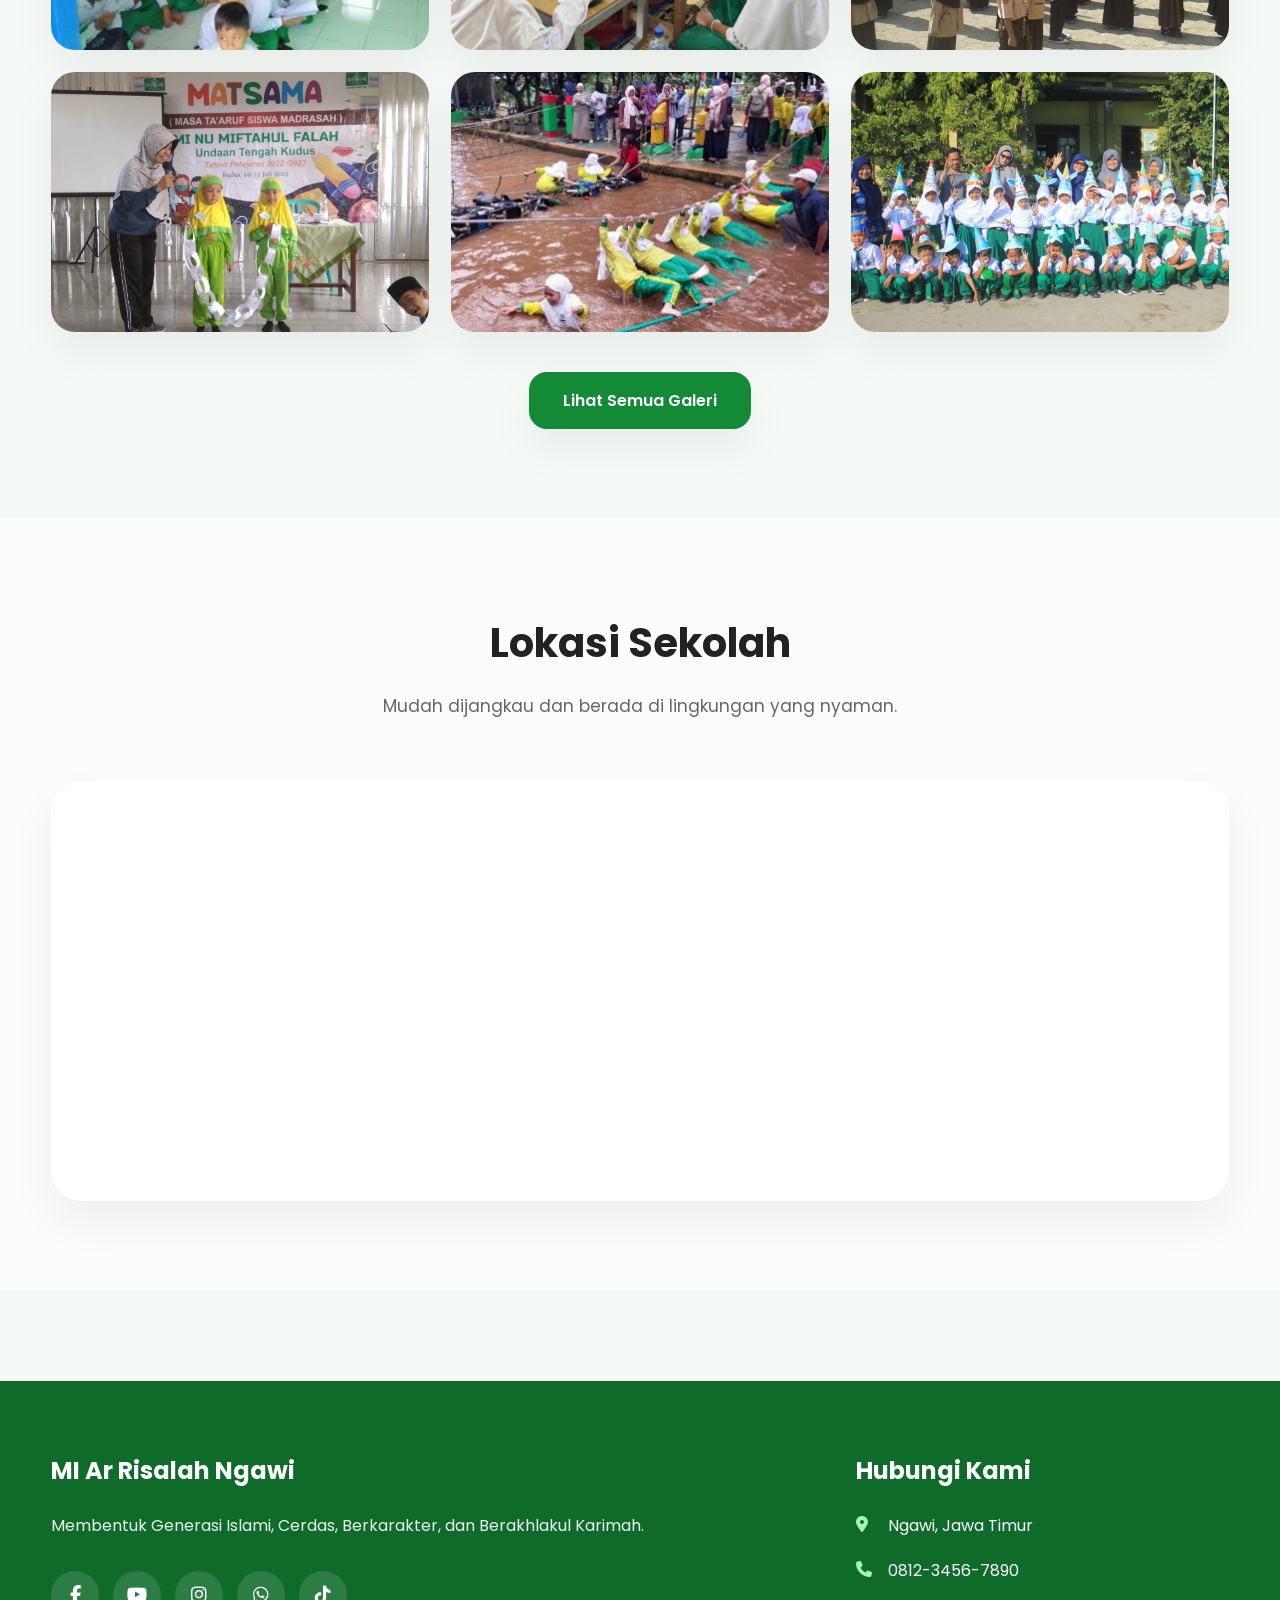
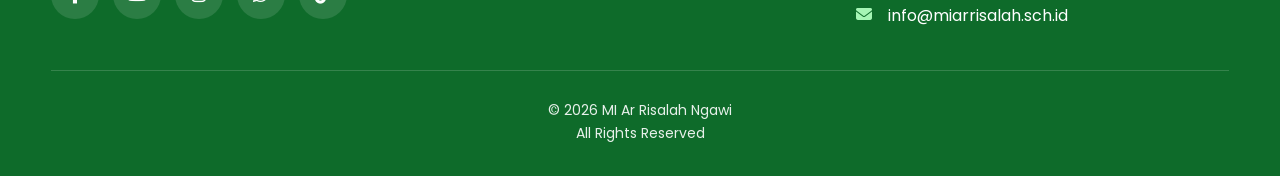
==== commit 8105f73d: "Update index.html" ====
--- a/mi/index.html
+++ b/mi/index.html
@@ -798,7 +798,7 @@
 
         <span class="online-dot"></span>
 
-        <img src="assets/mascot/ari.png" alt="Ari">
+        <img src="assets/mascot/icon-ari.png" alt="Ari">
 
     </div>
 
@@ -822,7 +822,7 @@
 
         <div class="ari-chat-profile">
 
-            <img src="assets/mascot/ari.png" alt="Ari">
+            <img src="assets/mascot/icon-ari.png" alt="Ari">
 
             <div>
 
@@ -853,7 +853,7 @@
 
         <div class="ari-message-left">
 
-            <img src="assets/mascot/ari.png">
+            <img src="assets/mascot/icon-ari.png">
 
             <div class="chat-bubble">
 
@@ -932,7 +932,7 @@
 
 </div>
 
-<script src="js/app.js"></script>
+<script src="js/app-rev.js"></script>
 </body>
 
 </html>
--- a/mi/css/style.css
+++ b/mi/css/style.css
@@ -2370,7 +2370,7 @@
 
 width:auto;
 
-height:85vh;
+height:82dvh;
 
 border-radius:24px;
 
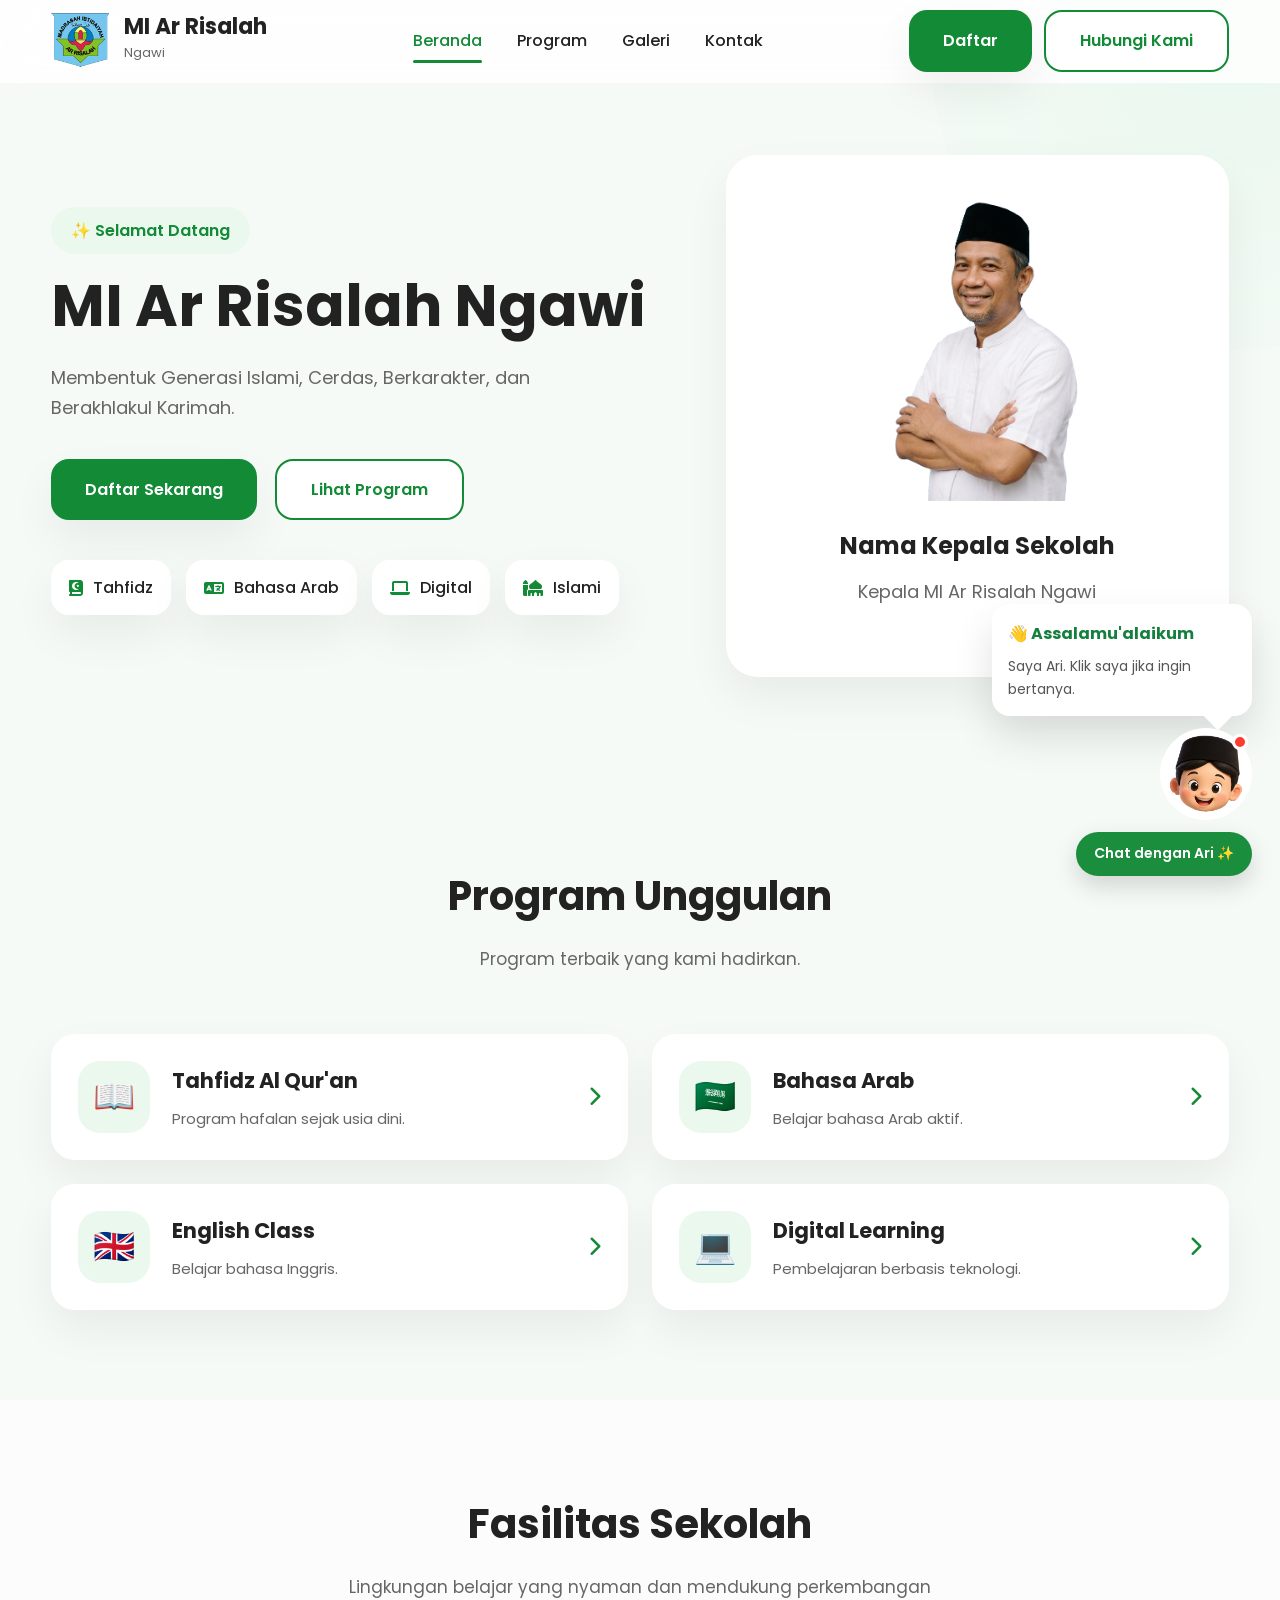
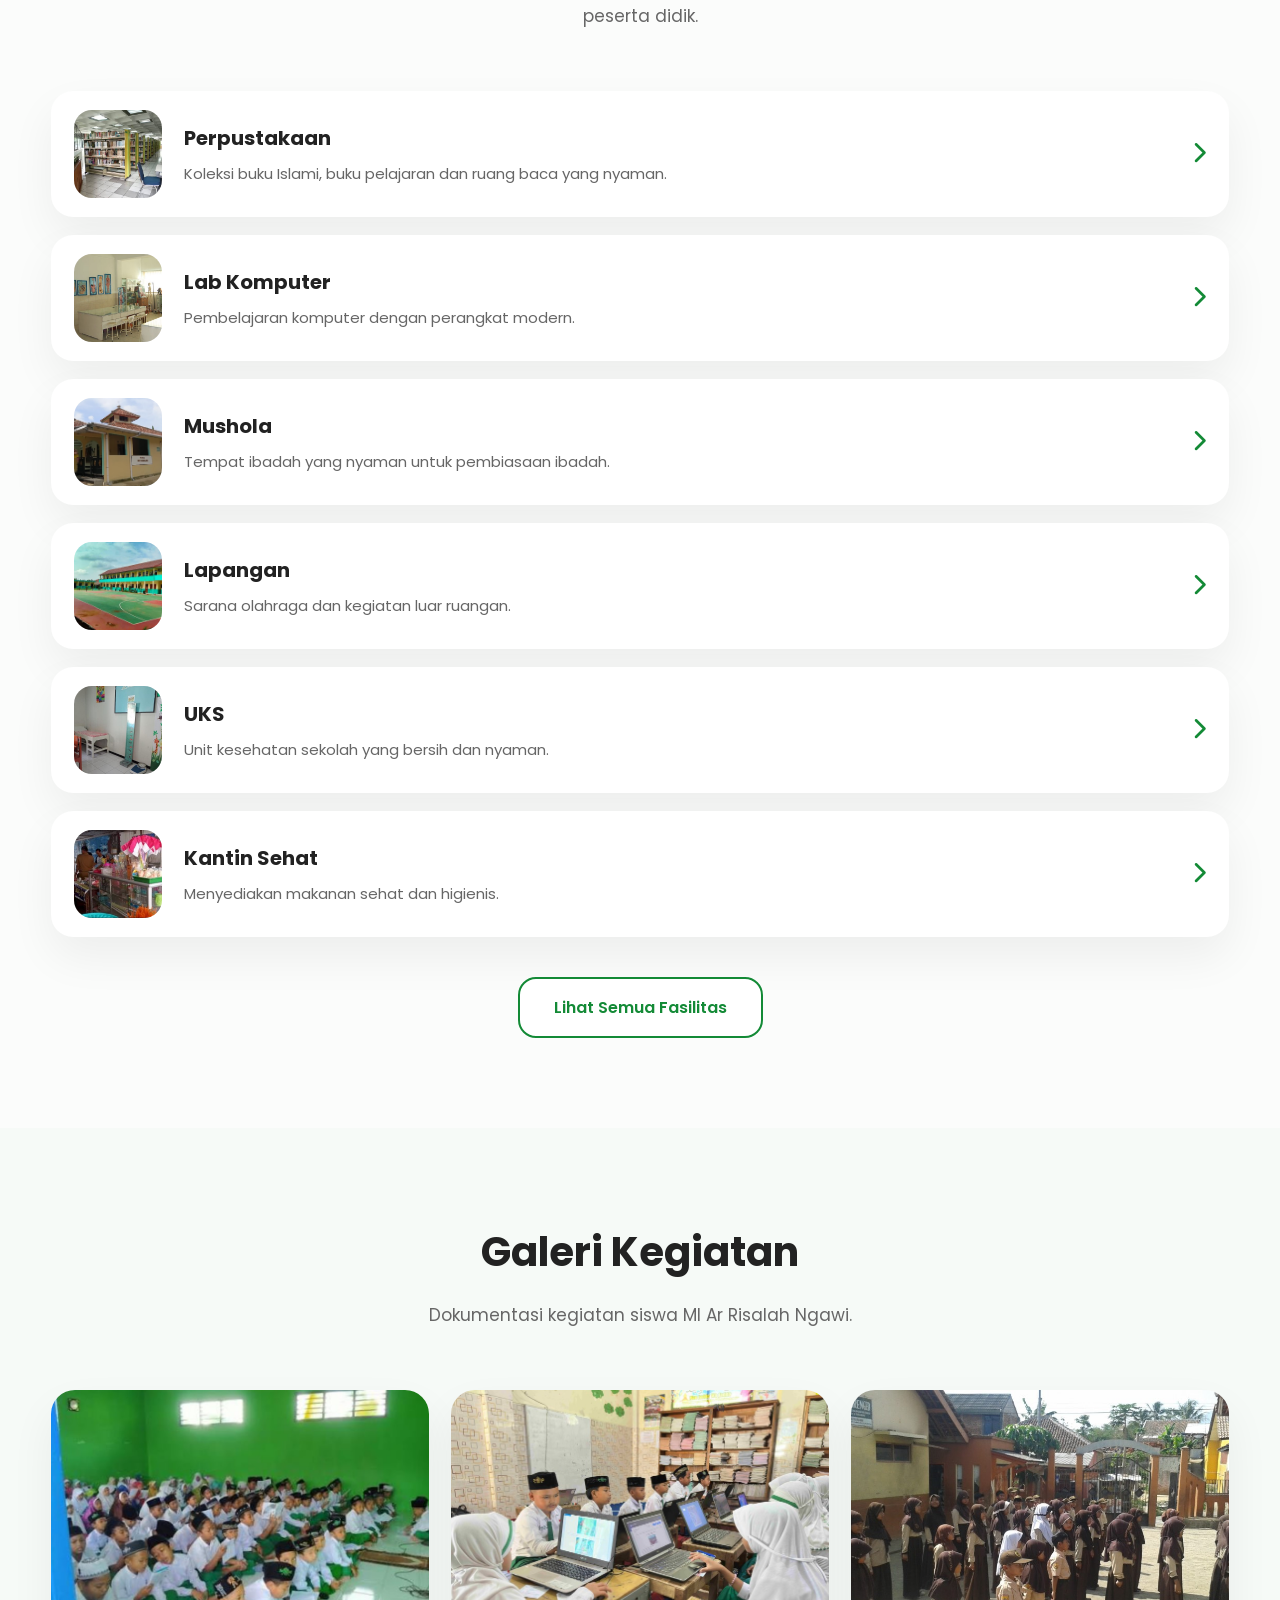
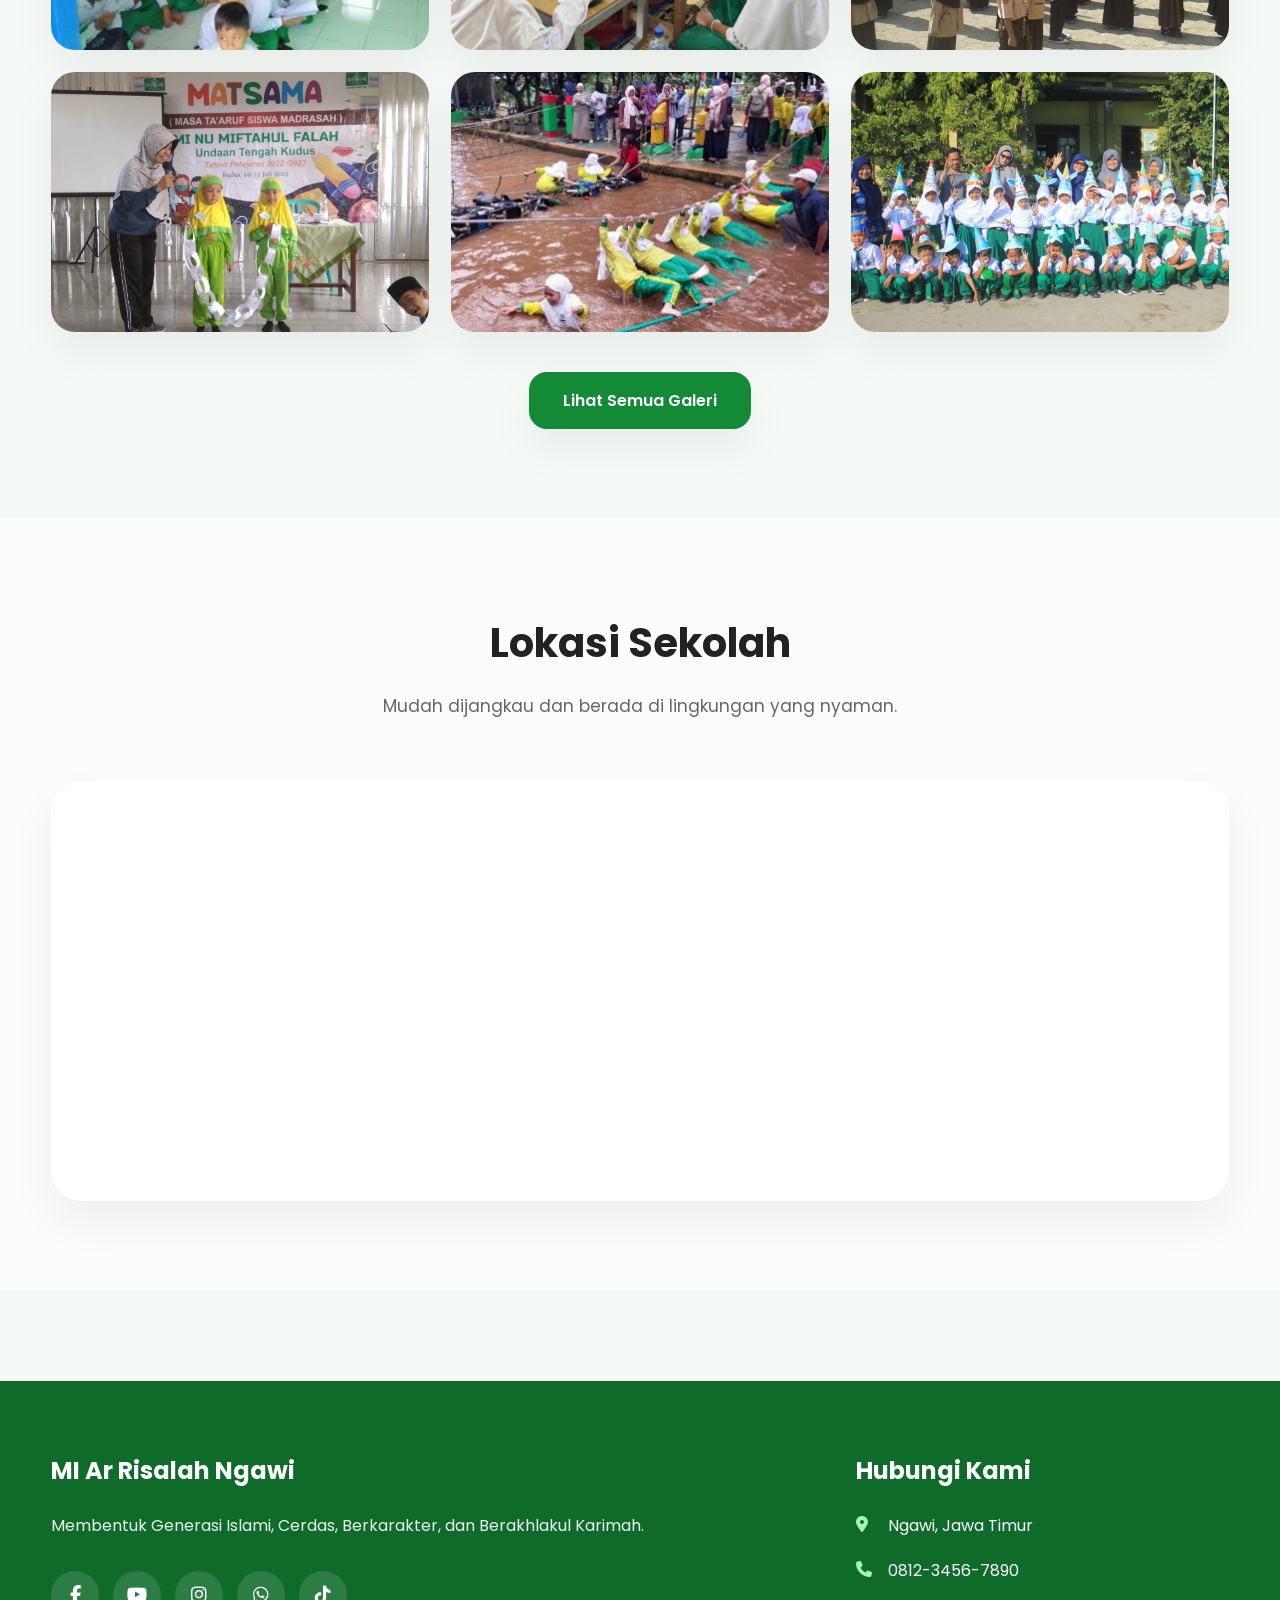
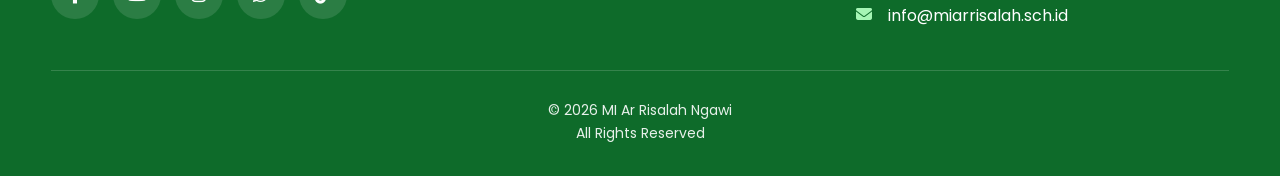
==== commit a6ad7e5d: "Update index.html" ====
--- a/mi/index.html
+++ b/mi/index.html
@@ -932,7 +932,7 @@
 
 </div>
 
-<script src="js/app-rev.js"></script>
+<script src="js/app.js"></script>
 </body>
 
 </html>
